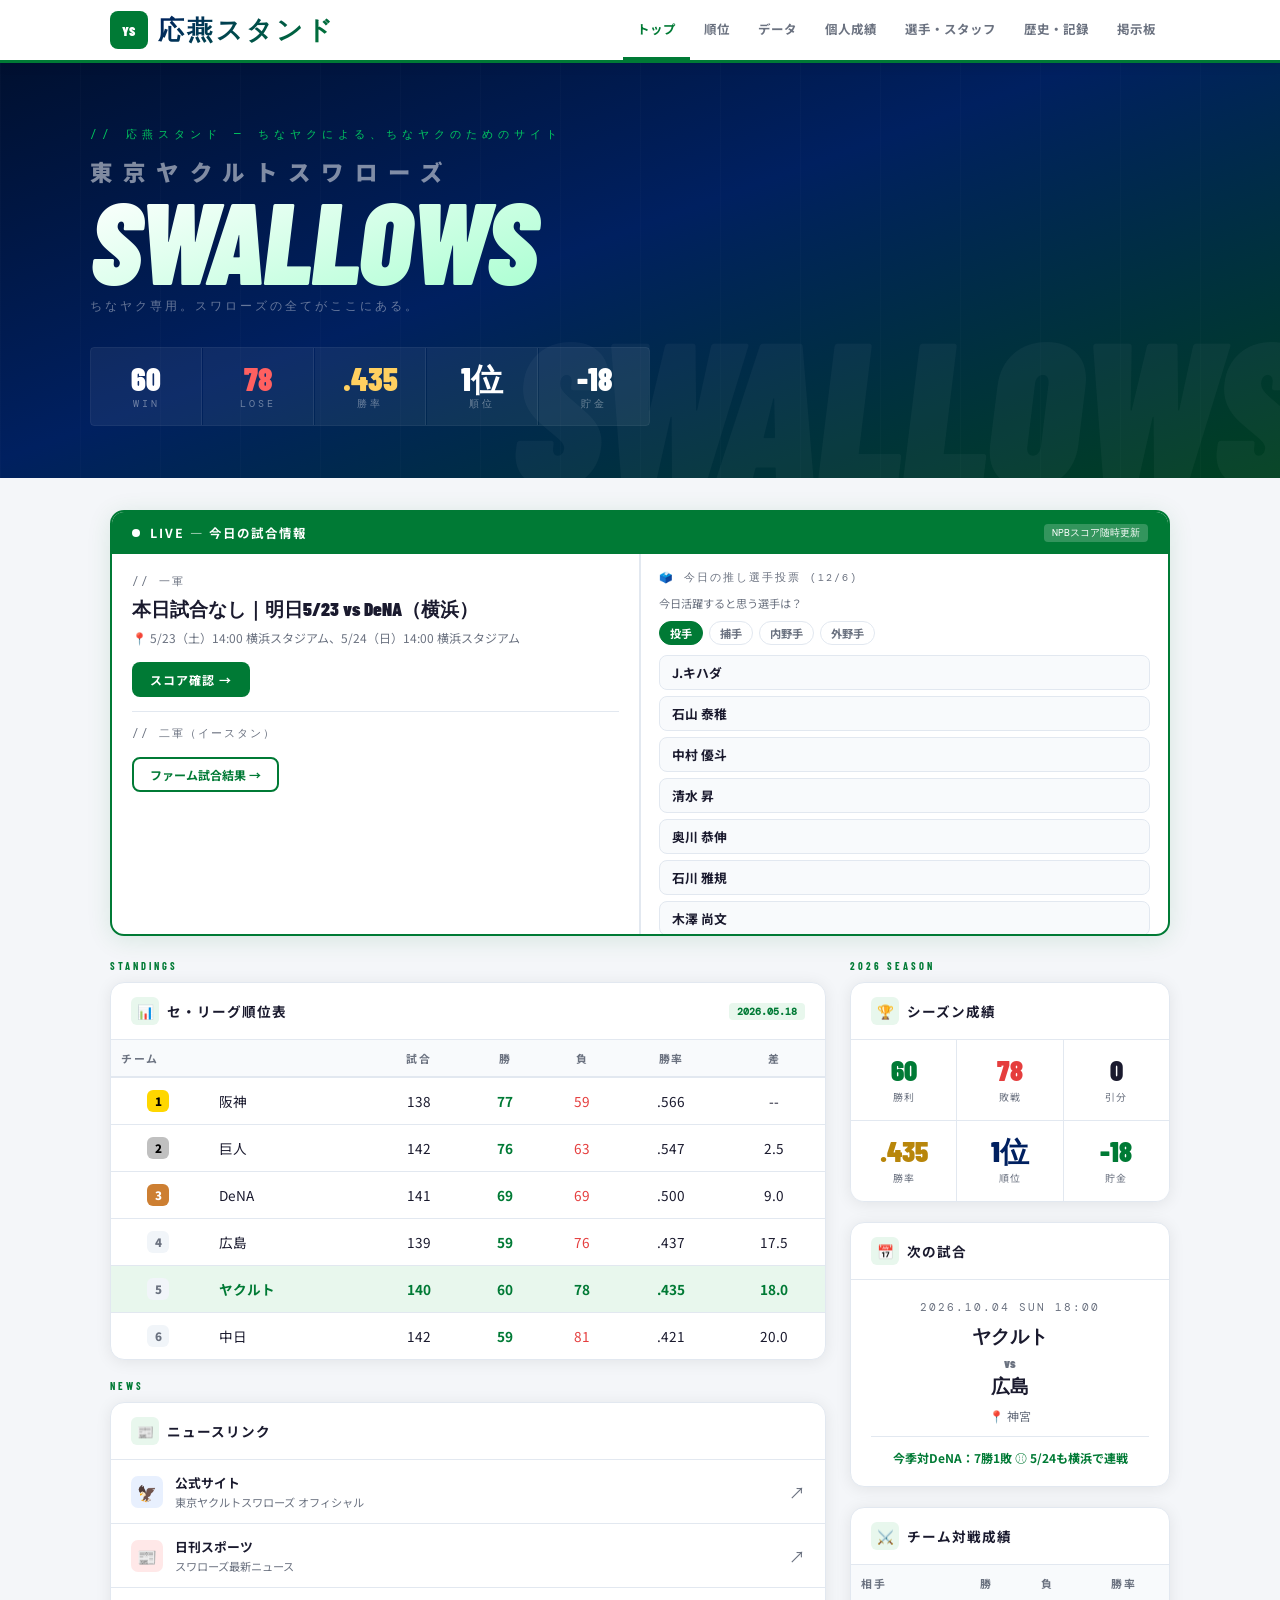
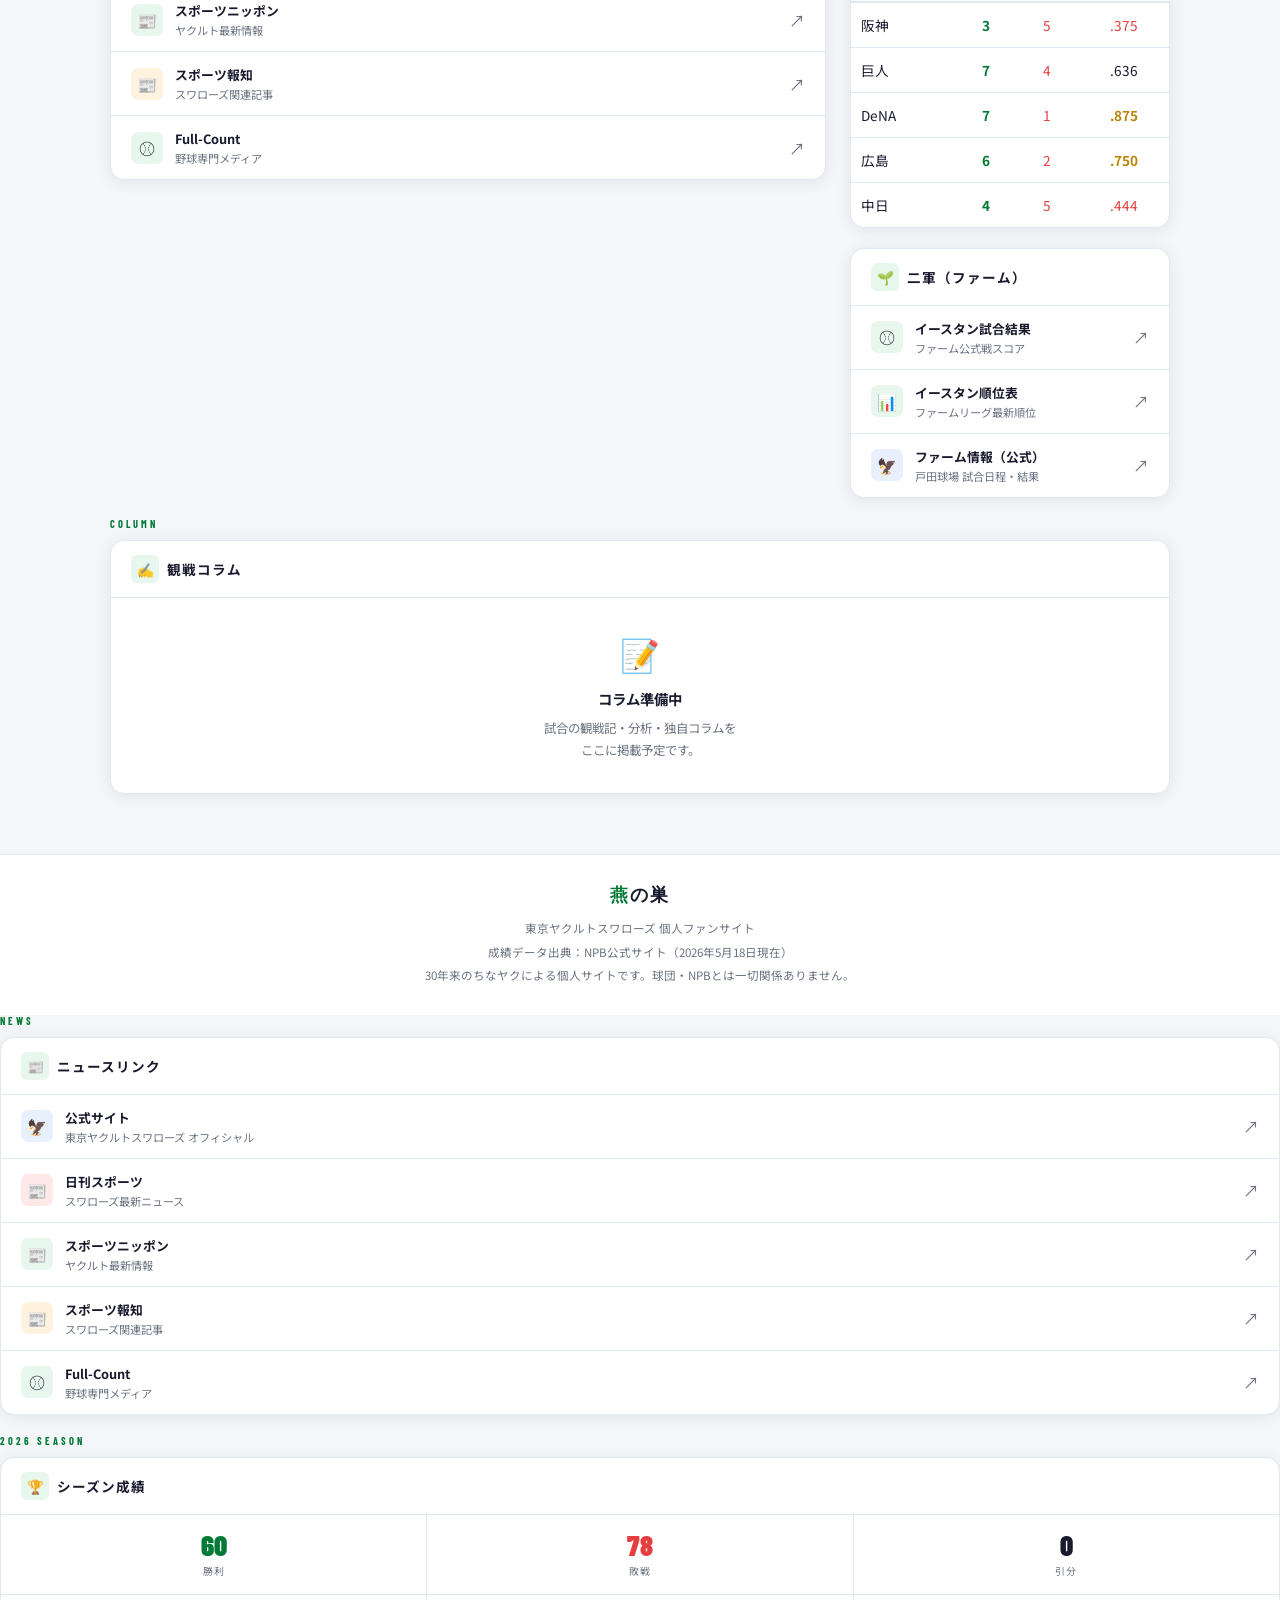
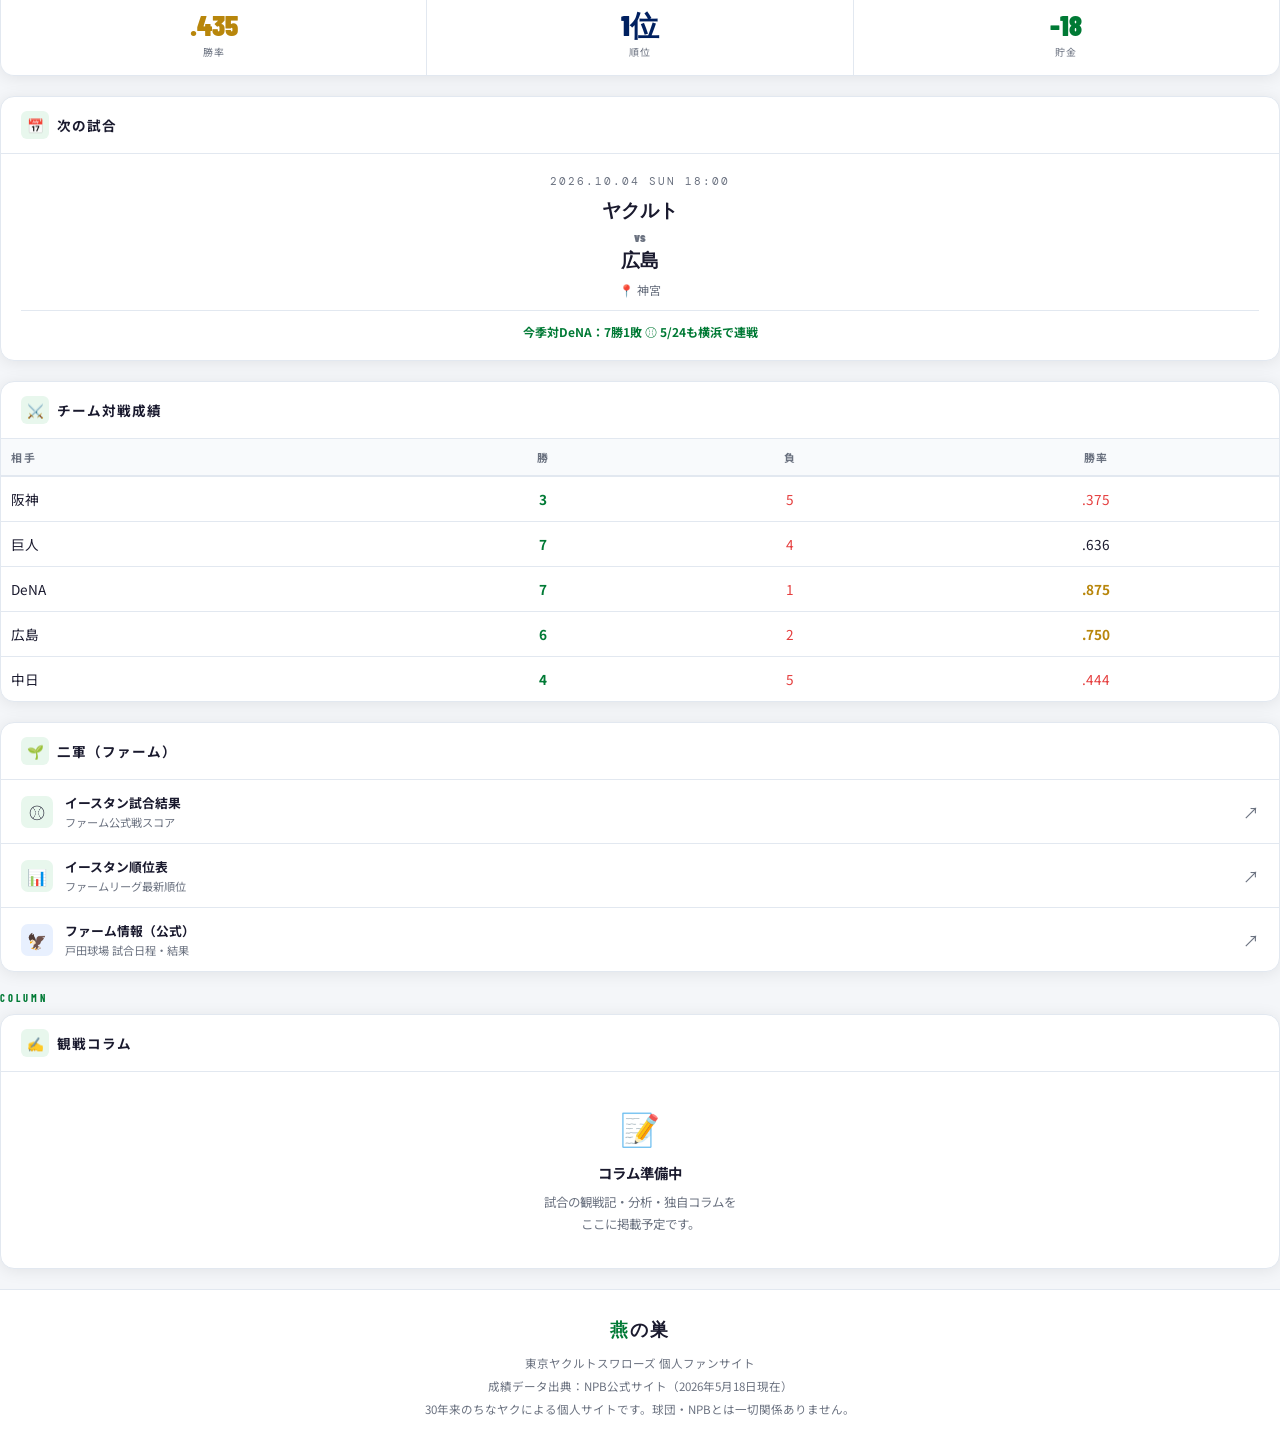
==== index.html @ 27eb7876 "🐦 データ自動更新: 2026/10/04" ====
<!DOCTYPE html>
<html lang="ja">
<head>
<meta charset="UTF-8">
<meta name="viewport" content="width=device-width, initial-scale=1.0">
<title>応燕スタンド — 東京ヤクルトスワローズ</title>
<link href="https://fonts.googleapis.com/css2?family=Barlow+Condensed:ital,wght@0,700;0,900;1,900&family=Noto+Sans+JP:wght@400;700;900&family=DM+Mono&family=Yuji+Syuku&display=swap" rel="stylesheet">
<style>
:root{
  --green:#007a35;
  --green-light:#00a84a;
  --green-pale:#e8f7ed;
  --green-mid:#c2ecd0;
  --navy:#002060;
  --navy-light:#1a3a7a;
  --gold:#b8860b;
  --gold-pale:#fdf6e3;
  --bg:#f4f6f9;
  --white:#ffffff;
  --text:#1a1a2e;
  --muted:#6b7280;
  --border:#e2e8f0;
  --shadow:0 2px 16px rgba(0,0,0,0.08);
  --shadow-lg:0 8px 40px rgba(0,0,0,0.12);
}
*{margin:0;padding:0;box-sizing:border-box;}
html{scroll-behavior:smooth;}
body{background:var(--bg);color:var(--text);font-family:'Noto Sans JP',sans-serif;min-height:100vh;}

/* ===== HEADER ===== */
header{
  background:var(--white);
  border-bottom:3px solid var(--green);
  position:sticky;top:0;z-index:200;
  box-shadow:0 2px 12px rgba(0,0,0,0.08);
}
.header-inner{
  max-width:1100px;margin:0 auto;padding:0 20px;
  display:flex;align-items:center;gap:0;height:60px;
}
.logo{display:flex;align-items:center;gap:10px;text-decoration:none;flex:1;}
.logo-mark{
  width:38px;height:38px;background:var(--green);border-radius:8px;
  display:flex;align-items:center;justify-content:center;
  font-family:'Barlow Condensed',sans-serif;font-size:0.85rem;font-weight:900;
  color:#fff;letter-spacing:1px;flex-shrink:0;
}
.logo-text{
  font-family:'Barlow Condensed',sans-serif;font-weight:900;
  font-size:1.6rem;color:var(--text);letter-spacing:3px;white-space:nowrap;
  background:linear-gradient(135deg, var(--navy) 0%, var(--green) 100%);
  -webkit-background-clip:text;-webkit-text-fill-color:transparent;
  background-clip:text;
}
nav{display:flex;align-items:stretch;}
.nav-btn{
  padding:0 14px;background:none;border:none;
  color:var(--muted);font-family:'Noto Sans JP',sans-serif;
  font-size:0.78rem;font-weight:700;letter-spacing:1px;
  cursor:pointer;border-bottom:3px solid transparent;
  transition:all .2s;white-space:nowrap;height:60px;
}
.nav-btn:hover{color:var(--green);}
.nav-btn.on{color:var(--green);border-bottom-color:var(--green);}

/* ===== TAB ===== */
.tab-panel{display:none;}
.tab-panel.on{display:block;}

/* ===== HERO ===== */
.hero{
  background:linear-gradient(160deg, #001030 0%, #002060 45%, #004020 100%);
  padding:64px 24px 52px;position:relative;overflow:hidden;
}
.hero::before{
  content:'';
  position:absolute;top:0;left:0;right:0;bottom:0;
  background:repeating-linear-gradient(
    90deg,
    rgba(255,255,255,0.015) 0px,
    rgba(255,255,255,0.015) 1px,
    transparent 1px,
    transparent 80px
  );
  pointer-events:none;
}
.hero::after{
  content:'SWALLOWS';
  position:absolute;right:-20px;bottom:-30px;
  font-family:'Barlow Condensed',sans-serif;font-weight:900;font-style:italic;
  font-size:clamp(6rem,16vw,14rem);color:rgba(255,255,255,0.04);
  letter-spacing:-4px;line-height:1;pointer-events:none;
}
.hero-inner{max-width:1100px;margin:0 auto;position:relative;}
.hero-eyebrow{
  font-family:'DM Mono',monospace;font-size:0.68rem;
  color:rgba(0,230,100,0.85);letter-spacing:5px;
  margin-bottom:18px;display:block;
}
.hero h1{
  margin-bottom:6px;line-height:1;
}
.hero h1 .line1{
  display:block;
  font-family:'Noto Sans JP',sans-serif;
  font-weight:900;
  font-size:clamp(0.85rem,2.2vw,1.4rem);
  letter-spacing:0.5em;
  color:rgba(255,255,255,0.5);
  margin-bottom:6px;
}
.hero h1 .line2{
  display:block;
  font-family:'Barlow Condensed',sans-serif;
  font-weight:900;
  font-style:italic;
  font-size:clamp(3.2rem,9vw,7.5rem);
  letter-spacing:-2px;
  line-height:0.9;
  background:linear-gradient(160deg, #ffffff 0%, #a0ffcc 60%, #00e87a 100%);
  -webkit-background-clip:text;
  -webkit-text-fill-color:transparent;
  background-clip:text;
  text-transform:uppercase;
}
.hero h1 .line3{
  display:block;
  font-family:'Barlow Condensed',sans-serif;
  font-weight:900;
  font-style:italic;
  font-size:clamp(1.8rem,5vw,4rem);
  letter-spacing:6px;
  line-height:1.1;
  -webkit-text-stroke:1.5px rgba(255,255,255,0.35);
  -webkit-text-fill-color:transparent;
  color:transparent;
  text-transform:uppercase;
  margin-top:4px;
}
.hero-sub{color:rgba(255,255,255,0.4);font-size:0.75rem;margin-bottom:32px;letter-spacing:3px;font-family:'DM Mono',monospace;}
.hero-kpi{
  display:flex;gap:1px;flex-wrap:wrap;
  border:1px solid rgba(255,255,255,0.1);
  border-radius:4px;overflow:hidden;
  max-width:560px;
}
.kpi-card{
  flex:1;min-width:80px;padding:14px 16px;
  text-align:center;
  background:rgba(255,255,255,0.06);
  border-right:1px solid rgba(255,255,255,0.08);
}
.kpi-card:last-child{border-right:none;}
.kpi-num{
  font-family:'Barlow Condensed',sans-serif;font-weight:900;
  font-size:2rem;color:#fff;line-height:1;display:block;
}
.kpi-num.gold{color:#ffd060;}
.kpi-num.red{color:#ff6060;}
.kpi-label{font-size:0.6rem;color:rgba(255,255,255,0.4);letter-spacing:3px;margin-top:3px;font-family:'DM Mono',monospace;}
.hero-note{font-size:0.7rem;color:rgba(255,255,255,0.4);margin-top:16px;font-family:'DM Mono',monospace;}

/* ===== WRAP & GRID ===== */
.wrap{max-width:1100px;margin:0 auto;padding:32px 20px;}
.grid-2{display:grid;grid-template-columns:1fr 320px;gap:24px;}
@media(max-width:780px){.grid-2{grid-template-columns:1fr;}}

/* ===== SECTION LABEL ===== */
.sec-label{
  font-family:'Barlow Condensed',sans-serif;font-weight:700;
  font-size:0.65rem;letter-spacing:3px;color:var(--green);
  margin-bottom:10px;
}
.sec-heading{
  font-family:'Barlow Condensed',sans-serif;font-weight:900;
  font-size:1.4rem;color:var(--text);margin-bottom:20px;
}

/* ===== CARD ===== */
.card{
  background:var(--white);border-radius:14px;
  box-shadow:var(--shadow);overflow:hidden;margin-bottom:20px;
  border:1px solid var(--border);
}
.card-head{
  padding:14px 20px;display:flex;align-items:center;gap:8px;
  border-bottom:1px solid var(--border);
}
.card-head-icon{
  width:28px;height:28px;border-radius:6px;
  background:var(--green-pale);
  display:flex;align-items:center;justify-content:center;
  font-size:0.85rem;flex-shrink:0;
}
.card-head h2{font-size:0.85rem;font-weight:700;color:var(--text);letter-spacing:1px;}
.card-badge{
  margin-left:auto;background:var(--green-pale);color:var(--green);
  font-size:0.65rem;font-weight:700;padding:2px 8px;border-radius:4px;
  font-family:'DM Mono',monospace;white-space:nowrap;
}

/* ===== TABLE ===== */
.tbl{width:100%;border-collapse:collapse;font-size:0.85rem;}
.tbl th{
  padding:10px 10px;background:#f8fafc;
  font-size:0.68rem;color:var(--muted);letter-spacing:1.5px;
  border-bottom:2px solid var(--border);text-align:center;
  white-space:nowrap;font-weight:700;
}
.tbl th.l{text-align:left;}
.tbl td{
  padding:12px 10px;border-bottom:1px solid var(--border);
  text-align:center;white-space:nowrap;
}
.tbl td.l{text-align:left;}
.tbl tr:last-child td{border-bottom:none;}
.tbl tr.ys{background:var(--green-pale);}
.tbl tr.ys td{color:var(--green);font-weight:700;}
.tbl tr:hover:not(.ys){background:#fafbfc;}
.win{color:var(--green);font-weight:700;}
.lose{color:#e53e3e;}
.hi{color:var(--gold);font-weight:700;}
.rk{
  display:inline-flex;align-items:center;justify-content:center;
  width:22px;height:22px;border-radius:6px;
  font-size:0.72rem;font-weight:900;margin-right:4px;
}
.rk1{background:#ffd700;color:#000;}
.rk2{background:#c0c0c0;color:#000;}
.rk3{background:#cd7f32;color:#fff;}
.rk4,.rk5,.rk6{background:#f1f5f9;color:var(--muted);}

/* ===== LIVE SECTION ===== */
.live-card{
  background:var(--white);border:2px solid var(--green);
  border-radius:14px;overflow:hidden;margin-bottom:24px;
  box-shadow:0 4px 24px rgba(0,122,53,0.12);
}
.live-head{
  background:var(--green);padding:12px 20px;
  display:flex;align-items:center;gap:10px;
}
.live-dot{
  width:8px;height:8px;border-radius:50%;background:#fff;
  animation:blink 1.4s infinite;
}
@keyframes blink{0%,100%{opacity:1;}50%{opacity:.3;}}
.live-label{font-size:0.78rem;font-weight:700;color:#fff;letter-spacing:2px;}
.live-badge{margin-left:auto;background:rgba(255,255,255,0.2);color:#fff;font-size:0.65rem;padding:2px 8px;border-radius:4px;font-family:'DM Mono',monospace;}
.live-body{display:grid;grid-template-columns:1fr 1fr;}
@media(max-width:640px){.live-body{grid-template-columns:1fr;}}

/* ===== MOBILE ===== */
@media(max-width:640px){
  .header-inner{height:auto;flex-direction:column;padding:10px 12px;gap:0;}
  .logo{width:100%;padding:8px 0 6px;}
  nav{width:100%;overflow-x:auto;-webkit-overflow-scrolling:touch;
      display:flex;flex-wrap:nowrap;border-top:1px solid var(--border);}
  .nav-btn{padding:0 10px;font-size:0.72rem;height:40px;white-space:nowrap;flex-shrink:0;}
  .hero{padding:36px 16px 32px;}
  .hero h1{font-size:clamp(2rem,10vw,3.5rem);}
  .hero-kpi{gap:1px;}
  .kpi-card{padding:10px 6px;min-width:55px;}
  .kpi-num{font-size:1.4rem;}
  .kpi-label{font-size:0.5rem;letter-spacing:1px;}
  .wrap{padding:16px 12px;}
  .card-head{padding:12px 14px;}
  .tbl{font-size:0.76rem;}
  .tbl th{padding:8px 5px;font-size:0.6rem;}
  .tbl td{padding:9px 5px;}
  .live-right{border-left:none!important;border-top:1px solid var(--border);}
  .rec-num{font-size:1.4rem;}
  .bbs-form{padding:16px 14px;}
  .post-item{padding:14px;}
  .sec-heading{font-size:1.1rem;}
  .live-match{font-size:1rem;}
  .legends-grid{grid-template-columns:1fr 1fr;}
}
.live-left,.live-right{padding:20px;}
.live-left{border-right:1px solid var(--border);}
.live-sub{font-size:0.68rem;color:var(--muted);letter-spacing:2px;margin-bottom:8px;font-family:'DM Mono',monospace;}
.live-match{font-family:'Barlow Condensed',sans-serif;font-weight:900;font-size:1.2rem;margin-bottom:6px;color:var(--text);}
.live-venue{font-size:0.75rem;color:var(--muted);margin-bottom:16px;}
.btn-green{
  display:inline-block;background:var(--green);color:#fff;
  font-size:0.75rem;font-weight:700;padding:9px 18px;border-radius:8px;
  text-decoration:none;letter-spacing:1px;transition:background .2s;
}
.btn-green:hover{background:var(--green-light);}
.btn-outline{
  display:inline-block;border:2px solid var(--green);color:var(--green);
  font-size:0.75rem;font-weight:700;padding:7px 16px;border-radius:8px;
  text-decoration:none;margin-top:8px;transition:all .2s;
}
.btn-outline:hover{background:var(--green-pale);}

/* ===== RECORD GRID ===== */
.rec-grid{display:grid;grid-template-columns:repeat(3,1fr);gap:1px;background:var(--border);}
.rec-cell{background:var(--white);padding:16px 8px;text-align:center;}
.rec-num{font-family:'Barlow Condensed',sans-serif;font-weight:900;font-size:1.8rem;line-height:1;display:block;}
.rec-num.g{color:var(--green);}
.rec-num.r{color:#e53e3e;}
.rec-num.gold{color:var(--gold);}
.rec-num.b{color:var(--navy);}
.rec-lbl{font-size:0.62rem;color:var(--muted);margin-top:4px;letter-spacing:1px;}

/* ===== NEXT BOX ===== */
.next-box{padding:20px;text-align:center;}
.next-date{font-size:0.7rem;color:var(--muted);letter-spacing:2px;margin-bottom:10px;font-family:'DM Mono',monospace;}
.next-vs{font-family:'Barlow Condensed',sans-serif;font-weight:900;font-size:1.2rem;line-height:1.3;margin-bottom:8px;}
.next-venue{font-size:0.75rem;color:var(--muted);}
.next-rec{font-size:0.75rem;color:var(--green);font-weight:700;margin-top:12px;padding-top:12px;border-top:1px solid var(--border);}

/* ===== LINK ITEM ===== */
.link-item{
  display:flex;align-items:center;gap:12px;padding:13px 20px;
  border-bottom:1px solid var(--border);text-decoration:none;color:var(--text);
  transition:background .15s;
}
.link-item:last-child{border-bottom:none;}
.link-item:hover{background:var(--green-pale);}
.link-ico{width:32px;height:32px;border-radius:7px;display:flex;align-items:center;justify-content:center;font-size:1rem;flex-shrink:0;}
.link-src{font-size:0.8rem;font-weight:700;margin-bottom:2px;}
.link-desc{font-size:0.7rem;color:var(--muted);}
.link-arr{color:var(--muted);margin-left:auto;}

/* ===== TIMELINE ===== */
.timeline{padding:4px 20px;}
.tl-row{display:flex;gap:16px;padding:18px 0;border-bottom:1px solid var(--border);}
.tl-row:last-child{border-bottom:none;}
.tl-year{font-family:'Barlow Condensed',sans-serif;font-weight:900;font-size:1.2rem;color:var(--navy);width:52px;flex-shrink:0;text-align:right;padding-top:2px;}
.tl-line{width:2px;background:var(--green-mid);flex-shrink:0;position:relative;}
.tl-line::before{content:'';position:absolute;top:5px;left:50%;transform:translateX(-50%);width:8px;height:8px;border-radius:50%;background:var(--green);border:2px solid #fff;box-shadow:0 0 0 2px var(--green);}
.tl-content{flex:1;}
.tl-tag{display:inline-block;font-size:0.65rem;font-weight:700;padding:2px 8px;border-radius:4px;margin-bottom:6px;letter-spacing:1px;}
.tl-tag.ch{background:var(--green-pale);color:var(--green);}
.tl-tag.ev{background:#e8f0fe;color:var(--navy);}
.tl-tag.re{background:var(--gold-pale);color:var(--gold);}
.tl-tag.now{background:var(--green);color:#fff;}
.tl-title{font-weight:700;font-size:0.9rem;margin-bottom:4px;color:var(--text);}
.tl-desc{font-size:0.78rem;color:var(--muted);line-height:1.7;}

/* ===== LEGENDS ===== */
.legends-grid{display:grid;grid-template-columns:repeat(auto-fill,minmax(200px,1fr));gap:12px;padding:20px;}
.legend-card{
  background:var(--bg);border:1px solid var(--border);border-radius:10px;
  padding:14px;display:flex;gap:12px;align-items:flex-start;
  transition:all .2s;
}
.legend-card:hover{border-color:var(--green);background:var(--green-pale);transform:translateY(-2px);}
.legend-num{font-family:'Barlow Condensed',sans-serif;font-weight:900;font-size:1.8rem;color:var(--gold);line-height:1;min-width:32px;text-align:center;}
.legend-name{font-weight:700;font-size:0.9rem;margin-bottom:2px;}
.legend-pos{font-size:0.7rem;color:var(--muted);}
.legend-note{font-size:0.7rem;color:var(--green);margin-top:4px;font-weight:700;}

/* ===== BBS ===== */
.bbs-form{background:var(--white);border:1px solid var(--border);border-radius:14px;padding:20px;margin-bottom:20px;box-shadow:var(--shadow);}
.bbs-label{font-size:0.72rem;color:var(--muted);letter-spacing:1px;margin-bottom:6px;display:block;font-weight:700;}
.bbs-input{width:100%;background:#f8fafc;border:1px solid var(--border);border-radius:8px;color:var(--text);padding:10px 14px;font-size:0.86rem;font-family:'Noto Sans JP',sans-serif;outline:none;transition:border-color .2s;margin-bottom:12px;}
.bbs-input:focus{border-color:var(--green);background:#fff;}
textarea.bbs-input{resize:vertical;min-height:80px;}
.bbs-submit{background:var(--green);color:#fff;border:none;border-radius:8px;padding:10px 24px;font-weight:700;font-size:0.86rem;cursor:pointer;font-family:'Noto Sans JP',sans-serif;transition:background .2s;}
.bbs-submit:hover{background:var(--green-light);}
.post-list{display:flex;flex-direction:column;gap:12px;}
.post-item{background:var(--white);border:1px solid var(--border);border-radius:12px;padding:16px;box-shadow:var(--shadow);}
.post-header{display:flex;align-items:center;gap:10px;margin-bottom:10px;}
.post-avatar{width:36px;height:36px;border-radius:8px;display:flex;align-items:center;justify-content:center;font-weight:700;font-size:0.9rem;flex-shrink:0;color:#fff;}
.post-name{font-weight:700;font-size:0.86rem;}
.post-tag{background:var(--green-pale);color:var(--green);font-size:0.65rem;font-weight:700;padding:1px 7px;border-radius:4px;margin-left:6px;}
.post-time{font-family:'DM Mono',monospace;font-size:0.65rem;color:var(--muted);margin-left:auto;}
.post-body{font-size:0.86rem;line-height:1.75;}
.post-like{display:flex;align-items:center;gap:8px;margin-top:10px;padding-top:10px;border-top:1px solid var(--border);}
.like-btn{background:none;border:1px solid var(--border);border-radius:6px;padding:4px 12px;color:var(--muted);font-size:0.72rem;cursor:pointer;font-family:'Noto Sans JP',sans-serif;transition:all .15s;}
.like-btn:hover,.like-btn.liked{border-color:var(--green);color:var(--green);}
.like-count{font-size:0.72rem;color:var(--muted);font-family:'DM Mono',monospace;}

/* ===== FOOTER ===== */
footer{border-top:1px solid var(--border);background:var(--white);padding:28px 20px;text-align:center;margin-top:8px;}
.ft-logo{font-family:'Barlow Condensed',sans-serif;font-weight:900;font-size:1.1rem;letter-spacing:2px;color:var(--text);margin-bottom:10px;}
.ft-logo span{color:var(--green);}
footer p{font-size:0.72rem;color:var(--muted);line-height:2;}
footer a{color:var(--muted);text-decoration:none;}
footer a:hover{color:var(--green);}

/* ===== VOTE ===== */
.vote-btn{
  display:flex;align-items:center;justify-content:space-between;
  background:#f8fafc;border:1px solid var(--border);border-radius:8px;
  padding:10px 14px;cursor:pointer;font-family:'Noto Sans JP',sans-serif;
  font-size:0.85rem;font-weight:700;color:var(--text);
  transition:all .2s;width:100%;text-align:left;
}
.vote-btn:hover{border-color:var(--green);background:var(--green-pale);}
.vote-btn.voted{border-color:var(--green);background:var(--green-pale);color:var(--green);}
.vote-bar-wrap{background:var(--border);border-radius:4px;height:6px;flex:1;margin:0 10px;}
.vote-bar{background:var(--green);border-radius:4px;height:6px;transition:width .5s ease;}
.vote-pct{font-family:'DM Mono',monospace;font-size:0.72rem;color:var(--muted);min-width:30px;text-align:right;}

/* ===== ANIM ===== */
@keyframes fadeUp{from{opacity:0;transform:translateY(12px);}to{opacity:1;transform:translateY(0);}}
.tab-panel.on .card,.tab-panel.on .live-card{animation:fadeUp .35s ease both;}
.tab-panel.on .card:nth-child(2){animation-delay:.07s;}
.tab-panel.on .card:nth-child(3){animation-delay:.14s;}
</style>
</head>
<body>

<header>
  <div class="header-inner">
    <a class="logo" href="#">
      <div class="logo-mark">YS</div>
      <div class="logo-text">応燕スタンド</div>
    </a>
    <nav>
      <button class="nav-btn on" onclick="switchTab('top',this)">トップ</button>
      <button class="nav-btn" onclick="switchTab('standings',this)">順位</button>
      <button class="nav-btn" onclick="switchTab('data',this)">データ</button>
      <button class="nav-btn" onclick="switchTab('players',this)">個人成績</button>
      <button class="nav-btn" onclick="switchTab('roster',this)">選手・スタッフ</button>
      <button class="nav-btn" onclick="switchTab('history',this)">歴史・記録</button>
      <button class="nav-btn" onclick="switchTab('bbs',this)">掲示板</button>
    </nav>
  </div>
</header>

<!-- TOP -->
<div id="tab-top" class="tab-panel on">
  <div class="hero">
    <div class="hero-inner">
      <span class="hero-eyebrow">// 応燕スタンド — ちなヤクによる、ちなヤクのためのサイト</span>
      <h1>
        <span class="line1">東京ヤクルトスワローズ</span>
        <span class="line2">SWALLOWS</span>
        
      </h1>
      <p class="hero-sub">ちなヤク専用。スワローズの全てがここにある。</p>
      <div class="hero-kpi">
        <div class="kpi-card"><span class="kpi-num">60</span><div class="kpi-label">WIN</div></div>
        <div class="kpi-card"><span class="kpi-num red">78</span><div class="kpi-label">LOSE</div></div>
        <div class="kpi-card"><span class="kpi-num gold">.435</span><div class="kpi-label">勝率</div></div>
        <div class="kpi-card"><span class="kpi-num">1位</span><div class="kpi-label">順位</div></div>
        <div class="kpi-card"><span class="kpi-num">-18</span>
        <div class="kpi-label">貯金</div></div>
      </div>

    </div>
  </div>

  <div class="wrap">
    <div class="live-card">
      <div class="live-head">
        <div class="live-dot"></div>
        <span class="live-label">LIVE — 今日の試合情報</span>
        <span class="live-badge">NPBスコア随時更新</span>
      </div>
      <div class="live-body" style="grid-template-columns:1fr 1fr;">
        <div class="live-left">
          <div class="live-sub">// 一軍</div>
          <div class="live-match">本日試合なし｜明日5/23 vs DeNA（横浜）</div>
          <div class="live-venue">📍 5/23（土）14:00 横浜スタジアム、5/24（日）14:00 横浜スタジアム</div>
          <a href="https://npb.jp/scores/" target="_blank" class="btn-green">スコア確認 →</a>
          <div style="margin-top:14px;padding-top:14px;border-top:1px solid var(--border);">
            <div class="live-sub">// 二軍（イースタン）</div>
            <a href="https://npb.jp/farm/" target="_blank" class="btn-outline">ファーム試合結果 →</a>
          </div>
        </div>
        <div class="live-right" style="border-left:1px solid var(--border);padding:16px 18px;overflow-y:auto;max-height:380px;">
          <div class="live-sub" style="margin-bottom:10px;">🗳️ 今日の推し選手投票 <span id="vote-date" style="color:var(--muted);font-size:0.65rem;"></span></div>
          <div style="font-size:0.7rem;color:var(--muted);margin-bottom:10px;">今日活躍すると思う選手は？</div>
          <div id="vote-tabs" style="display:flex;gap:6px;margin-bottom:10px;flex-wrap:wrap;"></div>
          <div id="vote-list" style="display:flex;flex-direction:column;gap:6px;"></div>
          <div id="vote-result" style="display:none;margin-top:10px;font-size:0.7rem;color:var(--muted);"></div>
        </div>
      </div>
    </div>

    <div class="grid-2">
      <div>
        <div class="sec-label">STANDINGS</div>
        <div class="card">
          <div class="card-head"><div class="card-head-icon">📊</div><h2>セ・リーグ順位表</h2><span class="card-badge">2026.05.18</span></div>
          <div style="overflow-x:auto;">
            <table class="tbl" style="min-width:360px;">
              <thead><tr><th class="l" colspan="2">チーム</th><th>試合</th><th>勝</th><th>負</th><th>勝率</th><th>差</th></tr></thead>
              <tbody><tr><td><span class="rk rk1">1</span></td><td class="l">阪神</td><td>138</td><td class="win">77</td><td class="lose">59</td><td>.566</td><td>--</td></tr><tr><td><span class="rk rk2">2</span></td><td class="l">巨人</td><td>142</td><td class="win">76</td><td class="lose">63</td><td>.547</td><td>2.5</td></tr><tr><td><span class="rk rk3">3</span></td><td class="l">DeNA</td><td>141</td><td class="win">69</td><td class="lose">69</td><td>.500</td><td>9.0</td></tr><tr><td><span class="rk rk4">4</span></td><td class="l">広島</td><td>139</td><td class="win">59</td><td class="lose">76</td><td>.437</td><td>17.5</td></tr><tr class="ys"><td><span class="rk rk5">5</span></td><td class="l">ヤクルト</td><td>140</td><td class="win">60</td><td class="lose">78</td><td>.435</td><td>18.0</td></tr><tr><td><span class="rk rk6">6</span></td><td class="l">中日</td><td>142</td><td class="win">59</td><td class="lose">81</td><td>.421</td><td>20.0</td></tr></tbody>
            </table>
          </div>
        </div>

        <div class="sec-label">NEWS</div>
        <div class="card">
          <div class="card-head"><div class="card-head-icon">📰</div><h2>ニュースリンク</h2></div>
          <a class="link-item" href="https://www.yakult-swallows.co.jp/" target="_blank"><div class="link-ico" style="background:#e8f0fe;">🦅</div><div><div class="link-src">公式サイト</div><div class="link-desc">東京ヤクルトスワローズ オフィシャル</div></div><div class="link-arr">↗</div></a>
          <a class="link-item" href="https://www.nikkansports.com/baseball/professional/yakult/" target="_blank"><div class="link-ico" style="background:#ffe8e8;">📰</div><div><div class="link-src">日刊スポーツ</div><div class="link-desc">スワローズ最新ニュース</div></div><div class="link-arr">↗</div></a>
          <a class="link-item" href="https://www.sponichi.co.jp/baseball/npb/yakult/" target="_blank"><div class="link-ico" style="background:#e8f7ed;">📰</div><div><div class="link-src">スポーツニッポン</div><div class="link-desc">ヤクルト最新情報</div></div><div class="link-arr">↗</div></a>
          <a class="link-item" href="https://hochi.news/baseball/yakult/" target="_blank"><div class="link-ico" style="background:#fff3e0;">📰</div><div><div class="link-src">スポーツ報知</div><div class="link-desc">スワローズ関連記事</div></div><div class="link-arr">↗</div></a>
          <a class="link-item" href="https://full-count.jp/category/npb/swallows/" target="_blank"><div class="link-ico" style="background:#e8f7ed;">⚾</div><div><div class="link-src">Full-Count</div><div class="link-desc">野球専門メディア</div></div><div class="link-arr">↗</div></a>
        </div>
      </div>

      <div>
        <div class="sec-label">2026 SEASON</div>
        <div class="card">
          <div class="card-head"><div class="card-head-icon">🏆</div><h2>シーズン成績</h2></div>
          <div class="rec-grid">
            <div class="rec-cell"><span class="rec-num g">60</span><div class="rec-lbl">勝利</div></div>
            <div class="rec-cell"><span class="rec-num r">78</span><div class="rec-lbl">敗戦</div></div>
            <div class="rec-cell"><span class="rec-num">0</span><div class="rec-lbl">引分</div></div>
            <div class="rec-cell"><span class="rec-num gold">.435</span><div class="rec-lbl">勝率</div></div>
            <div class="rec-cell"><span class="rec-num b">1位</span><div class="rec-lbl">順位</div></div>
            <div class="rec-cell"><span class="rec-num g">-18</span><div class="rec-lbl">貯金</div></div>
          </div>
        </div>

        <div class="card">
          <div class="card-head"><div class="card-head-icon">📅</div><h2>次の試合</h2></div>
          <div class="next-box">
            <div class="next-date">2026.10.04 SUN 18:00</div>
            <div class="next-vs">ヤクルト<br><span style="font-size:0.8rem;color:var(--muted);">vs</span><br>広島</div>
            <div class="next-venue">📍 神宮</div>
            <div class="next-rec">今季対DeNA：7勝1敗 ⚾ 5/24も横浜で連戦</div>
          </div>
        </div>

        <div class="card">
          <div class="card-head"><div class="card-head-icon">⚔️</div><h2>チーム対戦成績</h2></div>
          <div style="overflow-x:auto;">
            <table class="tbl">
              <thead><tr><th class="l">相手</th><th>勝</th><th>負</th><th>勝率</th></tr></thead>
              <tbody>
                <tr><td class="l">阪神</td><td class="win">3</td><td class="lose">5</td><td class="lose">.375</td></tr>
                <tr><td class="l">巨人</td><td class="win">7</td><td class="lose">4</td><td>.636</td></tr>
                <tr><td class="l">DeNA</td><td class="win">7</td><td class="lose">1</td><td class="hi">.875</td></tr>
                <tr><td class="l">広島</td><td class="win">6</td><td class="lose">2</td><td class="hi">.750</td></tr>
                <tr><td class="l">中日</td><td class="win">4</td><td class="lose">5</td><td class="lose">.444</td></tr>
              </tbody>
            </table>
          </div>
        </div>

        <div class="card">
          <div class="card-head"><div class="card-head-icon">🌱</div><h2>二軍（ファーム）</h2></div>
          <a class="link-item" href="https://npb.jp/farm/" target="_blank"><div class="link-ico" style="background:#e8f7ed;">⚾</div><div><div class="link-src">イースタン試合結果</div><div class="link-desc">ファーム公式戦スコア</div></div><div class="link-arr">↗</div></a>
          <a class="link-item" href="https://npb.jp/bis/2026/leagues/index_el.html" target="_blank"><div class="link-ico" style="background:#e8f7ed;">📊</div><div><div class="link-src">イースタン順位表</div><div class="link-desc">ファームリーグ最新順位</div></div><div class="link-arr">↗</div></a>
          <a class="link-item" href="https://www.yakult-swallows.co.jp/farm/game" target="_blank"><div class="link-ico" style="background:#e8f0fe;">🦅</div><div><div class="link-src">ファーム情報（公式）</div><div class="link-desc">戸田球場 試合日程・結果</div></div><div class="link-arr">↗</div></a>
        </div>
      </div>
    </div>

    <!-- コラム -->
    <div style="margin-top:0;">
      <div class="sec-label">COLUMN</div>
      <div class="card">
        <div class="card-head"><div class="card-head-icon">✍️</div><h2>観戦コラム</h2></div>
        <div style="padding:32px 20px;text-align:center;color:var(--muted);">
          <div style="font-size:2rem;margin-bottom:12px;">📝</div>
          <div style="font-size:0.9rem;font-weight:700;color:var(--text);margin-bottom:8px;">コラム準備中</div>
          <div style="font-size:0.78rem;line-height:1.8;">試合の観戦記・分析・独自コラムを<br>ここに掲載予定です。</div>
        </div>
      </div>
    </div>
  </div>
</div>

<!-- DATA -->
<div id="tab-data" class="tab-panel">
  <div class="wrap">
    <div class="sec-label">2026 SWALLOWS DATA</div>
    <div class="sec-heading">独自データ分析</div>

    <!-- 月別成績 -->
    <div class="card">
      <div class="card-head"><div class="card-head-icon">📅</div><h2>月別成績</h2><span class="card-badge">NPB公式 5/22現在</span></div>
      <div style="padding:20px;">
        <table class="tbl">
          <thead><tr><th class="l">月</th><th>試合</th><th>勝</th><th>負</th><th>分</th><th>勝率</th><th>得点</th><th>失点</th></tr></thead>
          <tbody>
            <tr><td class="l">3・4月</td><td>28</td><td class="win">17</td><td class="lose">11</td><td>0</td><td>.607</td><td>93</td><td>76</td></tr>
            <tr><td class="l">5月（〜21日）</td><td>16</td><td class="win">10</td><td class="lose">6</td><td>0</td><td class="hi">.625</td><td>64</td><td>60</td></tr>
            <tr class="ys"><td class="l">合計</td><td>44</td><td class="win">27</td><td class="lose">17</td><td>0</td><td>.614</td><td>157</td><td>149</td></tr>
          </tbody>
        </table>
        <!-- 月別勝率バーグラフ -->
        <div style="margin-top:20px;">
          <div style="font-size:0.75rem;color:var(--muted);margin-bottom:12px;font-weight:700;">月別勝率グラフ</div>
          <div style="display:flex;flex-direction:column;gap:10px;">
            <div style="display:flex;align-items:center;gap:12px;">
              <span style="font-size:0.78rem;width:80px;flex-shrink:0;">3・4月</span>
              <div style="flex:1;background:var(--border);border-radius:4px;height:24px;position:relative;">
                <div style="width:60.7%;background:var(--green);border-radius:4px;height:100%;display:flex;align-items:center;padding-left:8px;">
                  <span style="font-size:0.72rem;font-weight:700;color:#fff;">.607</span>
                </div>
              </div>
            </div>
            <div style="display:flex;align-items:center;gap:12px;">
              <span style="font-size:0.78rem;width:80px;flex-shrink:0;">5月</span>
              <div style="flex:1;background:var(--border);border-radius:4px;height:24px;position:relative;">
                <div style="width:60%;background:var(--green-light);border-radius:4px;height:100%;display:flex;align-items:center;padding-left:8px;">
                  <span style="font-size:0.72rem;font-weight:700;color:#fff;">.600</span>
                </div>
              </div>
            </div>
            <div style="display:flex;align-items:center;gap:12px;">
              <span style="font-size:0.78rem;width:80px;flex-shrink:0;">シーズン</span>
              <div style="flex:1;background:var(--border);border-radius:4px;height:24px;position:relative;">
                <div style="width:61.9%;background:var(--navy);border-radius:4px;height:100%;display:flex;align-items:center;padding-left:8px;">
                  <span style="font-size:0.72rem;font-weight:700;color:#fff;">.619</span>
                </div>
              </div>
            </div>
          </div>
        </div>
      </div>
    </div>

    <div class="grid-2">
      <div>
        <!-- ホーム/ロード -->
        <div class="card">
          <div class="card-head"><div class="card-head-icon">🏟️</div><h2>ホーム / ロード成績</h2></div>
          <div style="padding:20px;">
            <div style="display:flex;gap:16px;margin-bottom:20px;">
              <div style="flex:1;background:var(--green-pale);border:1px solid var(--green-mid);border-radius:10px;padding:16px;text-align:center;">
                <div style="font-size:0.7rem;color:var(--green);font-weight:700;letter-spacing:1px;margin-bottom:8px;">🏠 ホーム（神宮）</div>
                <div style="font-family:'Barlow Condensed',sans-serif;font-weight:900;font-size:2rem;color:var(--green);">12-6</div>
                <div style="font-size:0.8rem;color:var(--muted);margin-top:4px;">勝率 .667</div>
              </div>
              <div style="flex:1;background:#f0f4ff;border:1px solid #c7d7ff;border-radius:10px;padding:16px;text-align:center;">
                <div style="font-size:0.7rem;color:var(--navy);font-weight:700;letter-spacing:1px;margin-bottom:8px;">✈️ ビジター</div>
                <div style="font-family:'Barlow Condensed',sans-serif;font-weight:900;font-size:2rem;color:var(--navy);">14-10</div>
                <div style="font-size:0.8rem;color:var(--muted);margin-top:4px;">勝率 .583</div>
              </div>
            </div>
            <div style="font-size:0.75rem;color:var(--muted);line-height:1.8;">
              ビジターでも勝率.583と高水準。ロードに強いのが今季の特徴。
            </div>
          </div>
        </div>

        <!-- チーム打撃 -->
        <div class="card">
          <div class="card-head"><div class="card-head-icon">🏏</div><h2>チーム打撃成績</h2><span class="card-badge">5/22現在</span></div>
          <div style="overflow-x:auto;padding:4px;">
            <table class="tbl" style="min-width:360px;">
              <tbody>
                <tr><td class="l" style="color:var(--muted);font-size:0.75rem;">チーム打率</td><td class="hi">0.236</td><td class="l" style="color:var(--muted);font-size:0.75rem;">得点</td><td class="win">154</td></tr>
                <tr><td class="l" style="color:var(--muted);font-size:0.75rem;">本塁打</td><td><strong>30</strong></td><td class="l" style="color:var(--muted);font-size:0.75rem;">盗塁</td><td><strong>33</strong></td></tr>
                <tr><td class="l" style="color:var(--muted);font-size:0.75rem;">出塁率</td><td>0.297</td><td class="l" style="color:var(--muted);font-size:0.75rem;">長打率</td><td>0.334</td></tr>
                <tr><td class="l" style="color:var(--muted);font-size:0.75rem;">OPS</td><td class="hi">0.631</td><td class="l" style="color:var(--muted);font-size:0.75rem;">安打</td><td>341</td></tr>
                <tr><td class="l" style="color:var(--muted);font-size:0.75rem;">打点</td><td>143</td><td class="l" style="color:var(--muted);font-size:0.75rem;">失策</td><td class="lose">19</td></tr>
              </tbody>
            </table>
          </div>
        </div>

        <!-- チーム投手 -->
        <div class="card">
          <div class="card-head"><div class="card-head-icon">⚾</div><h2>チーム投手成績</h2><span class="card-badge">5/22現在</span></div>
          <div style="overflow-x:auto;padding:4px;">
            <table class="tbl" style="min-width:360px;">
              <tbody>
                <tr><td class="l" style="color:var(--muted);font-size:0.75rem;">チーム防御率</td><td class="hi">3.73</td><td class="l" style="color:var(--muted);font-size:0.75rem;">WHIP</td><td>—</td></tr>
                <tr><td class="l" style="color:var(--muted);font-size:0.75rem;">奪三振</td><td><strong>—</strong></td><td class="l" style="color:var(--muted);font-size:0.75rem;">与四球</td><td>115</td></tr>
                <tr><td class="l" style="color:var(--muted);font-size:0.75rem;">K/BB</td><td>2.83</td><td class="l" style="color:var(--muted);font-size:0.75rem;">被本塁打</td><td class="lose">35</td></tr>
                <tr><td class="l" style="color:var(--muted);font-size:0.75rem;">セーブ</td><td>14</td><td class="l" style="color:var(--muted);font-size:0.75rem;">ホールド</td><td>30</td></tr>
              </tbody>
            </table>
          </div>
        </div>
      </div>

      <div>
        <!-- サヨナラゲーム -->
        <div class="card">
          <div class="card-head"><div class="card-head-icon">🎉</div><h2>今季サヨナラゲーム</h2></div>
          <div style="padding:16px 20px;">
            <div style="display:flex;flex-direction:column;gap:10px;">
              <div style="background:var(--green-pale);border:1px solid var(--green-mid);border-radius:8px;padding:12px;">
                <div style="font-size:0.7rem;color:var(--green);font-weight:700;margin-bottom:4px;">2026年4月2日 vs 広島（神宮）</div>
                <div style="font-size:0.88rem;font-weight:700;">ヤクルト 2-1 広島</div>
                <div style="font-size:0.78rem;color:var(--muted);margin-top:4px;">9回2死 伊藤琉偉の三塁内野安打で2者生還。<br>開幕5連勝達成・池山監督新人監督球団初快挙</div>
              </div>
              <div style="background:#f8fafc;border:1px solid var(--border);border-radius:8px;padding:12px;text-align:center;">
                <div style="font-size:0.78rem;color:var(--muted);">他のサヨナラゲームは随時追加予定</div>
              </div>
            </div>
          </div>
        </div>

        <!-- 連勝・連敗記録 -->
        <div class="card">
          <div class="card-head"><div class="card-head-icon">🔥</div><h2>連勝・連敗記録</h2></div>
          <div style="padding:16px 20px;display:flex;flex-direction:column;gap:10px;">
            <div style="background:var(--green-pale);border:1px solid var(--green-mid);border-radius:8px;padding:12px;">
              <div style="font-size:0.7rem;color:var(--green);font-weight:700;margin-bottom:4px;">🔥 最長連勝（今季）</div>
              <div style="font-family:'Barlow Condensed',sans-serif;font-weight:900;font-size:1.6rem;color:var(--green);">7連勝</div>
              <div style="font-size:0.75rem;color:var(--muted);">vs DeNA 7連勝（球団タイ記録）</div>
            </div>
            <div style="background:var(--green-pale);border:1px solid var(--green-mid);border-radius:8px;padding:12px;">
              <div style="font-size:0.7rem;color:var(--green);font-weight:700;margin-bottom:4px;">🚀 開幕連勝</div>
              <div style="font-family:'Barlow Condensed',sans-serif;font-weight:900;font-size:1.6rem;color:var(--green);">5連勝</div>
              <div style="font-size:0.75rem;color:var(--muted);">3/27〜4/2 球団タイ記録・新人監督球団初</div>
            </div>
            <div style="background:#fff5f5;border:1px solid #fecaca;border-radius:8px;padding:12px;">
              <div style="font-size:0.7rem;color:#e53e3e;font-weight:700;margin-bottom:4px;">最長連敗（今季）</div>
              <div style="font-family:'Barlow Condensed',sans-serif;font-weight:900;font-size:1.6rem;color:#e53e3e;">3連敗</div>
              <div style="font-size:0.75rem;color:var(--muted);">vs 阪神 3連敗</div>
            </div>
          </div>
        </div>

        <!-- 対チーム別詳細 -->
        <div class="card">
          <div class="card-head"><div class="card-head-icon">⚔️</div><h2>対チーム別詳細成績</h2></div>
          <div style="overflow-x:auto;padding:4px;">
            <table class="tbl" style="min-width:320px;">
              <thead><tr><th class="l">相手</th><th>試合</th><th>勝率</th><th>得点</th><th>失点</th></tr></thead>
              <tbody>
                <tr><td class="l">阪神</td><td>8</td><td class="lose">.375</td><td>22</td><td class="lose">42</td></tr>
                <tr><td class="l">巨人</td><td>11</td><td>.636</td><td>—</td><td>—</td></tr>
                <tr><td class="l">DeNA</td><td>8</td><td class="hi">.875</td><td>44</td><td>32</td></tr>
                <tr><td class="l">広島</td><td>8</td><td class="win">.750</td><td>—</td><td>—</td></tr>
                <tr><td class="l">中日</td><td>9</td><td class="lose">.444</td><td>—</td><td>—</td></tr>
              </tbody>
            </table>
          </div>
          <div style="padding:8px 16px 12px;font-size:0.7rem;color:var(--muted);">※一部データは集計中</div>
        </div>
      </div>
    </div>
  </div>
</div>

<!-- STANDINGS -->
<div id="tab-standings" class="tab-panel">
  <div class="wrap">
    <div class="sec-label">2026 CENTRAL LEAGUE</div>
    <div class="sec-heading">順位表</div>
    <div class="card">
      <div class="card-head"><div class="card-head-icon">📊</div><h2>セ・リーグ詳細順位表</h2><span class="card-badge">NPB 2026.05.21</span></div>
      <div style="overflow-x:auto;padding:4px;">
        <table class="tbl" style="min-width:580px;">
          <thead><tr><th class="l" colspan="2">チーム</th><th>試合</th><th>勝</th><th>負</th><th>分</th><th>勝率</th><th>ゲーム差</th><th>ホーム</th><th>ロード</th></tr></thead>
          <tbody><tr class="ys"><td><span class="rk rk1">1</span></td><td class="l">ヤクルト</td><td>44</td><td class="win">27</td><td class="lose">17</td><td>0</td><td>.614</td><td>—</td><td>13-7</td><td>14-10</td></tr>
            <tr><td><span class="rk rk2">2</span></td><td class="l">阪神タイガース</td><td>43</td><td class="win">25</td><td class="lose">17</td><td>1</td><td>.595</td><td>1.0</td><td>14-9(1)</td><td>11-8</td></tr>
            <tr><td><span class="rk rk3">3</span></td><td class="l">巨人ジャイアンツ</td><td>43</td><td class="win">24</td><td class="lose">19</td><td>0</td><td>.558</td><td>2.5</td><td>13-9</td><td>11-10</td></tr>
            <tr><td><span class="rk rk4">4</span></td><td class="l">横浜DeNAベイスターズ</td><td>44</td><td class="win">20</td><td class="lose">22</td><td>2</td><td>.476</td><td>6.0</td><td>9-7(2)</td><td>11-15</td></tr>
            <tr><td><span class="rk rk5">5</span></td><td class="l">広島東洋カープ</td><td>41</td><td class="win">16</td><td class="lose">23</td><td>2</td><td>.410</td><td>8.5</td><td>10-12</td><td>6-11(2)</td></tr>
            <tr><td><span class="rk rk6">6</span></td><td class="l">中日ドラゴンズ</td><td>43</td><td class="win">14</td><td class="lose">28</td><td>1</td><td>.333</td><td>12.0</td><td>11-12</td><td>3-16(1)</td></tr></tbody>
        </table>
      </div>
    </div>
    <div class="card">
      <div class="card-head"><div class="card-head-icon">⚔️</div><h2>対戦成績（ヤクルト視点）</h2></div>
      <div style="overflow-x:auto;padding:4px;">
        <table class="tbl" style="min-width:420px;">
          <thead><tr><th class="l">相手チーム</th><th>勝</th><th>負</th><th>分</th><th>勝率</th><th>評価</th></tr></thead>
          <tbody><tr><td class="l">阪神タイガース</td><td class="win">3</td><td class="lose">5</td><td>0</td><td class="lose">.375</td><td>⚠ 要注意</td></tr>
            <tr><td class="l">巨人ジャイアンツ</td><td class="win">7</td><td class="lose">4</td><td>0</td><td>.636</td><td>✓ 優勢</td></tr>
            <tr><td class="l">横浜DeNAベイスターズ</td><td class="win">7</td><td class="lose">1</td><td>0</td><td class="hi">.875</td><td>⭐ 得意</td></tr>
            <tr><td class="l">広島東洋カープ</td><td class="win">6</td><td class="lose">2</td><td>0</td><td class="hi">.750</td><td>⭐ 得意</td></tr>
            <tr><td class="l">中日ドラゴンズ</td><td class="win">4</td><td class="lose">5</td><td>0</td><td class="lose">.444</td><td>⚠ 要注意</td></tr></tbody>
        </table>
      </div>
    </div>
  </div>
</div>

<!-- PLAYERS -->
<div id="tab-players" class="tab-panel">
  <div class="wrap">
    <div class="sec-label">2026 STATS</div>
    <div class="sec-heading">個人成績</div>
    <div class="card">
      <div class="card-head"><div class="card-head-icon">📈</div><h2>NPB公式 個人成績リンク</h2></div>
      <a class="link-item" href="https://npb.jp/bis/2026/stats/bat_c.html" target="_blank"><div class="link-ico" style="background:#e8f0fe;">🏏</div><div><div class="link-src">打撃成績（規定打席以上）</div><div class="link-desc">打率・本塁打・打点など</div></div><div class="link-arr">↗</div></a>
      <a class="link-item" href="https://npb.jp/bis/2026/stats/pit_c.html" target="_blank"><div class="link-ico" style="background:#e8f0fe;">⚾</div><div><div class="link-src">投手成績（規定投球回以上）</div><div class="link-desc">防御率・勝利・奪三振など</div></div><div class="link-arr">↗</div></a>
      <a class="link-item" href="https://npb.jp/bis/2026/stats/fld_c.html" target="_blank"><div class="link-ico" style="background:#e8f0fe;">🧤</div><div><div class="link-src">守備成績</div><div class="link-desc">守備率・刺殺・補殺など</div></div><div class="link-arr">↗</div></a>
      <a class="link-item" href="https://npb.jp/bis/players/active/rst_s.html" target="_blank"><div class="link-ico" style="background:#e8f7ed;">🦅</div><div><div class="link-src">ヤクルト選手一覧（NPB公式）</div><div class="link-desc">全選手の個人年度別成績</div></div><div class="link-arr">↗</div></a>
      <a class="link-item" href="https://www.yakult-swallows.co.jp/players/stats_pitcher" target="_blank"><div class="link-ico" style="background:#e8f7ed;">📊</div><div><div class="link-src">1軍成績（公式）</div><div class="link-desc">スワローズ公式の成績一覧</div></div><div class="link-arr">↗</div></a>
    </div>
  </div>
</div>

<!-- ROSTER -->
<div id="tab-roster" class="tab-panel">
  <div class="wrap">
    <div class="sec-label">2026 STAFF & ROSTER</div>
    <div class="sec-heading">選手・スタッフ</div>
    <div class="card">
      <div class="card-head"><div class="card-head-icon">👔</div><h2>2026年 監督</h2></div>
      <div style="padding:20px 20px;display:flex;align-items:center;gap:16px;">
        <div style="width:60px;height:60px;background:var(--green-pale);border:2px solid var(--green);border-radius:12px;display:flex;align-items:center;justify-content:center;font-family:'Barlow Condensed',sans-serif;font-weight:900;font-size:0.75rem;color:var(--green);flex-shrink:0;text-align:center;line-height:1.3;">23rd<br>MGR</div>
        <div>
          <div style="font-family:'Barlow Condensed',sans-serif;font-weight:900;font-size:1.4rem;">池山 隆寛</div>
          <div style="font-size:0.75rem;color:var(--muted);margin-top:4px;">第23代監督 / 1965年12月17日生 / 兵庫県出身</div>
          <div style="font-size:0.78rem;color:var(--green);font-weight:700;margin-top:4px;">元二軍監督（6年）→ 2026年より一軍監督就任</div>
        </div>
      </div>
    </div>
    <div class="card">
      <div class="card-head"><div class="card-head-icon">🔗</div><h2>選手・スタッフ 公式リンク</h2></div>
      <a class="link-item" href="https://www.yakult-swallows.co.jp/players/list" target="_blank"><div class="link-ico" style="background:#e8f7ed;">👥</div><div><div class="link-src">全選手一覧（公式）</div><div class="link-desc">2026年在籍全選手プロフィール</div></div><div class="link-arr">↗</div></a>
      <a class="link-item" href="https://www.yakult-swallows.co.jp/players/roster" target="_blank"><div class="link-ico" style="background:#e8f7ed;">📋</div><div><div class="link-src">1軍登録選手一覧（公式）</div><div class="link-desc">現在の出場登録選手</div></div><div class="link-arr">↗</div></a>
      <a class="link-item" href="https://npb.jp/bis/players/active/rst_s.html" target="_blank"><div class="link-ico" style="background:#e8f0fe;">📋</div><div><div class="link-src">選手一覧（NPB公式）</div><div class="link-desc">背番号・ポジション別</div></div><div class="link-arr">↗</div></a>
      <a class="link-item" href="https://www.yakult-swallows.co.jp/players/category/pitcher" target="_blank"><div class="link-ico" style="background:#e8f0fe;">⚾</div><div><div class="link-src">投手一覧（公式）</div></div><div class="link-arr">↗</div></a>
      <a class="link-item" href="https://www.yakult-swallows.co.jp/players/category/catcher" target="_blank"><div class="link-ico" style="background:#e8f0fe;">🧤</div><div><div class="link-src">捕手一覧（公式）</div></div><div class="link-arr">↗</div></a>
      <a class="link-item" href="https://www.yakult-swallows.co.jp/players/category/infielder" target="_blank"><div class="link-ico" style="background:#e8f0fe;">🏟️</div><div><div class="link-src">内野手一覧（公式）</div></div><div class="link-arr">↗</div></a>
      <a class="link-item" href="https://www.yakult-swallows.co.jp/players/category/outfielder" target="_blank"><div class="link-ico" style="background:#e8f0fe;">🏃</div><div><div class="link-src">外野手一覧（公式）</div></div><div class="link-arr">↗</div></a>
      <a class="link-item" href="https://www.yakult-swallows.co.jp/players/category/manager" target="_blank"><div class="link-ico" style="background:#e8f7ed;">👔</div><div><div class="link-src">監督・コーチ一覧（公式）</div></div><div class="link-arr">↗</div></a>
      <a class="link-item" href="https://npb.jp/announcement/2026/managers_s.html" target="_blank"><div class="link-ico" style="background:#e8f0fe;">📋</div><div><div class="link-src">NPB公式 監督・コーチ一覧</div></div><div class="link-arr">↗</div></a>
    </div>
  </div>
</div>

<!-- HISTORY -->
<div id="tab-history" class="tab-panel">
  <div class="wrap">
    <div class="sec-label">CLUB HISTORY & RECORDS</div>
    <div class="sec-heading">球団の歴史・記録</div>
    <div class="card">
      <div class="card-head"><div class="card-head-icon">🏆</div><h2>タイトル獲得歴</h2></div>
      <div style="overflow-x:auto;padding:4px;">
        <table class="tbl" style="min-width:400px;">
          <thead><tr><th class="l">タイトル</th><th>回数</th><th class="l">年度</th></tr></thead>
          <tbody>
            <tr class="ys"><td class="l">🥇 日本シリーズ優勝</td><td class="hi">6回</td><td class="l" style="font-size:0.78rem;">1978・1993・1995・1997・2001・2021</td></tr>
            <tr><td class="l">🏅 セ・リーグ優勝</td><td class="hi">8回</td><td class="l" style="font-size:0.78rem;">1978・1992・1993・1995・1997・2001・2015・2021</td></tr>
          </tbody>
        </table>
      </div>
    </div>
    <div class="card">
      <div class="card-head"><div class="card-head-icon">📈</div><h2>個人主要記録</h2><span class="card-badge">♦NPB ☆セ記録</span></div>
      <div style="overflow-x:auto;padding:4px;">
        <table class="tbl" style="min-width:500px;">
          <thead><tr><th class="l">記録</th><th class="l">選手</th><th>数値</th><th>年度</th><th class="l">備考</th></tr></thead>
          <tbody>
            <tr><td class="l">シーズン本塁打</td><td class="l">バレンティン</td><td class="hi">60本</td><td>2013</td><td class="l">♦ NPB記録</td></tr>
            <tr><td class="l">シーズン打率</td><td class="l">青木 宣親</td><td class="hi">.358</td><td>2006</td><td class="l">☆ セ・リーグ記録</td></tr>
            <tr><td class="l">トリプルスリー</td><td class="l">山田 哲人</td><td class="hi">3回</td><td>2015・16・18</td><td class="l">♦ 史上初3回達成</td></tr>
            <tr><td class="l">球団通算最多安打</td><td class="l">若松 勉</td><td class="hi">2173本</td><td>—</td><td class="l">球団歴代1位</td></tr>
            <tr><td class="l">シーズン防御率（新人）</td><td class="l">伊藤 智仁</td><td class="hi">0.91</td><td>1993</td><td class="l">☆ セ記録（新人）</td></tr>
            <tr><td class="l">球団通算最多勝</td><td class="l">松岡 弘</td><td class="hi">219勝</td><td>—</td><td class="l">球団歴代1位</td></tr>
          </tbody>
        </table>
      </div>
    </div>
    <div class="card">
      <div class="card-head"><div class="card-head-icon">🔗</div><h2>公式記録リンク</h2></div>
      <a class="link-item" href="https://www.yakult-swallows.co.jp/players/stats_batter" target="_blank"><div class="link-ico" style="background:#e8f0fe;">🏏</div><div><div class="link-src">個人打撃成績（公式）</div><div class="link-desc">2026年1軍打撃成績一覧</div></div><div class="link-arr">↗</div></a>
      <a class="link-item" href="https://www.yakult-swallows.co.jp/players/stats_pitcher" target="_blank"><div class="link-ico" style="background:#e8f0fe;">⚾</div><div><div class="link-src">個人投手成績（公式）</div><div class="link-desc">2026年1軍投手成績一覧</div></div><div class="link-arr">↗</div></a>
      <a class="link-item" href="https://npb.jp/bis/teams/index_s.html" target="_blank"><div class="link-ico" style="background:#e8f7ed;">📊</div><div><div class="link-src">チーム記録（NPB公式）</div><div class="link-desc">東京ヤクルトスワローズ球団ページ</div></div><div class="link-arr">↗</div></a>
      <a class="link-item" href="https://npb.jp/bis/teams/yearly_s.html" target="_blank"><div class="link-ico" style="background:#e8f0fe;">📋</div><div><div class="link-src">年度別成績 1950〜2026（NPB）</div><div class="link-desc">全年度の勝敗・順位・監督一覧</div></div><div class="link-arr">↗</div></a>
    </div>
    <div class="sec-label">TIMELINE</div>
    <div class="card">
      <div class="card-head"><div class="card-head-icon">📖</div><h2>球団史年表</h2></div>
      <div class="timeline">
        <div class="tl-row"><div class="tl-year">1950</div><div class="tl-line"></div><div class="tl-content"><span class="tl-tag ev">創設</span><div class="tl-title">国鉄スワローズとしてプロ野球参入</div><div class="tl-desc">セントラル・リーグ創設メンバーとして参加。</div></div></div>
        <div class="tl-row"><div class="tl-year">1978</div><div class="tl-line"></div><div class="tl-content"><span class="tl-tag ch">初優勝</span><div class="tl-title">球団史上初のリーグ優勝・日本一</div><div class="tl-desc">大杉勝男・若松勉らの活躍で悲願の初優勝。広岡達朗監督のもと阪急ブレーブスを破り日本一に輝く。</div></div></div>
        <div class="tl-row"><div class="tl-year">1990</div><div class="tl-line"></div><div class="tl-content"><span class="tl-tag ev">就任</span><div class="tl-title">野村克也監督就任・ID野球の時代</div><div class="tl-desc">データを重視した「ID野球」を導入し黄金時代の礎を築く。</div></div></div>
        <div class="tl-row"><div class="tl-year">1992</div><div class="tl-line"></div><div class="tl-content"><span class="tl-tag ch">優勝</span><div class="tl-title">14年ぶりセ・リーグ優勝</div><div class="tl-desc">1978年以来14年ぶりのリーグ優勝。ハウエルが本塁打王・首位打者の二冠。日本シリーズは西武ライオンズに3勝4敗で惜敗。</div></div></div>
        <div class="tl-row"><div class="tl-year">1993</div><div class="tl-line"></div><div class="tl-content"><span class="tl-tag ch">日本一</span><div class="tl-title">日本シリーズ制覇 / 伊藤智仁が防御率0.91（セ記録）</div><div class="tl-desc">池山隆寛・古田敦也・広澤克己らが活躍。西武ライオンズを破り日本一。</div></div></div>
        <div class="tl-row"><div class="tl-year">1995</div><div class="tl-line"></div><div class="tl-content"><span class="tl-tag ch">日本一</span><div class="tl-title">2年ぶり日本一</div><div class="tl-desc">オリックスとの日本シリーズを制覇。野村ID野球の集大成。</div></div></div>
        <div class="tl-row"><div class="tl-year">1997</div><div class="tl-line"></div><div class="tl-content"><span class="tl-tag ch">日本一</span><div class="tl-title">野村監督時代3度目の日本一</div><div class="tl-desc">4度のリーグ優勝・3度の日本一という黄金時代を築く。</div></div></div>
        <div class="tl-row"><div class="tl-year">2001</div><div class="tl-line"></div><div class="tl-content"><span class="tl-tag ch">日本一</span><div class="tl-title">若松勉監督で日本一 / 古田敦也MVP</div><div class="tl-desc">近鉄バファローズとの日本シリーズを制覇。</div></div></div>
        <div class="tl-row"><div class="tl-year">2011</div><div class="tl-line"></div><div class="tl-content"><span class="tl-tag ev">惜敗</span><div class="tl-title">小川淳司監督で首位快走も惜しくも2位</div><div class="tl-desc">東日本大震災の年、4月から首位を走り続けたが10月に中日に逆転されリーグ2位。日本シリーズ進出ならず。</div></div></div>
        <div class="tl-row"><div class="tl-year">2013</div><div class="tl-line"></div><div class="tl-content"><span class="tl-tag re">NPB記録</span><div class="tl-title">バレンティン、60本塁打の日本記録樹立</div><div class="tl-desc">NPB歴代最多の60本塁打を達成。今もNPB記録として残る。</div></div></div>
        <div class="tl-row"><div class="tl-year">2015</div><div class="tl-line"></div><div class="tl-content"><span class="tl-tag re">記録</span><div class="tl-title">山田哲人トリプルスリー達成・リーグ優勝</div><div class="tl-desc">打率.329・38本塁打・34盗塁のトリプルスリーを達成しリーグ優勝。</div></div></div>
        <div class="tl-row"><div class="tl-year">2021</div><div class="tl-line"></div><div class="tl-content"><span class="tl-tag ch">日本一</span><div class="tl-title">高津臣吾監督で20年ぶり日本一</div><div class="tl-desc">村上宗隆・山田哲人・塩見泰隆らが活躍。オリックスとの死闘を制して感動の日本一。</div></div></div>
        <div class="tl-row"><div class="tl-year">2026</div><div class="tl-line"></div><div class="tl-content"><span class="tl-tag now">現在</span><div class="tl-title">池山隆寛監督でセ・リーグ首位快走中</div><div class="tl-desc">26勝17敗・勝率.605で首位。連覇・日本一奪還を目指す。</div></div></div>
      </div>
    </div>

    <div class="sec-label">DRAFT HISTORY</div>

    <!-- 近年ドラフト詳細 -->
    <div class="card">
      <div class="card-head"><div class="card-head-icon">📋</div><h2>2025年ドラフト指名一覧</h2><span class="card-badge">2025.10.23</span></div>
      <div style="overflow-x:auto;padding:4px;">
        <table class="tbl" style="min-width:440px;">
          <thead><tr><th>順位</th><th class="l">選手名</th><th>ポジション</th><th class="l">所属</th></tr></thead>
          <tbody>
            <tr class="ys"><td>1位</td><td class="l">松下 歩叶</td><td>内野手</td><td class="l">法政大</td></tr>
            <tr><td>2位</td><td class="l">松川 玲央</td><td>内野手</td><td class="l">城西大</td></tr>
            <tr><td>3位</td><td class="l">山崎 太陽</td><td>投手</td><td class="l">創価大</td></tr>
            <tr><td>4位</td><td class="l">増居 翔太</td><td>投手</td><td class="l">トヨタ自動車</td></tr>
            <tr><td>5位</td><td class="l">鈴木 蓮吾</td><td>投手</td><td class="l">東海大甲府高</td></tr>
            <tr><td>6位</td><td class="l">石井 巧</td><td>内野手</td><td class="l">NTT東日本</td></tr>
            <tr><td>7位</td><td class="l">飯田 琉斗</td><td>投手</td><td class="l">ENEOS</td></tr>
            <tr><td>育成1位</td><td class="l">小宮 悠瞳</td><td>投手</td><td class="l">川崎総合科学高</td></tr>
          </tbody>
        </table>
      </div>
    </div>

    <div class="card">
      <div class="card-head"><div class="card-head-icon">📋</div><h2>2024年ドラフト指名一覧</h2><span class="card-badge">2024.10</span></div>
      <div style="overflow-x:auto;padding:4px;">
        <table class="tbl" style="min-width:440px;">
          <thead><tr><th>順位</th><th class="l">選手名</th><th>ポジション</th><th class="l">所属</th></tr></thead>
          <tbody>
            <tr class="ys"><td>1位</td><td class="l">中村 優斗</td><td>投手（右）</td><td class="l">愛知工業大</td></tr>
            <tr><td>2位</td><td class="l">モイセエフ ニキータ</td><td>外野手（左）</td><td class="l">豊川高</td></tr>
            <tr><td>3位</td><td class="l">荘司 宏太</td><td>投手（左）</td><td class="l">セガサミー</td></tr>
            <tr><td>4位</td><td class="l">田中 陽翔</td><td>内野手</td><td class="l">健大高崎高</td></tr>
            <tr><td>5位</td><td class="l">矢野 泰二郎</td><td>捕手（右）</td><td class="l">四国IL愛媛</td></tr>
            <tr><td>育成</td><td class="l">根岸辰昇 / 廣澤優 / 下川隼佑 / 松本龍之介</td><td>—</td><td class="l">各所属</td></tr>
          </tbody>
        </table>
      </div>
    </div>

    <div class="card">
      <div class="card-head"><div class="card-head-icon">📋</div><h2>2022・2023年ドラフト指名一覧</h2></div>
      <div style="display:grid;grid-template-columns:1fr 1fr;gap:0;">
        <div style="overflow-x:auto;padding:4px;border-right:1px solid var(--border);">
          <div style="font-size:0.72rem;font-weight:700;color:var(--green);padding:10px 10px 6px;letter-spacing:1px;">2023年</div>
          <table class="tbl" style="min-width:200px;">
            <thead><tr><th>順位</th><th class="l">選手名</th><th>ポジション</th></tr></thead>
            <tbody>
              <tr class="ys"><td>1位</td><td class="l">西舘 昂汰</td><td>投手（右）</td></tr>
              <tr><td>2位</td><td class="l">松本 健吾</td><td>投手（右）</td></tr>
              <tr><td>3位</td><td class="l">石原 勇輝</td><td>投手（左）</td></tr>
              <tr><td>4位</td><td class="l">鈴木 叶</td><td>捕手（右）</td></tr>
              <tr><td>5位</td><td class="l">伊藤 琉偉</td><td>内野手（右）</td></tr>
            </tbody>
          </table>
        </div>
        <div style="overflow-x:auto;padding:4px;">
          <div style="font-size:0.72rem;font-weight:700;color:var(--green);padding:10px 10px 6px;letter-spacing:1px;">2022年</div>
          <table class="tbl" style="min-width:200px;">
            <thead><tr><th>順位</th><th class="l">選手名</th><th>ポジション</th></tr></thead>
            <tbody>
              <tr class="ys"><td>1位</td><td class="l">吉村 貢司郎</td><td>投手（右）</td></tr>
              <tr><td>2位</td><td class="l">西村 瑠伊斗</td><td>外野手（左）</td></tr>
              <tr><td>3位</td><td class="l">澤井 廉</td><td>外野手（左）</td></tr>
              <tr><td>4位</td><td class="l">坂本 拓己</td><td>投手（左）</td></tr>
              <tr><td>5位</td><td class="l">北村 恵吾</td><td>内野手（右）</td></tr>
            </tbody>
          </table>
        </div>
      </div>
    </div>

    <div class="card">
      <div class="card-head"><div class="card-head-icon">🔗</div><h2>歴代ドラフト全記録</h2></div>
      <a class="link-item" href="https://www.draft-kaigi.jp/npb-draft/swallows/draftshimei/" target="_blank">
        <div class="link-ico" style="background:#e8f0fe;">📋</div>
        <div><div class="link-src">ドラフト会議HP — 全年度指名一覧</div><div class="link-desc">1965年〜現在の全指名選手</div></div>
        <div class="link-arr">↗</div>
      </a>
      <a class="link-item" href="https://www.yakult-swallows.co.jp/pages/company/archive/rookie" target="_blank">
        <div class="link-ico" style="background:#e8f7ed;">🦅</div>
        <div><div class="link-src">公式 新人選手一覧</div><div class="link-desc">スワローズ公式の新人選手アーカイブ</div></div>
        <div class="link-arr">↗</div>
      </a>
    </div>
  </div>
</div>

<!-- BBS -->
<div id="tab-bbs" class="tab-panel">
  <div class="wrap">
    <div class="sec-label">FAN COMMUNITY</div>
    <div class="sec-heading">ファン掲示板</div>
    <div class="bbs-form">
      <div style="margin-bottom:14px;"><label class="bbs-label">ニックネーム</label><input id="bbs-name" class="bbs-input" type="text" placeholder="燕ファン"></div>
      <div><label class="bbs-label">投稿内容</label><textarea id="bbs-body" class="bbs-input" placeholder="試合の感想、選手への応援、何でもどうぞ！"></textarea></div>
      <button class="bbs-submit" onclick="submitPost()">投稿する ⚾</button>
    </div>
    <div id="post-list" class="post-list"></div>
  </div>
</div>

<footer>
  <div class="ft-logo"><span>燕</span>の巣</div>
  <p>東京ヤクルトスワローズ 個人ファンサイト<br>
  成績データ出典：<a href="https://npb.jp" target="_blank">NPB公式サイト</a>（2026年5月18日現在）<br>
  30年来のちなヤクによる個人サイトです。球団・NPBとは一切関係ありません。</p>
</footer>

<script>
function switchTab(id,btn){
  document.querySelectorAll('.tab-panel').forEach(p=>p.classList.remove('on'));
  document.querySelectorAll('.nav-btn').forEach(b=>b.classList.remove('on'));
  document.getElementById('tab-'+id).classList.add('on');
  btn.classList.add('on');
  window.scrollTo({top:0,behavior:'smooth'});
}
const INIT=[
  {name:'神宮の住人',body:'今シーズンのスワローズは本当に強い！貯金10で首位って最高すぎる🐦',time:'2026/05/18 21:30',likes:24,liked:false},
  {name:'ちなヤク歴30年',body:'1993年から応援してきたけど今年は特別な予感がする。連覇目指してくれ！',time:'2026/05/18 19:45',likes:18,liked:false},
  {name:'燕party',body:'DeNA戦の7勝1敗がえぐすぎる笑。阪神・中日をどう攻略するかが後半戦の鍵かな。',time:'2026/05/17 23:10',likes:11,liked:false},
  {name:'神宮の傘',body:'今年も神宮の雰囲気最高だよ。来週みんな行こう！',time:'2026/05/17 18:00',likes:9,liked:false}
];
let posts=JSON.parse(localStorage.getItem('swallows_bbs')||'null')||[...INIT];
function esc(s){return s.replace(/&/g,'&amp;').replace(/</g,'&lt;').replace(/>/g,'&gt;').replace(/\n/g,'<br>');}
function renderPosts(){
  const list=document.getElementById('post-list');list.innerHTML='';
  const colors=['#007a35','#002060','#5b21b6','#b91c1c','#0369a1'];
  posts.forEach((p,i)=>{
    const d=document.createElement('div');d.className='post-item';
    d.innerHTML=`<div class="post-header"><div class="post-avatar" style="background:${colors[i%colors.length]}">${esc(p.name.charAt(0))}</div><div class="post-name">${esc(p.name)}<span class="post-tag">ちなヤク</span></div><div class="post-time">${p.time}</div></div><div class="post-body">${esc(p.body)}</div><div class="post-like"><button class="like-btn${p.liked?' liked':''}" onclick="toggleLike(${i})">${p.liked?'❤️':'🤍'} いいね</button><span class="like-count">${p.likes}</span></div>`;
    list.appendChild(d);
  });
}
function toggleLike(i){posts[i].liked?posts[i].likes--:posts[i].likes++;posts[i].liked=!posts[i].liked;save();renderPosts();}
function submitPost(){
  const name=document.getElementById('bbs-name').value.trim()||'名無しの燕ファン';
  const body=document.getElementById('bbs-body').value.trim();
  if(!body){alert('内容を入力してください');return;}
  const n=new Date();
  const t=`${n.getFullYear()}/${String(n.getMonth()+1).padStart(2,'0')}/${String(n.getDate()).padStart(2,'0')} ${String(n.getHours()).padStart(2,'0')}:${String(n.getMinutes()).padStart(2,'0')}`;
  posts.unshift({name,body,time:t,likes:0,liked:false});
  save();renderPosts();
  document.getElementById('bbs-name').value='';document.getElementById('bbs-body').value='';
}
// ===== VOTE =====
const ROSTER = {
  '投手': ['J.キハダ','石山 泰稚','中村 優斗','清水 昇','奥川 恭伸','石川 雅規','木澤 尚文','吉村 貢司郎','星 知弥','山野 太一','松本 健吾','小川 泰弘','荘司 宏太','山崎 太陽','田口 麗斗','石原 勇輝','高梨 裕稔','拓也','増居 翔太','大西 広樹','小澤 怜史','大道 温貴','高橋 奎二','鈴木 蓮吾','長谷川 宙輝','坂本 拓己','N.ウォルターズ','飯田 琉斗','J.リランソ','阪口 皓亮','丸山 翔大','下川 隼佑','廣澤 優','沼田 翔平','青柳 晃洋'],
  '捕手': ['古賀 優大','中村 悠平','松本 直樹','柿沼 友哉','橋本 星哉','矢野 泰二郎','鈴木 叶'],
  '内野手': ['赤羽 由紘','山田 哲人','内山 壮真','松下 歩叶','長岡 秀樹','茂木 栄五郎','宮本 丈','J.オスナ','山野辺 翔','石井 巧','松川 玲央','北村 恵吾','田中 陽翔','武岡 龍世','伊藤 琉偉'],
  '外野手': ['並木 秀尊','丸山 和郁','塩見 泰隆','D.サンタナ','モイセエフ ニキータ','西村 瑠伊斗','澤井 廉','増田 珠','岩田 幸宏']
};
const CATS = Object.keys(ROSTER);
let currentCat = '投手';

const today = new Date().toDateString();
document.getElementById('vote-date').textContent = '(' + new Date().toLocaleDateString('ja-JP',{month:'numeric',day:'numeric'}) + ')';

let votes = JSON.parse(localStorage.getItem('swallows_votes') || '{}');
let votedDate = localStorage.getItem('swallows_voted_date') || '';
let votedPlayer = localStorage.getItem('swallows_voted_player') || '';
let hasVoted = votedDate === today;

if (!votes[today]) {
  votes[today] = {};
  CATS.forEach(cat => {
    ROSTER[cat].forEach(p => { votes[today][p] = 0; });
  });
}

function totalVotes() {
  return Object.values(votes[today]).reduce((s, v) => s + v, 0);
}

function renderTabs() {
  const tabs = document.getElementById('vote-tabs');
  tabs.innerHTML = '';
  CATS.forEach(cat => {
    const btn = document.createElement('button');
    btn.textContent = cat;
    btn.style.cssText = `padding:3px 10px;border-radius:20px;font-size:0.7rem;font-weight:700;cursor:pointer;border:1px solid;font-family:'Noto Sans JP',sans-serif;transition:all .15s;`;
    if (cat === currentCat) {
      btn.style.background = 'var(--green)';
      btn.style.color = '#fff';
      btn.style.borderColor = 'var(--green)';
    } else {
      btn.style.background = 'none';
      btn.style.color = 'var(--muted)';
      btn.style.borderColor = 'var(--border)';
    }
    btn.onclick = () => { currentCat = cat; renderTabs(); renderVoteList(); };
    tabs.appendChild(btn);
  });
}

function renderVoteList() {
  const list = document.getElementById('vote-list');
  const total = totalVotes();
  list.innerHTML = '';
  ROSTER[currentCat].forEach(p => {
    const v = votes[today][p] || 0;
    const pct = total > 0 ? Math.round(v / total * 100) : 0;
    if (hasVoted) {
      const isVoted = p === votedPlayer;
      const div = document.createElement('div');
      div.style.cssText = 'display:flex;align-items:center;gap:8px;padding:4px 0;';
      div.innerHTML = `
        <span style="font-size:0.78rem;font-weight:${isVoted?'700':'400'};min-width:100px;color:${isVoted?'var(--green)':'inherit'}">${p}${isVoted?' ✓':''}</span>
        <div class="vote-bar-wrap"><div class="vote-bar" style="width:${pct}%"></div></div>
        <span class="vote-pct">${pct}%</span>`;
      list.appendChild(div);
    } else {
      const btn = document.createElement('button');
      btn.className = 'vote-btn';
      btn.style.cssText = 'padding:7px 12px;font-size:0.8rem;';
      btn.textContent = p;
      btn.onclick = () => doVote(p);
      list.appendChild(btn);
    }
  });
  const result = document.getElementById('vote-result');
  if (hasVoted) {
    result.style.display = 'block';
    result.innerHTML = `総投票数：${total}票`;
  }
}

function doVote(player) {
  if (hasVoted) return;
  votes[today][player] = (votes[today][player] || 0) + 1;
  hasVoted = true;
  votedDate = today;
  votedPlayer = player;
  localStorage.setItem('swallows_votes', JSON.stringify(votes));
  localStorage.setItem('swallows_voted_date', today);
  localStorage.setItem('swallows_voted_player', player);
  renderVoteList();
}

renderTabs();
renderVoteList();


</script>
<script data-goatcounter="https://oenstand.goatcounter.com/count" async src="//gc.zgo.at/count.js"></script>
</body>
</html>
</tbody>
            </table>
          </div>
        </div>

        <div class="sec-label">NEWS</div>
        <div class="card">
          <div class="card-head"><div class="card-head-icon">📰</div><h2>ニュースリンク</h2></div>
          <a class="link-item" href="https://www.yakult-swallows.co.jp/" target="_blank"><div class="link-ico" style="background:#e8f0fe;">🦅</div><div><div class="link-src">公式サイト</div><div class="link-desc">東京ヤクルトスワローズ オフィシャル</div></div><div class="link-arr">↗</div></a>
          <a class="link-item" href="https://www.nikkansports.com/baseball/professional/yakult/" target="_blank"><div class="link-ico" style="background:#ffe8e8;">📰</div><div><div class="link-src">日刊スポーツ</div><div class="link-desc">スワローズ最新ニュース</div></div><div class="link-arr">↗</div></a>
          <a class="link-item" href="https://www.sponichi.co.jp/baseball/npb/yakult/" target="_blank"><div class="link-ico" style="background:#e8f7ed;">📰</div><div><div class="link-src">スポーツニッポン</div><div class="link-desc">ヤクルト最新情報</div></div><div class="link-arr">↗</div></a>
          <a class="link-item" href="https://hochi.news/baseball/yakult/" target="_blank"><div class="link-ico" style="background:#fff3e0;">📰</div><div><div class="link-src">スポーツ報知</div><div class="link-desc">スワローズ関連記事</div></div><div class="link-arr">↗</div></a>
          <a class="link-item" href="https://full-count.jp/category/npb/swallows/" target="_blank"><div class="link-ico" style="background:#e8f7ed;">⚾</div><div><div class="link-src">Full-Count</div><div class="link-desc">野球専門メディア</div></div><div class="link-arr">↗</div></a>
        </div>
      </div>

      <div>
        <div class="sec-label">2026 SEASON</div>
        <div class="card">
          <div class="card-head"><div class="card-head-icon">🏆</div><h2>シーズン成績</h2></div>
          <div class="rec-grid">
            <div class="rec-cell"><span class="rec-num g">60</span><div class="rec-lbl">勝利</div></div>
            <div class="rec-cell"><span class="rec-num r">78</span><div class="rec-lbl">敗戦</div></div>
            <div class="rec-cell"><span class="rec-num">0</span><div class="rec-lbl">引分</div></div>
            <div class="rec-cell"><span class="rec-num gold">.435</span><div class="rec-lbl">勝率</div></div>
            <div class="rec-cell"><span class="rec-num b">1位</span><div class="rec-lbl">順位</div></div>
            <div class="rec-cell"><span class="rec-num g">-18</span><div class="rec-lbl">貯金</div></div>
          </div>
        </div>

        <div class="card">
          <div class="card-head"><div class="card-head-icon">📅</div><h2>次の試合</h2></div>
          <div class="next-box">
            <div class="next-date">2026.10.04 SUN 18:00</div>
            <div class="next-vs">ヤクルト<br><span style="font-size:0.8rem;color:var(--muted);">vs</span><br>広島</div>
            <div class="next-venue">📍 神宮</div>
            <div class="next-rec">今季対DeNA：7勝1敗 ⚾ 5/24も横浜で連戦</div>
          </div>
        </div>

        <div class="card">
          <div class="card-head"><div class="card-head-icon">⚔️</div><h2>チーム対戦成績</h2></div>
          <div style="overflow-x:auto;">
            <table class="tbl">
              <thead><tr><th class="l">相手</th><th>勝</th><th>負</th><th>勝率</th></tr></thead>
              <tbody>
                <tr><td class="l">阪神</td><td class="win">3</td><td class="lose">5</td><td class="lose">.375</td></tr>
                <tr><td class="l">巨人</td><td class="win">7</td><td class="lose">4</td><td>.636</td></tr>
                <tr><td class="l">DeNA</td><td class="win">7</td><td class="lose">1</td><td class="hi">.875</td></tr>
                <tr><td class="l">広島</td><td class="win">6</td><td class="lose">2</td><td class="hi">.750</td></tr>
                <tr><td class="l">中日</td><td class="win">4</td><td class="lose">5</td><td class="lose">.444</td></tr>
              </tbody>
            </table>
          </div>
        </div>

        <div class="card">
          <div class="card-head"><div class="card-head-icon">🌱</div><h2>二軍（ファーム）</h2></div>
          <a class="link-item" href="https://npb.jp/farm/" target="_blank"><div class="link-ico" style="background:#e8f7ed;">⚾</div><div><div class="link-src">イースタン試合結果</div><div class="link-desc">ファーム公式戦スコア</div></div><div class="link-arr">↗</div></a>
          <a class="link-item" href="https://npb.jp/bis/2026/leagues/index_el.html" target="_blank"><div class="link-ico" style="background:#e8f7ed;">📊</div><div><div class="link-src">イースタン順位表</div><div class="link-desc">ファームリーグ最新順位</div></div><div class="link-arr">↗</div></a>
          <a class="link-item" href="https://www.yakult-swallows.co.jp/farm/game" target="_blank"><div class="link-ico" style="background:#e8f0fe;">🦅</div><div><div class="link-src">ファーム情報（公式）</div><div class="link-desc">戸田球場 試合日程・結果</div></div><div class="link-arr">↗</div></a>
        </div>
      </div>
    </div>

    <!-- コラム -->
    <div style="margin-top:0;">
      <div class="sec-label">COLUMN</div>
      <div class="card">
        <div class="card-head"><div class="card-head-icon">✍️</div><h2>観戦コラム</h2></div>
        <div style="padding:32px 20px;text-align:center;color:var(--muted);">
          <div style="font-size:2rem;margin-bottom:12px;">📝</div>
          <div style="font-size:0.9rem;font-weight:700;color:var(--text);margin-bottom:8px;">コラム準備中</div>
          <div style="font-size:0.78rem;line-height:1.8;">試合の観戦記・分析・独自コラムを<br>ここに掲載予定です。</div>
        </div>
      </div>
    </div>
  </div>
</div>

<!-- DATA -->
<div id="tab-data" class="tab-panel">
  <div class="wrap">
    <div class="sec-label">2026 SWALLOWS DATA</div>
    <div class="sec-heading">独自データ分析</div>

    <!-- 月別成績 -->
    <div class="card">
      <div class="card-head"><div class="card-head-icon">📅</div><h2>月別成績</h2><span class="card-badge">NPB公式 5/22現在</span></div>
      <div style="padding:20px;">
        <table class="tbl">
          <thead><tr><th class="l">月</th><th>試合</th><th>勝</th><th>負</th><th>分</th><th>勝率</th><th>得点</th><th>失点</th></tr></thead>
          <tbody>
            <tr><td class="l">3・4月</td><td>28</td><td class="win">17</td><td class="lose">11</td><td>0</td><td>.607</td><td>93</td><td>76</td></tr>
            <tr><td class="l">5月（〜21日）</td><td>16</td><td class="win">10</td><td class="lose">6</td><td>0</td><td class="hi">.625</td><td>64</td><td>60</td></tr>
            <tr class="ys"><td class="l">合計</td><td>44</td><td class="win">27</td><td class="lose">17</td><td>0</td><td>.614</td><td>157</td><td>149</td></tr>
          </tbody>
        </table>
        <!-- 月別勝率バーグラフ -->
        <div style="margin-top:20px;">
          <div style="font-size:0.75rem;color:var(--muted);margin-bottom:12px;font-weight:700;">月別勝率グラフ</div>
          <div style="display:flex;flex-direction:column;gap:10px;">
            <div style="display:flex;align-items:center;gap:12px;">
              <span style="font-size:0.78rem;width:80px;flex-shrink:0;">3・4月</span>
              <div style="flex:1;background:var(--border);border-radius:4px;height:24px;position:relative;">
                <div style="width:60.7%;background:var(--green);border-radius:4px;height:100%;display:flex;align-items:center;padding-left:8px;">
                  <span style="font-size:0.72rem;font-weight:700;color:#fff;">.607</span>
                </div>
              </div>
            </div>
            <div style="display:flex;align-items:center;gap:12px;">
              <span style="font-size:0.78rem;width:80px;flex-shrink:0;">5月</span>
              <div style="flex:1;background:var(--border);border-radius:4px;height:24px;position:relative;">
                <div style="width:60%;background:var(--green-light);border-radius:4px;height:100%;display:flex;align-items:center;padding-left:8px;">
                  <span style="font-size:0.72rem;font-weight:700;color:#fff;">.600</span>
                </div>
              </div>
            </div>
            <div style="display:flex;align-items:center;gap:12px;">
              <span style="font-size:0.78rem;width:80px;flex-shrink:0;">シーズン</span>
              <div style="flex:1;background:var(--border);border-radius:4px;height:24px;position:relative;">
                <div style="width:61.9%;background:var(--navy);border-radius:4px;height:100%;display:flex;align-items:center;padding-left:8px;">
                  <span style="font-size:0.72rem;font-weight:700;color:#fff;">.619</span>
                </div>
              </div>
            </div>
          </div>
        </div>
      </div>
    </div>

    <div class="grid-2">
      <div>
        <!-- ホーム/ロード -->
        <div class="card">
          <div class="card-head"><div class="card-head-icon">🏟️</div><h2>ホーム / ロード成績</h2></div>
          <div style="padding:20px;">
            <div style="display:flex;gap:16px;margin-bottom:20px;">
              <div style="flex:1;background:var(--green-pale);border:1px solid var(--green-mid);border-radius:10px;padding:16px;text-align:center;">
                <div style="font-size:0.7rem;color:var(--green);font-weight:700;letter-spacing:1px;margin-bottom:8px;">🏠 ホーム（神宮）</div>
                <div style="font-family:'Barlow Condensed',sans-serif;font-weight:900;font-size:2rem;color:var(--green);">12-6</div>
                <div style="font-size:0.8rem;color:var(--muted);margin-top:4px;">勝率 .667</div>
              </div>
              <div style="flex:1;background:#f0f4ff;border:1px solid #c7d7ff;border-radius:10px;padding:16px;text-align:center;">
                <div style="font-size:0.7rem;color:var(--navy);font-weight:700;letter-spacing:1px;margin-bottom:8px;">✈️ ビジター</div>
                <div style="font-family:'Barlow Condensed',sans-serif;font-weight:900;font-size:2rem;color:var(--navy);">14-10</div>
                <div style="font-size:0.8rem;color:var(--muted);margin-top:4px;">勝率 .583</div>
              </div>
            </div>
            <div style="font-size:0.75rem;color:var(--muted);line-height:1.8;">
              ビジターでも勝率.583と高水準。ロードに強いのが今季の特徴。
            </div>
          </div>
        </div>

        <!-- チーム打撃 -->
        <div class="card">
          <div class="card-head"><div class="card-head-icon">🏏</div><h2>チーム打撃成績</h2><span class="card-badge">5/22現在</span></div>
          <div style="overflow-x:auto;padding:4px;">
            <table class="tbl" style="min-width:360px;">
              <tbody>
                <tr><td class="l" style="color:var(--muted);font-size:0.75rem;">チーム打率</td><td class="hi">0.236</td><td class="l" style="color:var(--muted);font-size:0.75rem;">得点</td><td class="win">154</td></tr>
                <tr><td class="l" style="color:var(--muted);font-size:0.75rem;">本塁打</td><td><strong>30</strong></td><td class="l" style="color:var(--muted);font-size:0.75rem;">盗塁</td><td><strong>33</strong></td></tr>
                <tr><td class="l" style="color:var(--muted);font-size:0.75rem;">出塁率</td><td>0.297</td><td class="l" style="color:var(--muted);font-size:0.75rem;">長打率</td><td>0.334</td></tr>
                <tr><td class="l" style="color:var(--muted);font-size:0.75rem;">OPS</td><td class="hi">0.631</td><td class="l" style="color:var(--muted);font-size:0.75rem;">安打</td><td>341</td></tr>
                <tr><td class="l" style="color:var(--muted);font-size:0.75rem;">打点</td><td>143</td><td class="l" style="color:var(--muted);font-size:0.75rem;">失策</td><td class="lose">19</td></tr>
              </tbody>
            </table>
          </div>
        </div>

        <!-- チーム投手 -->
        <div class="card">
          <div class="card-head"><div class="card-head-icon">⚾</div><h2>チーム投手成績</h2><span class="card-badge">5/22現在</span></div>
          <div style="overflow-x:auto;padding:4px;">
            <table class="tbl" style="min-width:360px;">
              <tbody>
                <tr><td class="l" style="color:var(--muted);font-size:0.75rem;">チーム防御率</td><td class="hi">3.73</td><td class="l" style="color:var(--muted);font-size:0.75rem;">WHIP</td><td>—</td></tr>
                <tr><td class="l" style="color:var(--muted);font-size:0.75rem;">奪三振</td><td><strong>—</strong></td><td class="l" style="color:var(--muted);font-size:0.75rem;">与四球</td><td>115</td></tr>
                <tr><td class="l" style="color:var(--muted);font-size:0.75rem;">K/BB</td><td>2.83</td><td class="l" style="color:var(--muted);font-size:0.75rem;">被本塁打</td><td class="lose">35</td></tr>
                <tr><td class="l" style="color:var(--muted);font-size:0.75rem;">セーブ</td><td>14</td><td class="l" style="color:var(--muted);font-size:0.75rem;">ホールド</td><td>30</td></tr>
              </tbody>
            </table>
          </div>
        </div>
      </div>

      <div>
        <!-- サヨナラゲーム -->
        <div class="card">
          <div class="card-head"><div class="card-head-icon">🎉</div><h2>今季サヨナラゲーム</h2></div>
          <div style="padding:16px 20px;">
            <div style="display:flex;flex-direction:column;gap:10px;">
              <div style="background:var(--green-pale);border:1px solid var(--green-mid);border-radius:8px;padding:12px;">
                <div style="font-size:0.7rem;color:var(--green);font-weight:700;margin-bottom:4px;">2026年4月2日 vs 広島（神宮）</div>
                <div style="font-size:0.88rem;font-weight:700;">ヤクルト 2-1 広島</div>
                <div style="font-size:0.78rem;color:var(--muted);margin-top:4px;">9回2死 伊藤琉偉の三塁内野安打で2者生還。<br>開幕5連勝達成・池山監督新人監督球団初快挙</div>
              </div>
              <div style="background:#f8fafc;border:1px solid var(--border);border-radius:8px;padding:12px;text-align:center;">
                <div style="font-size:0.78rem;color:var(--muted);">他のサヨナラゲームは随時追加予定</div>
              </div>
            </div>
          </div>
        </div>

        <!-- 連勝・連敗記録 -->
        <div class="card">
          <div class="card-head"><div class="card-head-icon">🔥</div><h2>連勝・連敗記録</h2></div>
          <div style="padding:16px 20px;display:flex;flex-direction:column;gap:10px;">
            <div style="background:var(--green-pale);border:1px solid var(--green-mid);border-radius:8px;padding:12px;">
              <div style="font-size:0.7rem;color:var(--green);font-weight:700;margin-bottom:4px;">🔥 最長連勝（今季）</div>
              <div style="font-family:'Barlow Condensed',sans-serif;font-weight:900;font-size:1.6rem;color:var(--green);">7連勝</div>
              <div style="font-size:0.75rem;color:var(--muted);">vs DeNA 7連勝（球団タイ記録）</div>
            </div>
            <div style="background:var(--green-pale);border:1px solid var(--green-mid);border-radius:8px;padding:12px;">
              <div style="font-size:0.7rem;color:var(--green);font-weight:700;margin-bottom:4px;">🚀 開幕連勝</div>
              <div style="font-family:'Barlow Condensed',sans-serif;font-weight:900;font-size:1.6rem;color:var(--green);">5連勝</div>
              <div style="font-size:0.75rem;color:var(--muted);">3/27〜4/2 球団タイ記録・新人監督球団初</div>
            </div>
            <div style="background:#fff5f5;border:1px solid #fecaca;border-radius:8px;padding:12px;">
              <div style="font-size:0.7rem;color:#e53e3e;font-weight:700;margin-bottom:4px;">最長連敗（今季）</div>
              <div style="font-family:'Barlow Condensed',sans-serif;font-weight:900;font-size:1.6rem;color:#e53e3e;">3連敗</div>
              <div style="font-size:0.75rem;color:var(--muted);">vs 阪神 3連敗</div>
            </div>
          </div>
        </div>

        <!-- 対チーム別詳細 -->
        <div class="card">
          <div class="card-head"><div class="card-head-icon">⚔️</div><h2>対チーム別詳細成績</h2></div>
          <div style="overflow-x:auto;padding:4px;">
            <table class="tbl" style="min-width:320px;">
              <thead><tr><th class="l">相手</th><th>試合</th><th>勝率</th><th>得点</th><th>失点</th></tr></thead>
              <tbody>
                <tr><td class="l">阪神</td><td>8</td><td class="lose">.375</td><td>22</td><td class="lose">42</td></tr>
                <tr><td class="l">巨人</td><td>11</td><td>.636</td><td>—</td><td>—</td></tr>
                <tr><td class="l">DeNA</td><td>8</td><td class="hi">.875</td><td>44</td><td>32</td></tr>
                <tr><td class="l">広島</td><td>8</td><td class="win">.750</td><td>—</td><td>—</td></tr>
                <tr><td class="l">中日</td><td>9</td><td class="lose">.444</td><td>—</td><td>—</td></tr>
              </tbody>
            </table>
          </div>
          <div style="padding:8px 16px 12px;font-size:0.7rem;color:var(--muted);">※一部データは集計中</div>
        </div>
      </div>
    </div>
  </div>
</div>

<!-- STANDINGS -->
<div id="tab-standings" class="tab-panel">
  <div class="wrap">
    <div class="sec-label">2026 CENTRAL LEAGUE</div>
    <div class="sec-heading">順位表</div>
    <div class="card">
      <div class="card-head"><div class="card-head-icon">📊</div><h2>セ・リーグ詳細順位表</h2><span class="card-badge">NPB 2026.05.21</span></div>
      <div style="overflow-x:auto;padding:4px;">
        <table class="tbl" style="min-width:580px;">
          <thead><tr><th class="l" colspan="2">チーム</th><th>試合</th><th>勝</th><th>負</th><th>分</th><th>勝率</th><th>ゲーム差</th><th>ホーム</th><th>ロード</th></tr></thead>
          <tbody><tr class="ys"><td><span class="rk rk1">1</span></td><td class="l">ヤクルト</td><td>44</td><td class="win">27</td><td class="lose">17</td><td>0</td><td>.614</td><td>—</td><td>13-7</td><td>14-10</td></tr>
            <tr><td><span class="rk rk2">2</span></td><td class="l">阪神タイガース</td><td>43</td><td class="win">25</td><td class="lose">17</td><td>1</td><td>.595</td><td>1.0</td><td>14-9(1)</td><td>11-8</td></tr>
            <tr><td><span class="rk rk3">3</span></td><td class="l">巨人ジャイアンツ</td><td>43</td><td class="win">24</td><td class="lose">19</td><td>0</td><td>.558</td><td>2.5</td><td>13-9</td><td>11-10</td></tr>
            <tr><td><span class="rk rk4">4</span></td><td class="l">横浜DeNAベイスターズ</td><td>44</td><td class="win">20</td><td class="lose">22</td><td>2</td><td>.476</td><td>6.0</td><td>9-7(2)</td><td>11-15</td></tr>
            <tr><td><span class="rk rk5">5</span></td><td class="l">広島東洋カープ</td><td>41</td><td class="win">16</td><td class="lose">23</td><td>2</td><td>.410</td><td>8.5</td><td>10-12</td><td>6-11(2)</td></tr>
            <tr><td><span class="rk rk6">6</span></td><td class="l">中日ドラゴンズ</td><td>43</td><td class="win">14</td><td class="lose">28</td><td>1</td><td>.333</td><td>12.0</td><td>11-12</td><td>3-16(1)</td></tr></tbody>
        </table>
      </div>
    </div>
    <div class="card">
      <div class="card-head"><div class="card-head-icon">⚔️</div><h2>対戦成績（ヤクルト視点）</h2></div>
      <div style="overflow-x:auto;padding:4px;">
        <table class="tbl" style="min-width:420px;">
          <thead><tr><th class="l">相手チーム</th><th>勝</th><th>負</th><th>分</th><th>勝率</th><th>評価</th></tr></thead>
          <tbody><tr><td class="l">阪神タイガース</td><td class="win">3</td><td class="lose">5</td><td>0</td><td class="lose">.375</td><td>⚠ 要注意</td></tr>
            <tr><td class="l">巨人ジャイアンツ</td><td class="win">7</td><td class="lose">4</td><td>0</td><td>.636</td><td>✓ 優勢</td></tr>
            <tr><td class="l">横浜DeNAベイスターズ</td><td class="win">7</td><td class="lose">1</td><td>0</td><td class="hi">.875</td><td>⭐ 得意</td></tr>
            <tr><td class="l">広島東洋カープ</td><td class="win">6</td><td class="lose">2</td><td>0</td><td class="hi">.750</td><td>⭐ 得意</td></tr>
            <tr><td class="l">中日ドラゴンズ</td><td class="win">4</td><td class="lose">5</td><td>0</td><td class="lose">.444</td><td>⚠ 要注意</td></tr></tbody>
        </table>
      </div>
    </div>
  </div>
</div>

<!-- PLAYERS -->
<div id="tab-players" class="tab-panel">
  <div class="wrap">
    <div class="sec-label">2026 STATS</div>
    <div class="sec-heading">個人成績</div>
    <div class="card">
      <div class="card-head"><div class="card-head-icon">📈</div><h2>NPB公式 個人成績リンク</h2></div>
      <a class="link-item" href="https://npb.jp/bis/2026/stats/bat_c.html" target="_blank"><div class="link-ico" style="background:#e8f0fe;">🏏</div><div><div class="link-src">打撃成績（規定打席以上）</div><div class="link-desc">打率・本塁打・打点など</div></div><div class="link-arr">↗</div></a>
      <a class="link-item" href="https://npb.jp/bis/2026/stats/pit_c.html" target="_blank"><div class="link-ico" style="background:#e8f0fe;">⚾</div><div><div class="link-src">投手成績（規定投球回以上）</div><div class="link-desc">防御率・勝利・奪三振など</div></div><div class="link-arr">↗</div></a>
      <a class="link-item" href="https://npb.jp/bis/2026/stats/fld_c.html" target="_blank"><div class="link-ico" style="background:#e8f0fe;">🧤</div><div><div class="link-src">守備成績</div><div class="link-desc">守備率・刺殺・補殺など</div></div><div class="link-arr">↗</div></a>
      <a class="link-item" href="https://npb.jp/bis/players/active/rst_s.html" target="_blank"><div class="link-ico" style="background:#e8f7ed;">🦅</div><div><div class="link-src">ヤクルト選手一覧（NPB公式）</div><div class="link-desc">全選手の個人年度別成績</div></div><div class="link-arr">↗</div></a>
      <a class="link-item" href="https://www.yakult-swallows.co.jp/players/stats_pitcher" target="_blank"><div class="link-ico" style="background:#e8f7ed;">📊</div><div><div class="link-src">1軍成績（公式）</div><div class="link-desc">スワローズ公式の成績一覧</div></div><div class="link-arr">↗</div></a>
    </div>
  </div>
</div>

<!-- ROSTER -->
<div id="tab-roster" class="tab-panel">
  <div class="wrap">
    <div class="sec-label">2026 STAFF & ROSTER</div>
    <div class="sec-heading">選手・スタッフ</div>
    <div class="card">
      <div class="card-head"><div class="card-head-icon">👔</div><h2>2026年 監督</h2></div>
      <div style="padding:20px 20px;display:flex;align-items:center;gap:16px;">
        <div style="width:60px;height:60px;background:var(--green-pale);border:2px solid var(--green);border-radius:12px;display:flex;align-items:center;justify-content:center;font-family:'Barlow Condensed',sans-serif;font-weight:900;font-size:0.75rem;color:var(--green);flex-shrink:0;text-align:center;line-height:1.3;">23rd<br>MGR</div>
        <div>
          <div style="font-family:'Barlow Condensed',sans-serif;font-weight:900;font-size:1.4rem;">池山 隆寛</div>
          <div style="font-size:0.75rem;color:var(--muted);margin-top:4px;">第23代監督 / 1965年12月17日生 / 兵庫県出身</div>
          <div style="font-size:0.78rem;color:var(--green);font-weight:700;margin-top:4px;">元二軍監督（6年）→ 2026年より一軍監督就任</div>
        </div>
      </div>
    </div>
    <div class="card">
      <div class="card-head"><div class="card-head-icon">🔗</div><h2>選手・スタッフ 公式リンク</h2></div>
      <a class="link-item" href="https://www.yakult-swallows.co.jp/players/list" target="_blank"><div class="link-ico" style="background:#e8f7ed;">👥</div><div><div class="link-src">全選手一覧（公式）</div><div class="link-desc">2026年在籍全選手プロフィール</div></div><div class="link-arr">↗</div></a>
      <a class="link-item" href="https://www.yakult-swallows.co.jp/players/roster" target="_blank"><div class="link-ico" style="background:#e8f7ed;">📋</div><div><div class="link-src">1軍登録選手一覧（公式）</div><div class="link-desc">現在の出場登録選手</div></div><div class="link-arr">↗</div></a>
      <a class="link-item" href="https://npb.jp/bis/players/active/rst_s.html" target="_blank"><div class="link-ico" style="background:#e8f0fe;">📋</div><div><div class="link-src">選手一覧（NPB公式）</div><div class="link-desc">背番号・ポジション別</div></div><div class="link-arr">↗</div></a>
      <a class="link-item" href="https://www.yakult-swallows.co.jp/players/category/pitcher" target="_blank"><div class="link-ico" style="background:#e8f0fe;">⚾</div><div><div class="link-src">投手一覧（公式）</div></div><div class="link-arr">↗</div></a>
      <a class="link-item" href="https://www.yakult-swallows.co.jp/players/category/catcher" target="_blank"><div class="link-ico" style="background:#e8f0fe;">🧤</div><div><div class="link-src">捕手一覧（公式）</div></div><div class="link-arr">↗</div></a>
      <a class="link-item" href="https://www.yakult-swallows.co.jp/players/category/infielder" target="_blank"><div class="link-ico" style="background:#e8f0fe;">🏟️</div><div><div class="link-src">内野手一覧（公式）</div></div><div class="link-arr">↗</div></a>
      <a class="link-item" href="https://www.yakult-swallows.co.jp/players/category/outfielder" target="_blank"><div class="link-ico" style="background:#e8f0fe;">🏃</div><div><div class="link-src">外野手一覧（公式）</div></div><div class="link-arr">↗</div></a>
      <a class="link-item" href="https://www.yakult-swallows.co.jp/players/category/manager" target="_blank"><div class="link-ico" style="background:#e8f7ed;">👔</div><div><div class="link-src">監督・コーチ一覧（公式）</div></div><div class="link-arr">↗</div></a>
      <a class="link-item" href="https://npb.jp/announcement/2026/managers_s.html" target="_blank"><div class="link-ico" style="background:#e8f0fe;">📋</div><div><div class="link-src">NPB公式 監督・コーチ一覧</div></div><div class="link-arr">↗</div></a>
    </div>
  </div>
</div>

<!-- HISTORY -->
<div id="tab-history" class="tab-panel">
  <div class="wrap">
    <div class="sec-label">CLUB HISTORY & RECORDS</div>
    <div class="sec-heading">球団の歴史・記録</div>
    <div class="card">
      <div class="card-head"><div class="card-head-icon">🏆</div><h2>タイトル獲得歴</h2></div>
      <div style="overflow-x:auto;padding:4px;">
        <table class="tbl" style="min-width:400px;">
          <thead><tr><th class="l">タイトル</th><th>回数</th><th class="l">年度</th></tr></thead>
          <tbody>
            <tr class="ys"><td class="l">🥇 日本シリーズ優勝</td><td class="hi">6回</td><td class="l" style="font-size:0.78rem;">1978・1993・1995・1997・2001・2021</td></tr>
            <tr><td class="l">🏅 セ・リーグ優勝</td><td class="hi">8回</td><td class="l" style="font-size:0.78rem;">1978・1992・1993・1995・1997・2001・2015・2021</td></tr>
          </tbody>
        </table>
      </div>
    </div>
    <div class="card">
      <div class="card-head"><div class="card-head-icon">📈</div><h2>個人主要記録</h2><span class="card-badge">♦NPB ☆セ記録</span></div>
      <div style="overflow-x:auto;padding:4px;">
        <table class="tbl" style="min-width:500px;">
          <thead><tr><th class="l">記録</th><th class="l">選手</th><th>数値</th><th>年度</th><th class="l">備考</th></tr></thead>
          <tbody>
            <tr><td class="l">シーズン本塁打</td><td class="l">バレンティン</td><td class="hi">60本</td><td>2013</td><td class="l">♦ NPB記録</td></tr>
            <tr><td class="l">シーズン打率</td><td class="l">青木 宣親</td><td class="hi">.358</td><td>2006</td><td class="l">☆ セ・リーグ記録</td></tr>
            <tr><td class="l">トリプルスリー</td><td class="l">山田 哲人</td><td class="hi">3回</td><td>2015・16・18</td><td class="l">♦ 史上初3回達成</td></tr>
            <tr><td class="l">球団通算最多安打</td><td class="l">若松 勉</td><td class="hi">2173本</td><td>—</td><td class="l">球団歴代1位</td></tr>
            <tr><td class="l">シーズン防御率（新人）</td><td class="l">伊藤 智仁</td><td class="hi">0.91</td><td>1993</td><td class="l">☆ セ記録（新人）</td></tr>
            <tr><td class="l">球団通算最多勝</td><td class="l">松岡 弘</td><td class="hi">219勝</td><td>—</td><td class="l">球団歴代1位</td></tr>
          </tbody>
        </table>
      </div>
    </div>
    <div class="card">
      <div class="card-head"><div class="card-head-icon">🔗</div><h2>公式記録リンク</h2></div>
      <a class="link-item" href="https://www.yakult-swallows.co.jp/players/stats_batter" target="_blank"><div class="link-ico" style="background:#e8f0fe;">🏏</div><div><div class="link-src">個人打撃成績（公式）</div><div class="link-desc">2026年1軍打撃成績一覧</div></div><div class="link-arr">↗</div></a>
      <a class="link-item" href="https://www.yakult-swallows.co.jp/players/stats_pitcher" target="_blank"><div class="link-ico" style="background:#e8f0fe;">⚾</div><div><div class="link-src">個人投手成績（公式）</div><div class="link-desc">2026年1軍投手成績一覧</div></div><div class="link-arr">↗</div></a>
      <a class="link-item" href="https://npb.jp/bis/teams/index_s.html" target="_blank"><div class="link-ico" style="background:#e8f7ed;">📊</div><div><div class="link-src">チーム記録（NPB公式）</div><div class="link-desc">東京ヤクルトスワローズ球団ページ</div></div><div class="link-arr">↗</div></a>
      <a class="link-item" href="https://npb.jp/bis/teams/yearly_s.html" target="_blank"><div class="link-ico" style="background:#e8f0fe;">📋</div><div><div class="link-src">年度別成績 1950〜2026（NPB）</div><div class="link-desc">全年度の勝敗・順位・監督一覧</div></div><div class="link-arr">↗</div></a>
    </div>
    <div class="sec-label">TIMELINE</div>
    <div class="card">
      <div class="card-head"><div class="card-head-icon">📖</div><h2>球団史年表</h2></div>
      <div class="timeline">
        <div class="tl-row"><div class="tl-year">1950</div><div class="tl-line"></div><div class="tl-content"><span class="tl-tag ev">創設</span><div class="tl-title">国鉄スワローズとしてプロ野球参入</div><div class="tl-desc">セントラル・リーグ創設メンバーとして参加。</div></div></div>
        <div class="tl-row"><div class="tl-year">1978</div><div class="tl-line"></div><div class="tl-content"><span class="tl-tag ch">初優勝</span><div class="tl-title">球団史上初のリーグ優勝・日本一</div><div class="tl-desc">大杉勝男・若松勉らの活躍で悲願の初優勝。広岡達朗監督のもと阪急ブレーブスを破り日本一に輝く。</div></div></div>
        <div class="tl-row"><div class="tl-year">1990</div><div class="tl-line"></div><div class="tl-content"><span class="tl-tag ev">就任</span><div class="tl-title">野村克也監督就任・ID野球の時代</div><div class="tl-desc">データを重視した「ID野球」を導入し黄金時代の礎を築く。</div></div></div>
        <div class="tl-row"><div class="tl-year">1992</div><div class="tl-line"></div><div class="tl-content"><span class="tl-tag ch">優勝</span><div class="tl-title">14年ぶりセ・リーグ優勝</div><div class="tl-desc">1978年以来14年ぶりのリーグ優勝。ハウエルが本塁打王・首位打者の二冠。日本シリーズは西武ライオンズに3勝4敗で惜敗。</div></div></div>
        <div class="tl-row"><div class="tl-year">1993</div><div class="tl-line"></div><div class="tl-content"><span class="tl-tag ch">日本一</span><div class="tl-title">日本シリーズ制覇 / 伊藤智仁が防御率0.91（セ記録）</div><div class="tl-desc">池山隆寛・古田敦也・広澤克己らが活躍。西武ライオンズを破り日本一。</div></div></div>
        <div class="tl-row"><div class="tl-year">1995</div><div class="tl-line"></div><div class="tl-content"><span class="tl-tag ch">日本一</span><div class="tl-title">2年ぶり日本一</div><div class="tl-desc">オリックスとの日本シリーズを制覇。野村ID野球の集大成。</div></div></div>
        <div class="tl-row"><div class="tl-year">1997</div><div class="tl-line"></div><div class="tl-content"><span class="tl-tag ch">日本一</span><div class="tl-title">野村監督時代3度目の日本一</div><div class="tl-desc">4度のリーグ優勝・3度の日本一という黄金時代を築く。</div></div></div>
        <div class="tl-row"><div class="tl-year">2001</div><div class="tl-line"></div><div class="tl-content"><span class="tl-tag ch">日本一</span><div class="tl-title">若松勉監督で日本一 / 古田敦也MVP</div><div class="tl-desc">近鉄バファローズとの日本シリーズを制覇。</div></div></div>
        <div class="tl-row"><div class="tl-year">2011</div><div class="tl-line"></div><div class="tl-content"><span class="tl-tag ev">惜敗</span><div class="tl-title">小川淳司監督で首位快走も惜しくも2位</div><div class="tl-desc">東日本大震災の年、4月から首位を走り続けたが10月に中日に逆転されリーグ2位。日本シリーズ進出ならず。</div></div></div>
        <div class="tl-row"><div class="tl-year">2013</div><div class="tl-line"></div><div class="tl-content"><span class="tl-tag re">NPB記録</span><div class="tl-title">バレンティン、60本塁打の日本記録樹立</div><div class="tl-desc">NPB歴代最多の60本塁打を達成。今もNPB記録として残る。</div></div></div>
        <div class="tl-row"><div class="tl-year">2015</div><div class="tl-line"></div><div class="tl-content"><span class="tl-tag re">記録</span><div class="tl-title">山田哲人トリプルスリー達成・リーグ優勝</div><div class="tl-desc">打率.329・38本塁打・34盗塁のトリプルスリーを達成しリーグ優勝。</div></div></div>
        <div class="tl-row"><div class="tl-year">2021</div><div class="tl-line"></div><div class="tl-content"><span class="tl-tag ch">日本一</span><div class="tl-title">高津臣吾監督で20年ぶり日本一</div><div class="tl-desc">村上宗隆・山田哲人・塩見泰隆らが活躍。オリックスとの死闘を制して感動の日本一。</div></div></div>
        <div class="tl-row"><div class="tl-year">2026</div><div class="tl-line"></div><div class="tl-content"><span class="tl-tag now">現在</span><div class="tl-title">池山隆寛監督でセ・リーグ首位快走中</div><div class="tl-desc">26勝17敗・勝率.605で首位。連覇・日本一奪還を目指す。</div></div></div>
      </div>
    </div>

    <div class="sec-label">DRAFT HISTORY</div>

    <!-- 近年ドラフト詳細 -->
    <div class="card">
      <div class="card-head"><div class="card-head-icon">📋</div><h2>2025年ドラフト指名一覧</h2><span class="card-badge">2025.10.23</span></div>
      <div style="overflow-x:auto;padding:4px;">
        <table class="tbl" style="min-width:440px;">
          <thead><tr><th>順位</th><th class="l">選手名</th><th>ポジション</th><th class="l">所属</th></tr></thead>
          <tbody>
            <tr class="ys"><td>1位</td><td class="l">松下 歩叶</td><td>内野手</td><td class="l">法政大</td></tr>
            <tr><td>2位</td><td class="l">松川 玲央</td><td>内野手</td><td class="l">城西大</td></tr>
            <tr><td>3位</td><td class="l">山崎 太陽</td><td>投手</td><td class="l">創価大</td></tr>
            <tr><td>4位</td><td class="l">増居 翔太</td><td>投手</td><td class="l">トヨタ自動車</td></tr>
            <tr><td>5位</td><td class="l">鈴木 蓮吾</td><td>投手</td><td class="l">東海大甲府高</td></tr>
            <tr><td>6位</td><td class="l">石井 巧</td><td>内野手</td><td class="l">NTT東日本</td></tr>
            <tr><td>7位</td><td class="l">飯田 琉斗</td><td>投手</td><td class="l">ENEOS</td></tr>
            <tr><td>育成1位</td><td class="l">小宮 悠瞳</td><td>投手</td><td class="l">川崎総合科学高</td></tr>
          </tbody>
        </table>
      </div>
    </div>

    <div class="card">
      <div class="card-head"><div class="card-head-icon">📋</div><h2>2024年ドラフト指名一覧</h2><span class="card-badge">2024.10</span></div>
      <div style="overflow-x:auto;padding:4px;">
        <table class="tbl" style="min-width:440px;">
          <thead><tr><th>順位</th><th class="l">選手名</th><th>ポジション</th><th class="l">所属</th></tr></thead>
          <tbody>
            <tr class="ys"><td>1位</td><td class="l">中村 優斗</td><td>投手（右）</td><td class="l">愛知工業大</td></tr>
            <tr><td>2位</td><td class="l">モイセエフ ニキータ</td><td>外野手（左）</td><td class="l">豊川高</td></tr>
            <tr><td>3位</td><td class="l">荘司 宏太</td><td>投手（左）</td><td class="l">セガサミー</td></tr>
            <tr><td>4位</td><td class="l">田中 陽翔</td><td>内野手</td><td class="l">健大高崎高</td></tr>
            <tr><td>5位</td><td class="l">矢野 泰二郎</td><td>捕手（右）</td><td class="l">四国IL愛媛</td></tr>
            <tr><td>育成</td><td class="l">根岸辰昇 / 廣澤優 / 下川隼佑 / 松本龍之介</td><td>—</td><td class="l">各所属</td></tr>
          </tbody>
        </table>
      </div>
    </div>

    <div class="card">
      <div class="card-head"><div class="card-head-icon">📋</div><h2>2022・2023年ドラフト指名一覧</h2></div>
      <div style="display:grid;grid-template-columns:1fr 1fr;gap:0;">
        <div style="overflow-x:auto;padding:4px;border-right:1px solid var(--border);">
          <div style="font-size:0.72rem;font-weight:700;color:var(--green);padding:10px 10px 6px;letter-spacing:1px;">2023年</div>
          <table class="tbl" style="min-width:200px;">
            <thead><tr><th>順位</th><th class="l">選手名</th><th>ポジション</th></tr></thead>
            <tbody>
              <tr class="ys"><td>1位</td><td class="l">西舘 昂汰</td><td>投手（右）</td></tr>
              <tr><td>2位</td><td class="l">松本 健吾</td><td>投手（右）</td></tr>
              <tr><td>3位</td><td class="l">石原 勇輝</td><td>投手（左）</td></tr>
              <tr><td>4位</td><td class="l">鈴木 叶</td><td>捕手（右）</td></tr>
              <tr><td>5位</td><td class="l">伊藤 琉偉</td><td>内野手（右）</td></tr>
            </tbody>
          </table>
        </div>
        <div style="overflow-x:auto;padding:4px;">
          <div style="font-size:0.72rem;font-weight:700;color:var(--green);padding:10px 10px 6px;letter-spacing:1px;">2022年</div>
          <table class="tbl" style="min-width:200px;">
            <thead><tr><th>順位</th><th class="l">選手名</th><th>ポジション</th></tr></thead>
            <tbody>
              <tr class="ys"><td>1位</td><td class="l">吉村 貢司郎</td><td>投手（右）</td></tr>
              <tr><td>2位</td><td class="l">西村 瑠伊斗</td><td>外野手（左）</td></tr>
              <tr><td>3位</td><td class="l">澤井 廉</td><td>外野手（左）</td></tr>
              <tr><td>4位</td><td class="l">坂本 拓己</td><td>投手（左）</td></tr>
              <tr><td>5位</td><td class="l">北村 恵吾</td><td>内野手（右）</td></tr>
            </tbody>
          </table>
        </div>
      </div>
    </div>

    <div class="card">
      <div class="card-head"><div class="card-head-icon">🔗</div><h2>歴代ドラフト全記録</h2></div>
      <a class="link-item" href="https://www.draft-kaigi.jp/npb-draft/swallows/draftshimei/" target="_blank">
        <div class="link-ico" style="background:#e8f0fe;">📋</div>
        <div><div class="link-src">ドラフト会議HP — 全年度指名一覧</div><div class="link-desc">1965年〜現在の全指名選手</div></div>
        <div class="link-arr">↗</div>
      </a>
      <a class="link-item" href="https://www.yakult-swallows.co.jp/pages/company/archive/rookie" target="_blank">
        <div class="link-ico" style="background:#e8f7ed;">🦅</div>
        <div><div class="link-src">公式 新人選手一覧</div><div class="link-desc">スワローズ公式の新人選手アーカイブ</div></div>
        <div class="link-arr">↗</div>
      </a>
    </div>
  </div>
</div>

<!-- BBS -->
<div id="tab-bbs" class="tab-panel">
  <div class="wrap">
    <div class="sec-label">FAN COMMUNITY</div>
    <div class="sec-heading">ファン掲示板</div>
    <div class="bbs-form">
      <div style="margin-bottom:14px;"><label class="bbs-label">ニックネーム</label><input id="bbs-name" class="bbs-input" type="text" placeholder="燕ファン"></div>
      <div><label class="bbs-label">投稿内容</label><textarea id="bbs-body" class="bbs-input" placeholder="試合の感想、選手への応援、何でもどうぞ！"></textarea></div>
      <button class="bbs-submit" onclick="submitPost()">投稿する ⚾</button>
    </div>
    <div id="post-list" class="post-list"></div>
  </div>
</div>

<footer>
  <div class="ft-logo"><span>燕</span>の巣</div>
  <p>東京ヤクルトスワローズ 個人ファンサイト<br>
  成績データ出典：<a href="https://npb.jp" target="_blank">NPB公式サイト</a>（2026年5月18日現在）<br>
  30年来のちなヤクによる個人サイトです。球団・NPBとは一切関係ありません。</p>
</footer>

<script>
function switchTab(id,btn){
  document.querySelectorAll('.tab-panel').forEach(p=>p.classList.remove('on'));
  document.querySelectorAll('.nav-btn').forEach(b=>b.classList.remove('on'));
  document.getElementById('tab-'+id).classList.add('on');
  btn.classList.add('on');
  window.scrollTo({top:0,behavior:'smooth'});
}
const INIT=[
  {name:'神宮の住人',body:'今シーズンのスワローズは本当に強い！貯金10で首位って最高すぎる🐦',time:'2026/05/18 21:30',likes:24,liked:false},
  {name:'ちなヤク歴30年',body:'1993年から応援してきたけど今年は特別な予感がする。連覇目指してくれ！',time:'2026/05/18 19:45',likes:18,liked:false},
  {name:'燕party',body:'DeNA戦の7勝1敗がえぐすぎる笑。阪神・中日をどう攻略するかが後半戦の鍵かな。',time:'2026/05/17 23:10',likes:11,liked:false},
  {name:'神宮の傘',body:'今年も神宮の雰囲気最高だよ。来週みんな行こう！',time:'2026/05/17 18:00',likes:9,liked:false}
];
let posts=JSON.parse(localStorage.getItem('swallows_bbs')||'null')||[...INIT];
function esc(s){return s.replace(/&/g,'&amp;').replace(/</g,'&lt;').replace(/>/g,'&gt;').replace(/\n/g,'<br>');}
function renderPosts(){
  const list=document.getElementById('post-list');list.innerHTML='';
  const colors=['#007a35','#002060','#5b21b6','#b91c1c','#0369a1'];
  posts.forEach((p,i)=>{
    const d=document.createElement('div');d.className='post-item';
    d.innerHTML=`<div class="post-header"><div class="post-avatar" style="background:${colors[i%colors.length]}">${esc(p.name.charAt(0))}</div><div class="post-name">${esc(p.name)}<span class="post-tag">ちなヤク</span></div><div class="post-time">${p.time}</div></div><div class="post-body">${esc(p.body)}</div><div class="post-like"><button class="like-btn${p.liked?' liked':''}" onclick="toggleLike(${i})">${p.liked?'❤️':'🤍'} いいね</button><span class="like-count">${p.likes}</span></div>`;
    list.appendChild(d);
  });
}
function toggleLike(i){posts[i].liked?posts[i].likes--:posts[i].likes++;posts[i].liked=!posts[i].liked;save();renderPosts();}
function submitPost(){
  const name=document.getElementById('bbs-name').value.trim()||'名無しの燕ファン';
  const body=document.getElementById('bbs-body').value.trim();
  if(!body){alert('内容を入力してください');return;}
  const n=new Date();
  const t=`${n.getFullYear()}/${String(n.getMonth()+1).padStart(2,'0')}/${String(n.getDate()).padStart(2,'0')} ${String(n.getHours()).padStart(2,'0')}:${String(n.getMinutes()).padStart(2,'0')}`;
  posts.unshift({name,body,time:t,likes:0,liked:false});
  save();renderPosts();
  document.getElementById('bbs-name').value='';document.getElementById('bbs-body').value='';
}
// ===== VOTE =====
const ROSTER = {
  '投手': ['J.キハダ','石山 泰稚','中村 優斗','清水 昇','奥川 恭伸','石川 雅規','木澤 尚文','吉村 貢司郎','星 知弥','山野 太一','松本 健吾','小川 泰弘','荘司 宏太','山崎 太陽','田口 麗斗','石原 勇輝','高梨 裕稔','拓也','増居 翔太','大西 広樹','小澤 怜史','大道 温貴','高橋 奎二','鈴木 蓮吾','長谷川 宙輝','坂本 拓己','N.ウォルターズ','飯田 琉斗','J.リランソ','阪口 皓亮','丸山 翔大','下川 隼佑','廣澤 優','沼田 翔平','青柳 晃洋'],
  '捕手': ['古賀 優大','中村 悠平','松本 直樹','柿沼 友哉','橋本 星哉','矢野 泰二郎','鈴木 叶'],
  '内野手': ['赤羽 由紘','山田 哲人','内山 壮真','松下 歩叶','長岡 秀樹','茂木 栄五郎','宮本 丈','J.オスナ','山野辺 翔','石井 巧','松川 玲央','北村 恵吾','田中 陽翔','武岡 龍世','伊藤 琉偉'],
  '外野手': ['並木 秀尊','丸山 和郁','塩見 泰隆','D.サンタナ','モイセエフ ニキータ','西村 瑠伊斗','澤井 廉','増田 珠','岩田 幸宏']
};
const CATS = Object.keys(ROSTER);
let currentCat = '投手';

const today = new Date().toDateString();
document.getElementById('vote-date').textContent = '(' + new Date().toLocaleDateString('ja-JP',{month:'numeric',day:'numeric'}) + ')';

let votes = JSON.parse(localStorage.getItem('swallows_votes') || '{}');
let votedDate = localStorage.getItem('swallows_voted_date') || '';
let votedPlayer = localStorage.getItem('swallows_voted_player') || '';
let hasVoted = votedDate === today;

if (!votes[today]) {
  votes[today] = {};
  CATS.forEach(cat => {
    ROSTER[cat].forEach(p => { votes[today][p] = 0; });
  });
}

function totalVotes() {
  return Object.values(votes[today]).reduce((s, v) => s + v, 0);
}

function renderTabs() {
  const tabs = document.getElementById('vote-tabs');
  tabs.innerHTML = '';
  CATS.forEach(cat => {
    const btn = document.createElement('button');
    btn.textContent = cat;
    btn.style.cssText = `padding:3px 10px;border-radius:20px;font-size:0.7rem;font-weight:700;cursor:pointer;border:1px solid;font-family:'Noto Sans JP',sans-serif;transition:all .15s;`;
    if (cat === currentCat) {
      btn.style.background = 'var(--green)';
      btn.style.color = '#fff';
      btn.style.borderColor = 'var(--green)';
    } else {
      btn.style.background = 'none';
      btn.style.color = 'var(--muted)';
      btn.style.borderColor = 'var(--border)';
    }
    btn.onclick = () => { currentCat = cat; renderTabs(); renderVoteList(); };
    tabs.appendChild(btn);
  });
}

function renderVoteList() {
  const list = document.getElementById('vote-list');
  const total = totalVotes();
  list.innerHTML = '';
  ROSTER[currentCat].forEach(p => {
    const v = votes[today][p] || 0;
    const pct = total > 0 ? Math.round(v / total * 100) : 0;
    if (hasVoted) {
      const isVoted = p === votedPlayer;
      const div = document.createElement('div');
      div.style.cssText = 'display:flex;align-items:center;gap:8px;padding:4px 0;';
      div.innerHTML = `
        <span style="font-size:0.78rem;font-weight:${isVoted?'700':'400'};min-width:100px;color:${isVoted?'var(--green)':'inherit'}">${p}${isVoted?' ✓':''}</span>
        <div class="vote-bar-wrap"><div class="vote-bar" style="width:${pct}%"></div></div>
        <span class="vote-pct">${pct}%</span>`;
      list.appendChild(div);
    } else {
      const btn = document.createElement('button');
      btn.className = 'vote-btn';
      btn.style.cssText = 'padding:7px 12px;font-size:0.8rem;';
      btn.textContent = p;
      btn.onclick = () => doVote(p);
      list.appendChild(btn);
    }
  });
  const result = document.getElementById('vote-result');
  if (hasVoted) {
    result.style.display = 'block';
    result.innerHTML = `総投票数：${total}票`;
  }
}

function doVote(player) {
  if (hasVoted) return;
  votes[today][player] = (votes[today][player] || 0) + 1;
  hasVoted = true;
  votedDate = today;
  votedPlayer = player;
  localStorage.setItem('swallows_votes', JSON.stringify(votes));
  localStorage.setItem('swallows_voted_date', today);
  localStorage.setItem('swallows_voted_player', player);
  renderVoteList();
}

renderTabs();
renderVoteList();


</script>
<script data-goatcounter="https://oenstand.goatcounter.com/count" async src="//gc.zgo.at/count.js"></script>
</body>
</html>
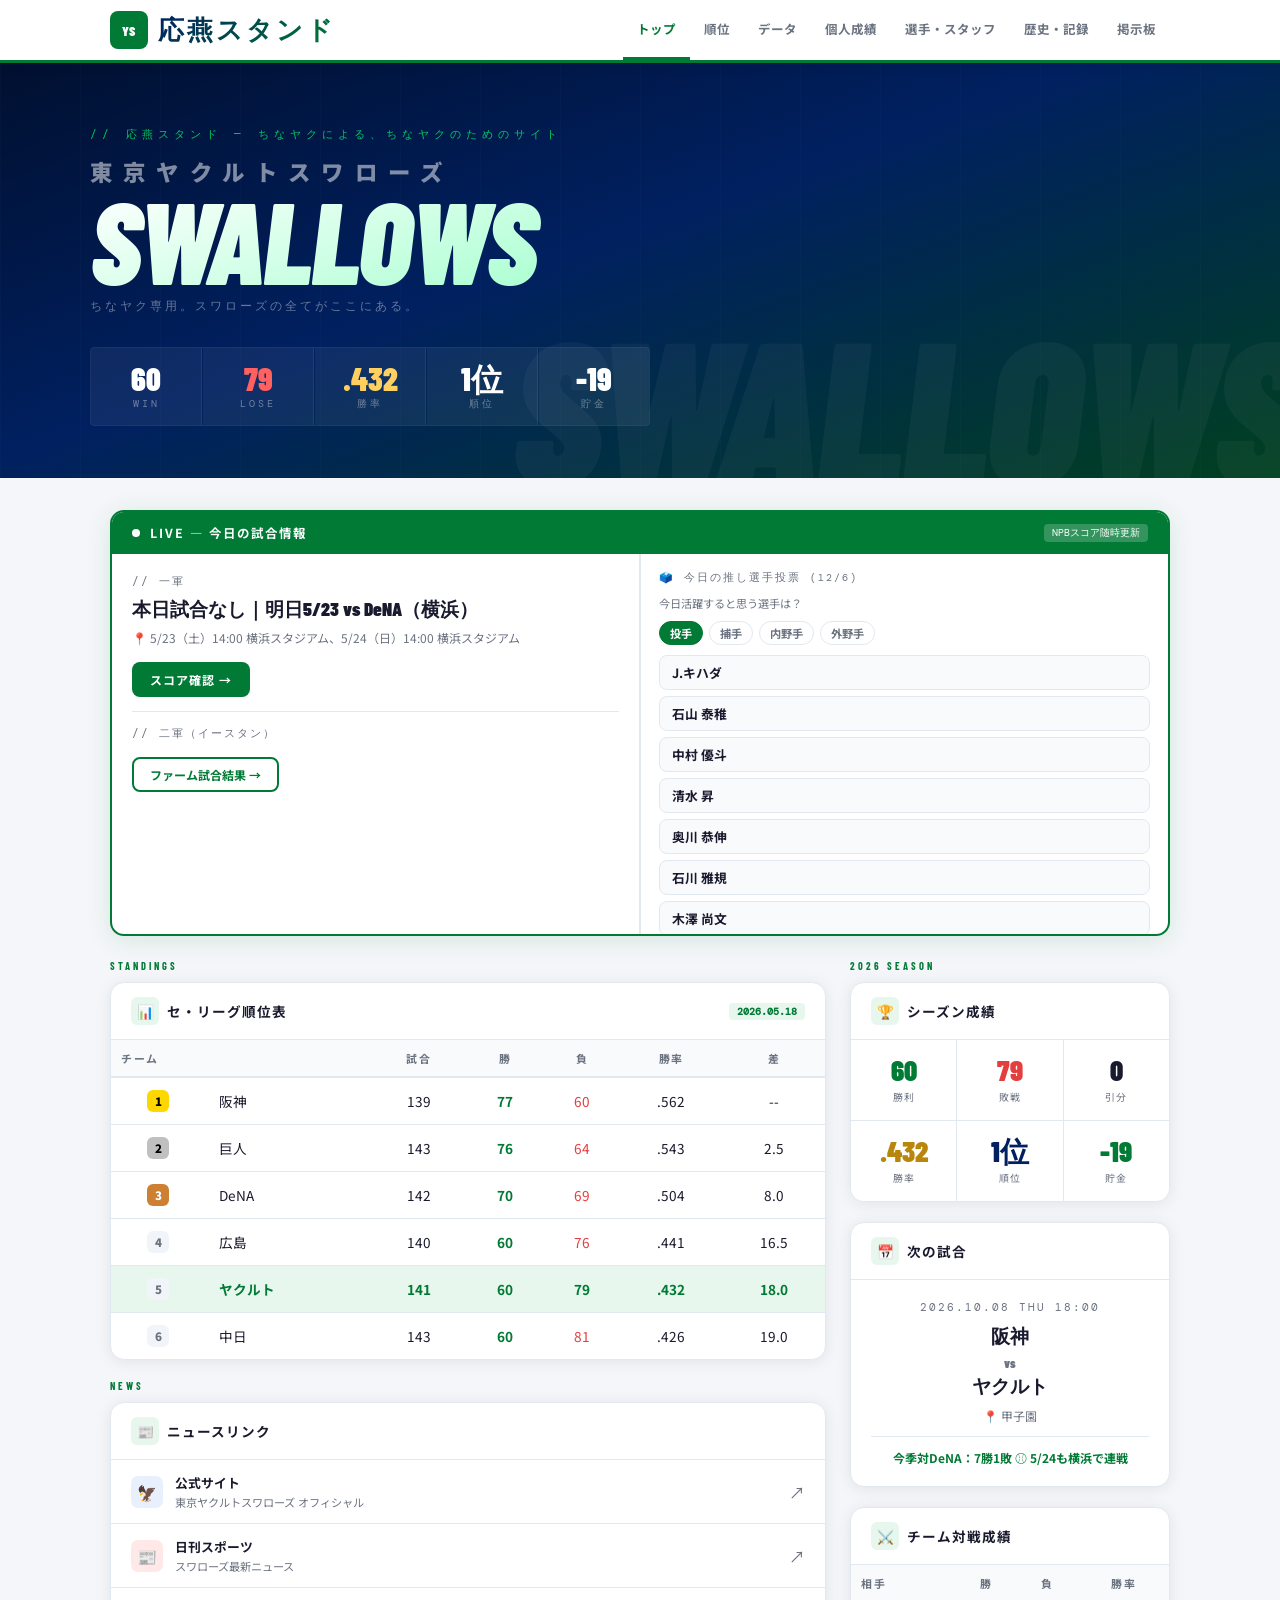
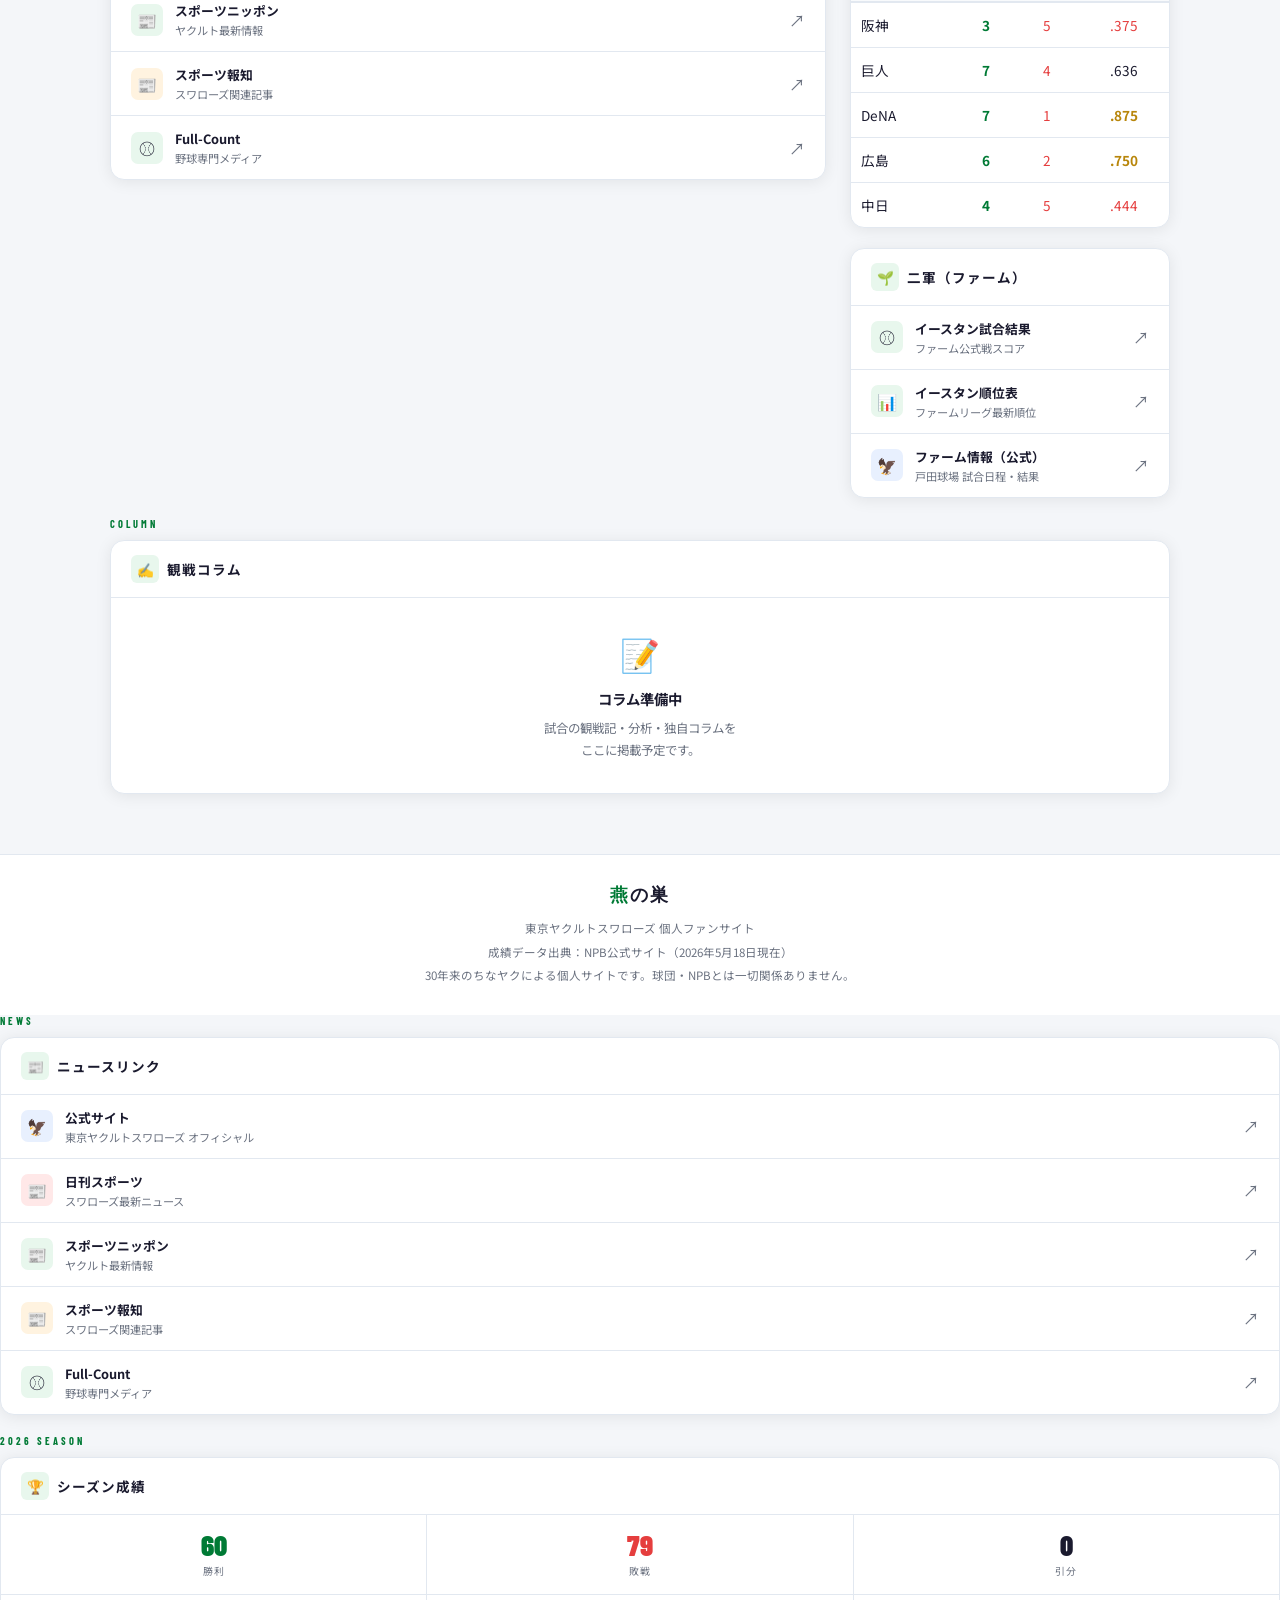
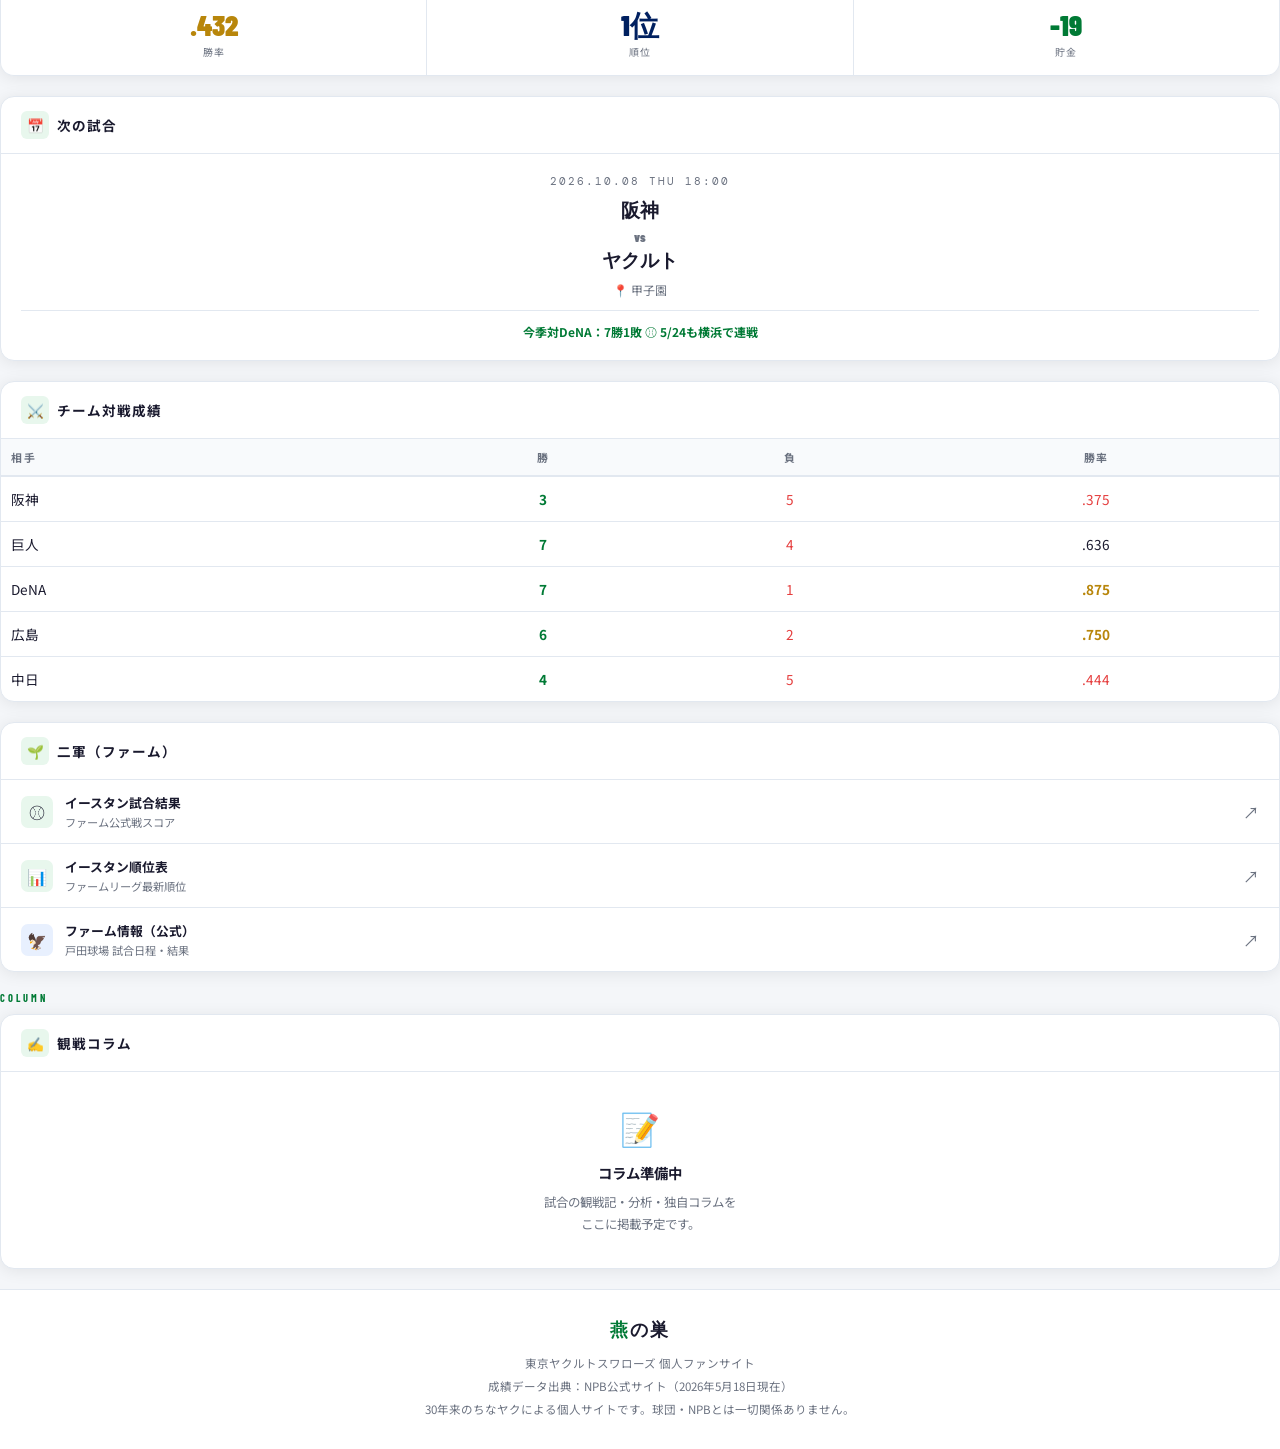
==== commit f8dfb8e5: "🐦 データ自動更新: 2026/10/05" ====
--- a/index.html
+++ b/index.html
@@ -436,10 +436,10 @@
       <p class="hero-sub">ちなヤク専用。スワローズの全てがここにある。</p>
       <div class="hero-kpi">
         <div class="kpi-card"><span class="kpi-num">60</span><div class="kpi-label">WIN</div></div>
-        <div class="kpi-card"><span class="kpi-num red">78</span><div class="kpi-label">LOSE</div></div>
-        <div class="kpi-card"><span class="kpi-num gold">.435</span><div class="kpi-label">勝率</div></div>
+        <div class="kpi-card"><span class="kpi-num red">79</span><div class="kpi-label">LOSE</div></div>
+        <div class="kpi-card"><span class="kpi-num gold">.432</span><div class="kpi-label">勝率</div></div>
         <div class="kpi-card"><span class="kpi-num">1位</span><div class="kpi-label">順位</div></div>
-        <div class="kpi-card"><span class="kpi-num">-18</span>
+        <div class="kpi-card"><span class="kpi-num">-19</span>
         <div class="kpi-label">貯金</div></div>
       </div>
 
@@ -482,7 +482,7 @@
           <div style="overflow-x:auto;">
             <table class="tbl" style="min-width:360px;">
               <thead><tr><th class="l" colspan="2">チーム</th><th>試合</th><th>勝</th><th>負</th><th>勝率</th><th>差</th></tr></thead>
-              <tbody><tr><td><span class="rk rk1">1</span></td><td class="l">阪神</td><td>138</td><td class="win">77</td><td class="lose">59</td><td>.566</td><td>--</td></tr><tr><td><span class="rk rk2">2</span></td><td class="l">巨人</td><td>142</td><td class="win">76</td><td class="lose">63</td><td>.547</td><td>2.5</td></tr><tr><td><span class="rk rk3">3</span></td><td class="l">DeNA</td><td>141</td><td class="win">69</td><td class="lose">69</td><td>.500</td><td>9.0</td></tr><tr><td><span class="rk rk4">4</span></td><td class="l">広島</td><td>139</td><td class="win">59</td><td class="lose">76</td><td>.437</td><td>17.5</td></tr><tr class="ys"><td><span class="rk rk5">5</span></td><td class="l">ヤクルト</td><td>140</td><td class="win">60</td><td class="lose">78</td><td>.435</td><td>18.0</td></tr><tr><td><span class="rk rk6">6</span></td><td class="l">中日</td><td>142</td><td class="win">59</td><td class="lose">81</td><td>.421</td><td>20.0</td></tr></tbody>
+              <tbody><tr><td><span class="rk rk1">1</span></td><td class="l">阪神</td><td>139</td><td class="win">77</td><td class="lose">60</td><td>.562</td><td>--</td></tr><tr><td><span class="rk rk2">2</span></td><td class="l">巨人</td><td>143</td><td class="win">76</td><td class="lose">64</td><td>.543</td><td>2.5</td></tr><tr><td><span class="rk rk3">3</span></td><td class="l">DeNA</td><td>142</td><td class="win">70</td><td class="lose">69</td><td>.504</td><td>8.0</td></tr><tr><td><span class="rk rk4">4</span></td><td class="l">広島</td><td>140</td><td class="win">60</td><td class="lose">76</td><td>.441</td><td>16.5</td></tr><tr class="ys"><td><span class="rk rk5">5</span></td><td class="l">ヤクルト</td><td>141</td><td class="win">60</td><td class="lose">79</td><td>.432</td><td>18.0</td></tr><tr><td><span class="rk rk6">6</span></td><td class="l">中日</td><td>143</td><td class="win">60</td><td class="lose">81</td><td>.426</td><td>19.0</td></tr></tbody>
             </table>
           </div>
         </div>
@@ -504,20 +504,20 @@
           <div class="card-head"><div class="card-head-icon">🏆</div><h2>シーズン成績</h2></div>
           <div class="rec-grid">
             <div class="rec-cell"><span class="rec-num g">60</span><div class="rec-lbl">勝利</div></div>
-            <div class="rec-cell"><span class="rec-num r">78</span><div class="rec-lbl">敗戦</div></div>
+            <div class="rec-cell"><span class="rec-num r">79</span><div class="rec-lbl">敗戦</div></div>
             <div class="rec-cell"><span class="rec-num">0</span><div class="rec-lbl">引分</div></div>
-            <div class="rec-cell"><span class="rec-num gold">.435</span><div class="rec-lbl">勝率</div></div>
+            <div class="rec-cell"><span class="rec-num gold">.432</span><div class="rec-lbl">勝率</div></div>
             <div class="rec-cell"><span class="rec-num b">1位</span><div class="rec-lbl">順位</div></div>
-            <div class="rec-cell"><span class="rec-num g">-18</span><div class="rec-lbl">貯金</div></div>
+            <div class="rec-cell"><span class="rec-num g">-19</span><div class="rec-lbl">貯金</div></div>
           </div>
         </div>
 
         <div class="card">
           <div class="card-head"><div class="card-head-icon">📅</div><h2>次の試合</h2></div>
           <div class="next-box">
-            <div class="next-date">2026.10.04 SUN 18:00</div>
-            <div class="next-vs">ヤクルト<br><span style="font-size:0.8rem;color:var(--muted);">vs</span><br>広島</div>
-            <div class="next-venue">📍 神宮</div>
+            <div class="next-date">2026.10.08 THU 18:00</div>
+            <div class="next-vs">阪神<br><span style="font-size:0.8rem;color:var(--muted);">vs</span><br>ヤクルト</div>
+            <div class="next-venue">📍 甲子園</div>
             <div class="next-rec">今季対DeNA：7勝1敗 ⚾ 5/24も横浜で連戦</div>
           </div>
         </div>
@@ -643,10 +643,10 @@
           <div style="overflow-x:auto;padding:4px;">
             <table class="tbl" style="min-width:360px;">
               <tbody>
-                <tr><td class="l" style="color:var(--muted);font-size:0.75rem;">チーム打率</td><td class="hi">0.236</td><td class="l" style="color:var(--muted);font-size:0.75rem;">得点</td><td class="win">154</td></tr>
+                <tr><td class="l" style="color:var(--muted);font-size:0.75rem;">チーム打率</td><td class="hi">0.237</td><td class="l" style="color:var(--muted);font-size:0.75rem;">得点</td><td class="win">154</td></tr>
                 <tr><td class="l" style="color:var(--muted);font-size:0.75rem;">本塁打</td><td><strong>30</strong></td><td class="l" style="color:var(--muted);font-size:0.75rem;">盗塁</td><td><strong>33</strong></td></tr>
                 <tr><td class="l" style="color:var(--muted);font-size:0.75rem;">出塁率</td><td>0.297</td><td class="l" style="color:var(--muted);font-size:0.75rem;">長打率</td><td>0.334</td></tr>
-                <tr><td class="l" style="color:var(--muted);font-size:0.75rem;">OPS</td><td class="hi">0.631</td><td class="l" style="color:var(--muted);font-size:0.75rem;">安打</td><td>341</td></tr>
+                <tr><td class="l" style="color:var(--muted);font-size:0.75rem;">OPS</td><td class="hi">0.632</td><td class="l" style="color:var(--muted);font-size:0.75rem;">安打</td><td>341</td></tr>
                 <tr><td class="l" style="color:var(--muted);font-size:0.75rem;">打点</td><td>143</td><td class="l" style="color:var(--muted);font-size:0.75rem;">失策</td><td class="lose">19</td></tr>
               </tbody>
             </table>
@@ -659,7 +659,7 @@
           <div style="overflow-x:auto;padding:4px;">
             <table class="tbl" style="min-width:360px;">
               <tbody>
-                <tr><td class="l" style="color:var(--muted);font-size:0.75rem;">チーム防御率</td><td class="hi">3.73</td><td class="l" style="color:var(--muted);font-size:0.75rem;">WHIP</td><td>—</td></tr>
+                <tr><td class="l" style="color:var(--muted);font-size:0.75rem;">チーム防御率</td><td class="hi">3.69</td><td class="l" style="color:var(--muted);font-size:0.75rem;">WHIP</td><td>—</td></tr>
                 <tr><td class="l" style="color:var(--muted);font-size:0.75rem;">奪三振</td><td><strong>—</strong></td><td class="l" style="color:var(--muted);font-size:0.75rem;">与四球</td><td>115</td></tr>
                 <tr><td class="l" style="color:var(--muted);font-size:0.75rem;">K/BB</td><td>2.83</td><td class="l" style="color:var(--muted);font-size:0.75rem;">被本塁打</td><td class="lose">35</td></tr>
                 <tr><td class="l" style="color:var(--muted);font-size:0.75rem;">セーブ</td><td>14</td><td class="l" style="color:var(--muted);font-size:0.75rem;">ホールド</td><td>30</td></tr>
@@ -1141,20 +1141,20 @@
           <div class="card-head"><div class="card-head-icon">🏆</div><h2>シーズン成績</h2></div>
           <div class="rec-grid">
             <div class="rec-cell"><span class="rec-num g">60</span><div class="rec-lbl">勝利</div></div>
-            <div class="rec-cell"><span class="rec-num r">78</span><div class="rec-lbl">敗戦</div></div>
+            <div class="rec-cell"><span class="rec-num r">79</span><div class="rec-lbl">敗戦</div></div>
             <div class="rec-cell"><span class="rec-num">0</span><div class="rec-lbl">引分</div></div>
-            <div class="rec-cell"><span class="rec-num gold">.435</span><div class="rec-lbl">勝率</div></div>
+            <div class="rec-cell"><span class="rec-num gold">.432</span><div class="rec-lbl">勝率</div></div>
             <div class="rec-cell"><span class="rec-num b">1位</span><div class="rec-lbl">順位</div></div>
-            <div class="rec-cell"><span class="rec-num g">-18</span><div class="rec-lbl">貯金</div></div>
+            <div class="rec-cell"><span class="rec-num g">-19</span><div class="rec-lbl">貯金</div></div>
           </div>
         </div>
 
         <div class="card">
           <div class="card-head"><div class="card-head-icon">📅</div><h2>次の試合</h2></div>
           <div class="next-box">
-            <div class="next-date">2026.10.04 SUN 18:00</div>
-            <div class="next-vs">ヤクルト<br><span style="font-size:0.8rem;color:var(--muted);">vs</span><br>広島</div>
-            <div class="next-venue">📍 神宮</div>
+            <div class="next-date">2026.10.08 THU 18:00</div>
+            <div class="next-vs">阪神<br><span style="font-size:0.8rem;color:var(--muted);">vs</span><br>ヤクルト</div>
+            <div class="next-venue">📍 甲子園</div>
             <div class="next-rec">今季対DeNA：7勝1敗 ⚾ 5/24も横浜で連戦</div>
           </div>
         </div>
@@ -1280,10 +1280,10 @@
           <div style="overflow-x:auto;padding:4px;">
             <table class="tbl" style="min-width:360px;">
               <tbody>
-                <tr><td class="l" style="color:var(--muted);font-size:0.75rem;">チーム打率</td><td class="hi">0.236</td><td class="l" style="color:var(--muted);font-size:0.75rem;">得点</td><td class="win">154</td></tr>
+                <tr><td class="l" style="color:var(--muted);font-size:0.75rem;">チーム打率</td><td class="hi">0.237</td><td class="l" style="color:var(--muted);font-size:0.75rem;">得点</td><td class="win">154</td></tr>
                 <tr><td class="l" style="color:var(--muted);font-size:0.75rem;">本塁打</td><td><strong>30</strong></td><td class="l" style="color:var(--muted);font-size:0.75rem;">盗塁</td><td><strong>33</strong></td></tr>
                 <tr><td class="l" style="color:var(--muted);font-size:0.75rem;">出塁率</td><td>0.297</td><td class="l" style="color:var(--muted);font-size:0.75rem;">長打率</td><td>0.334</td></tr>
-                <tr><td class="l" style="color:var(--muted);font-size:0.75rem;">OPS</td><td class="hi">0.631</td><td class="l" style="color:var(--muted);font-size:0.75rem;">安打</td><td>341</td></tr>
+                <tr><td class="l" style="color:var(--muted);font-size:0.75rem;">OPS</td><td class="hi">0.632</td><td class="l" style="color:var(--muted);font-size:0.75rem;">安打</td><td>341</td></tr>
                 <tr><td class="l" style="color:var(--muted);font-size:0.75rem;">打点</td><td>143</td><td class="l" style="color:var(--muted);font-size:0.75rem;">失策</td><td class="lose">19</td></tr>
               </tbody>
             </table>
@@ -1296,7 +1296,7 @@
           <div style="overflow-x:auto;padding:4px;">
             <table class="tbl" style="min-width:360px;">
               <tbody>
-                <tr><td class="l" style="color:var(--muted);font-size:0.75rem;">チーム防御率</td><td class="hi">3.73</td><td class="l" style="color:var(--muted);font-size:0.75rem;">WHIP</td><td>—</td></tr>
+                <tr><td class="l" style="color:var(--muted);font-size:0.75rem;">チーム防御率</td><td class="hi">3.69</td><td class="l" style="color:var(--muted);font-size:0.75rem;">WHIP</td><td>—</td></tr>
                 <tr><td class="l" style="color:var(--muted);font-size:0.75rem;">奪三振</td><td><strong>—</strong></td><td class="l" style="color:var(--muted);font-size:0.75rem;">与四球</td><td>115</td></tr>
                 <tr><td class="l" style="color:var(--muted);font-size:0.75rem;">K/BB</td><td>2.83</td><td class="l" style="color:var(--muted);font-size:0.75rem;">被本塁打</td><td class="lose">35</td></tr>
                 <tr><td class="l" style="color:var(--muted);font-size:0.75rem;">セーブ</td><td>14</td><td class="l" style="color:var(--muted);font-size:0.75rem;">ホールド</td><td>30</td></tr>
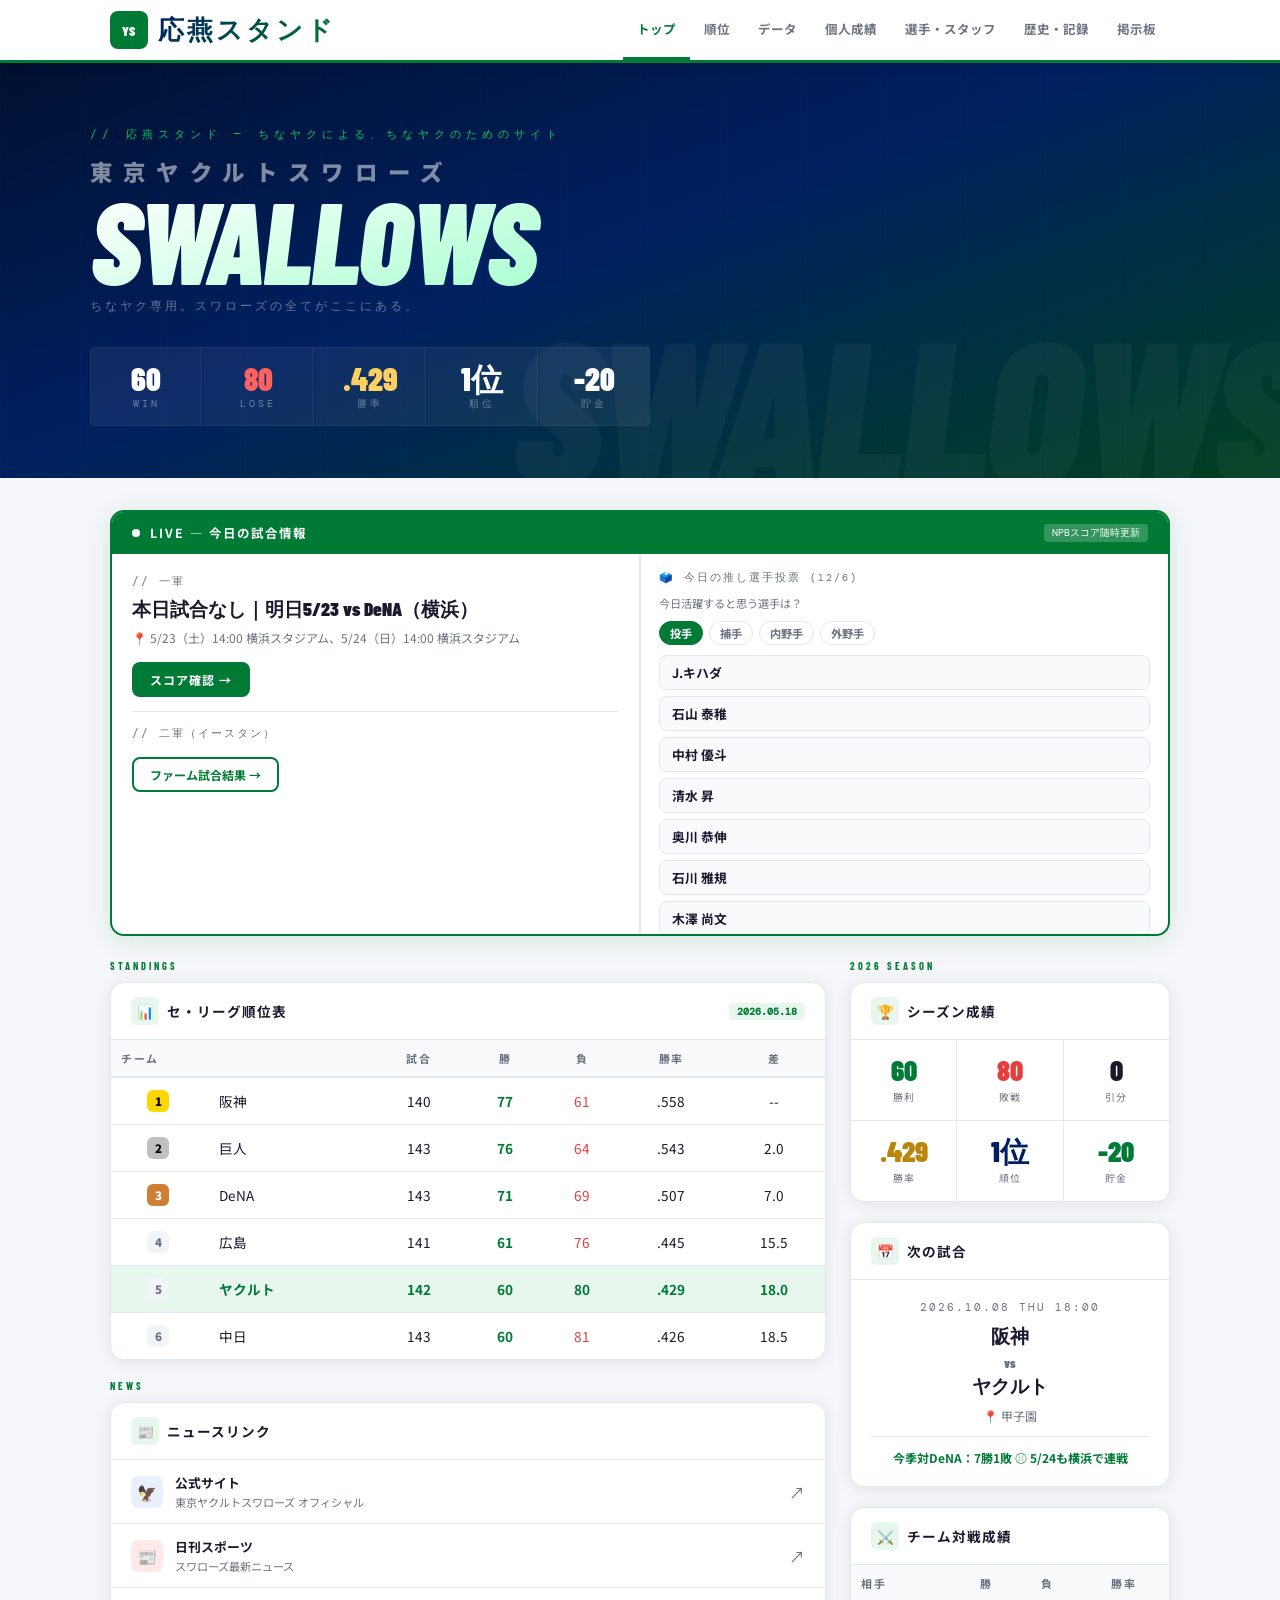
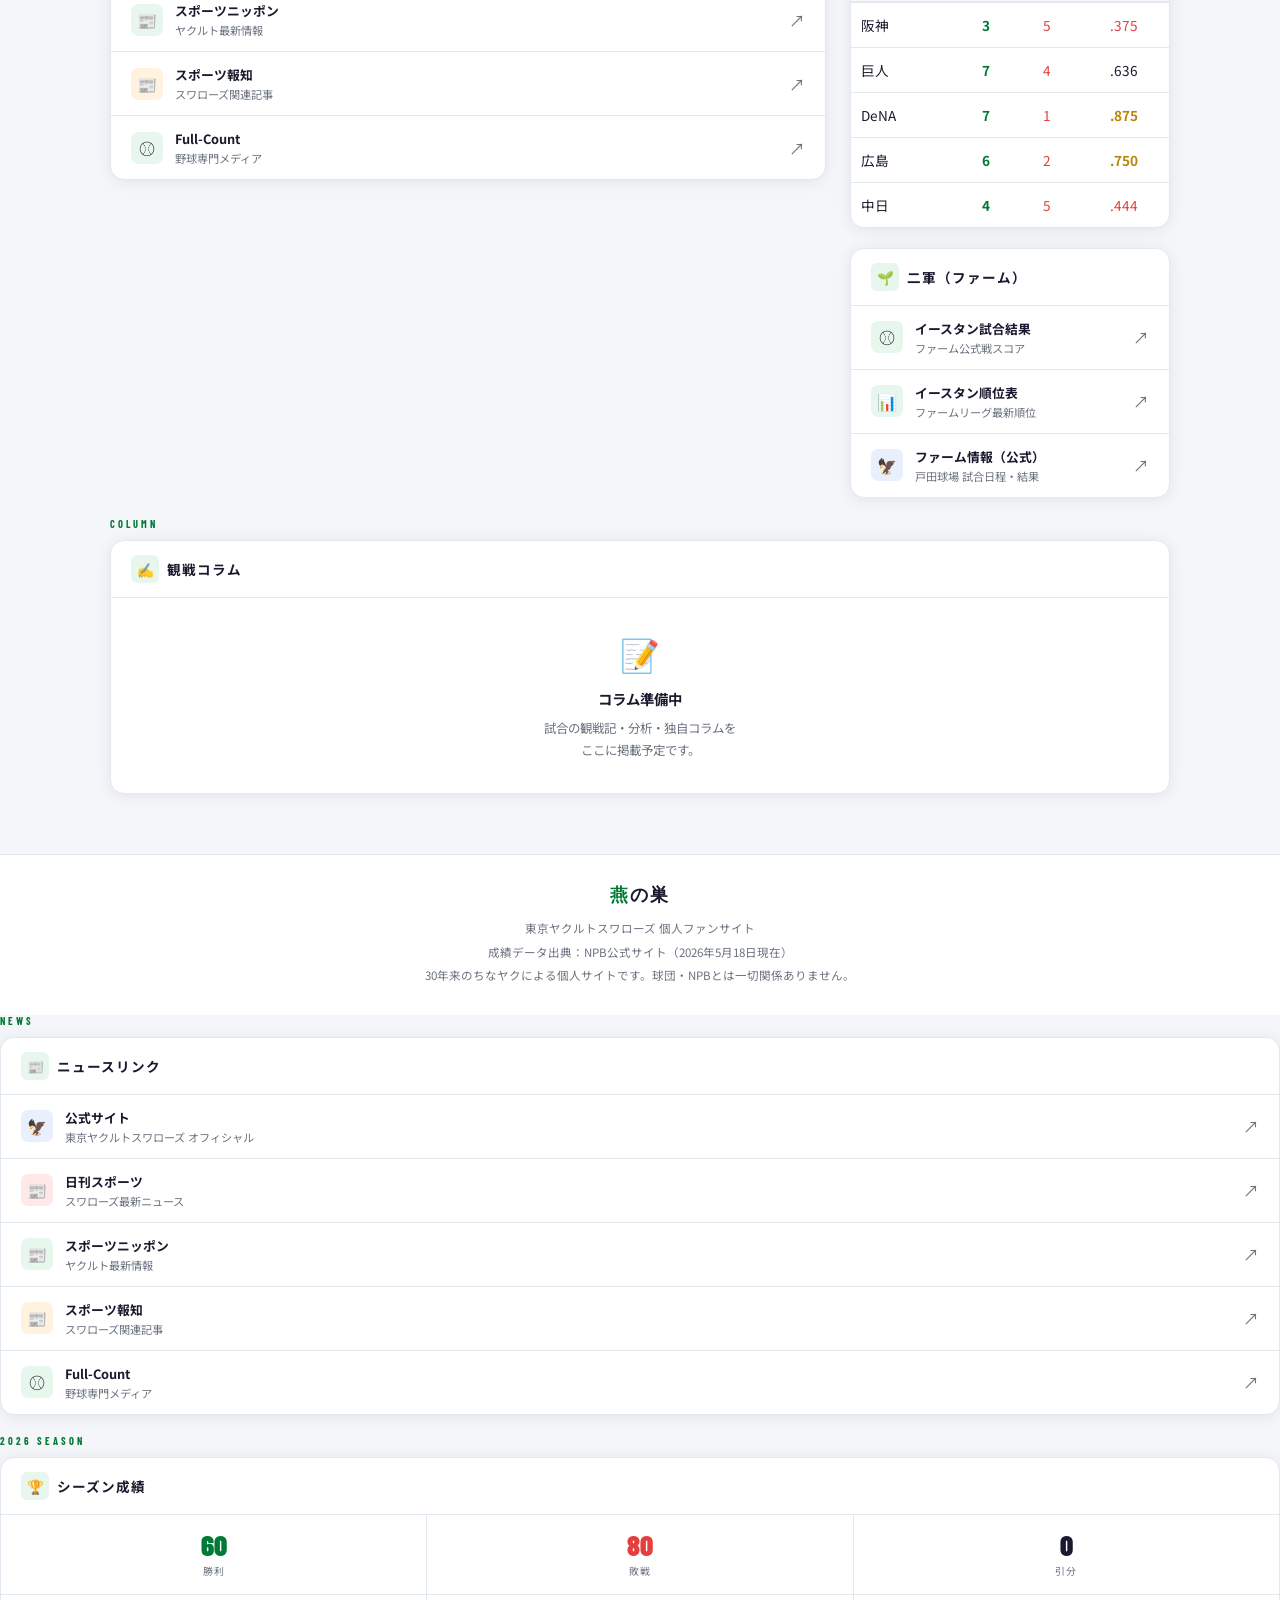
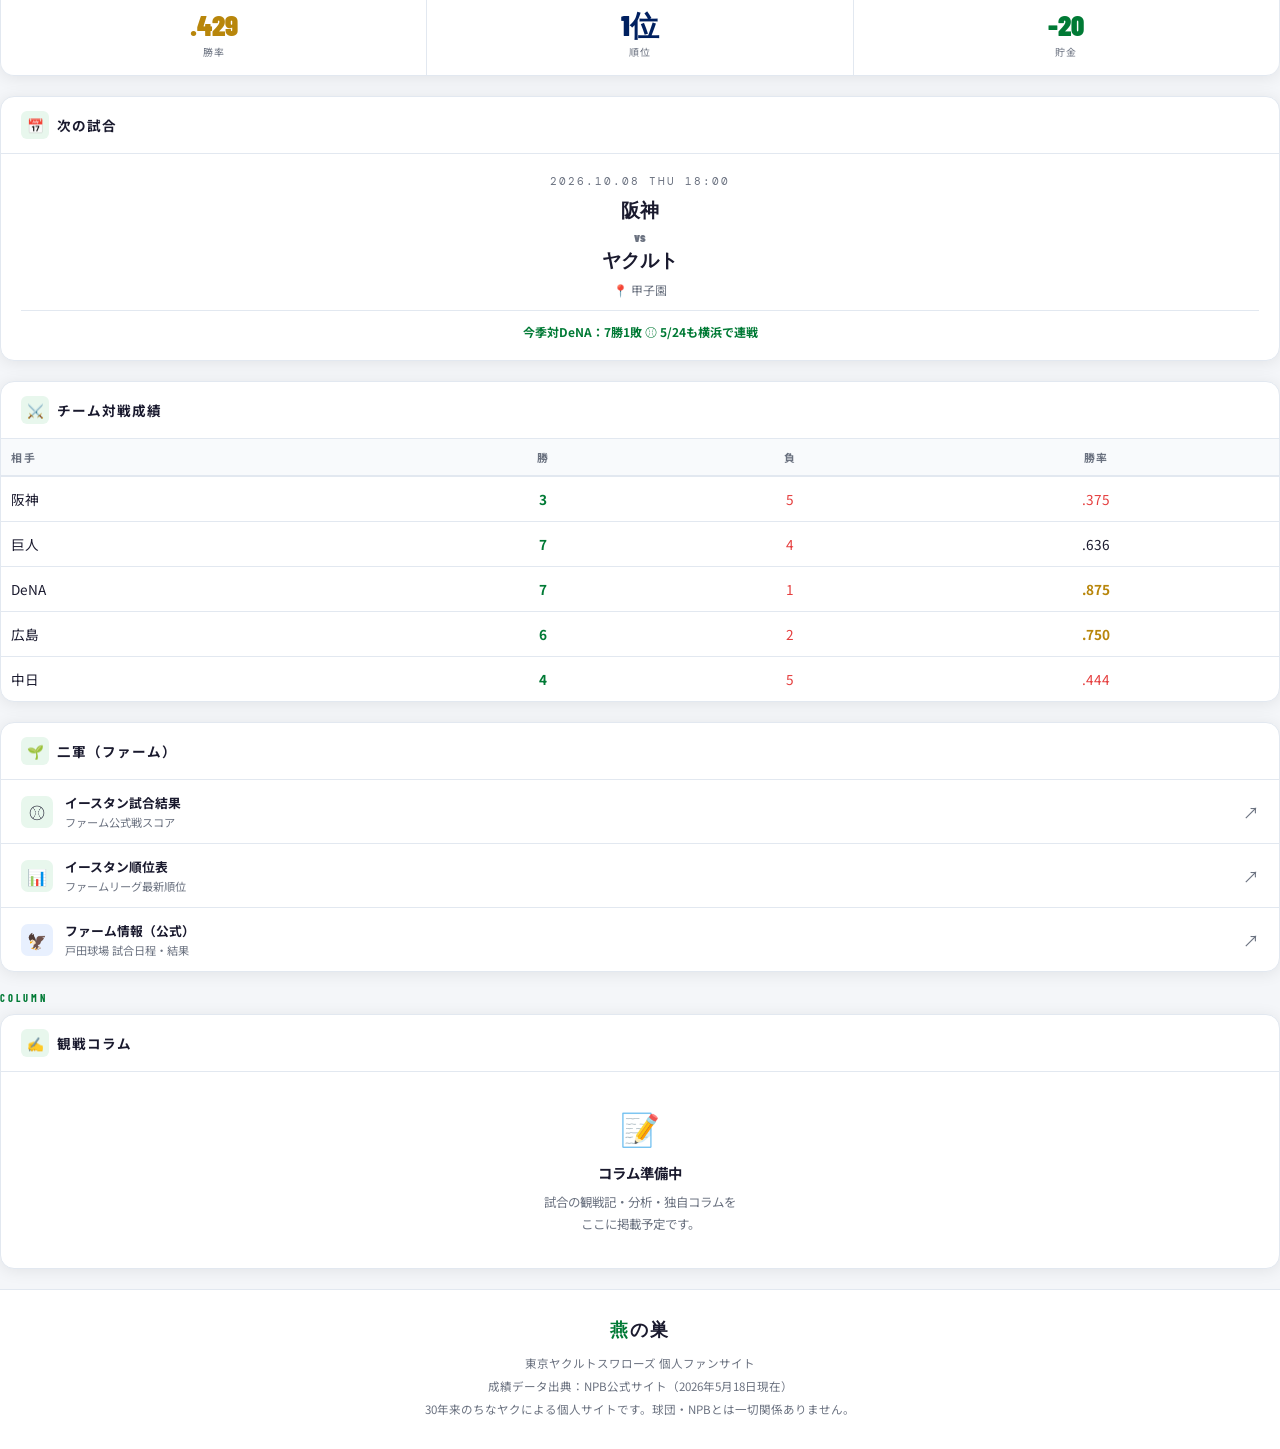
==== commit 88ccc985: "🐦 データ自動更新: 2026/10/06" ====
--- a/index.html
+++ b/index.html
@@ -436,10 +436,10 @@
       <p class="hero-sub">ちなヤク専用。スワローズの全てがここにある。</p>
       <div class="hero-kpi">
         <div class="kpi-card"><span class="kpi-num">60</span><div class="kpi-label">WIN</div></div>
-        <div class="kpi-card"><span class="kpi-num red">79</span><div class="kpi-label">LOSE</div></div>
-        <div class="kpi-card"><span class="kpi-num gold">.432</span><div class="kpi-label">勝率</div></div>
+        <div class="kpi-card"><span class="kpi-num red">80</span><div class="kpi-label">LOSE</div></div>
+        <div class="kpi-card"><span class="kpi-num gold">.429</span><div class="kpi-label">勝率</div></div>
         <div class="kpi-card"><span class="kpi-num">1位</span><div class="kpi-label">順位</div></div>
-        <div class="kpi-card"><span class="kpi-num">-19</span>
+        <div class="kpi-card"><span class="kpi-num">-20</span>
         <div class="kpi-label">貯金</div></div>
       </div>
 
@@ -482,7 +482,7 @@
           <div style="overflow-x:auto;">
             <table class="tbl" style="min-width:360px;">
               <thead><tr><th class="l" colspan="2">チーム</th><th>試合</th><th>勝</th><th>負</th><th>勝率</th><th>差</th></tr></thead>
-              <tbody><tr><td><span class="rk rk1">1</span></td><td class="l">阪神</td><td>139</td><td class="win">77</td><td class="lose">60</td><td>.562</td><td>--</td></tr><tr><td><span class="rk rk2">2</span></td><td class="l">巨人</td><td>143</td><td class="win">76</td><td class="lose">64</td><td>.543</td><td>2.5</td></tr><tr><td><span class="rk rk3">3</span></td><td class="l">DeNA</td><td>142</td><td class="win">70</td><td class="lose">69</td><td>.504</td><td>8.0</td></tr><tr><td><span class="rk rk4">4</span></td><td class="l">広島</td><td>140</td><td class="win">60</td><td class="lose">76</td><td>.441</td><td>16.5</td></tr><tr class="ys"><td><span class="rk rk5">5</span></td><td class="l">ヤクルト</td><td>141</td><td class="win">60</td><td class="lose">79</td><td>.432</td><td>18.0</td></tr><tr><td><span class="rk rk6">6</span></td><td class="l">中日</td><td>143</td><td class="win">60</td><td class="lose">81</td><td>.426</td><td>19.0</td></tr></tbody>
+              <tbody><tr><td><span class="rk rk1">1</span></td><td class="l">阪神</td><td>140</td><td class="win">77</td><td class="lose">61</td><td>.558</td><td>--</td></tr><tr><td><span class="rk rk2">2</span></td><td class="l">巨人</td><td>143</td><td class="win">76</td><td class="lose">64</td><td>.543</td><td>2.0</td></tr><tr><td><span class="rk rk3">3</span></td><td class="l">DeNA</td><td>143</td><td class="win">71</td><td class="lose">69</td><td>.507</td><td>7.0</td></tr><tr><td><span class="rk rk4">4</span></td><td class="l">広島</td><td>141</td><td class="win">61</td><td class="lose">76</td><td>.445</td><td>15.5</td></tr><tr class="ys"><td><span class="rk rk5">5</span></td><td class="l">ヤクルト</td><td>142</td><td class="win">60</td><td class="lose">80</td><td>.429</td><td>18.0</td></tr><tr><td><span class="rk rk6">6</span></td><td class="l">中日</td><td>143</td><td class="win">60</td><td class="lose">81</td><td>.426</td><td>18.5</td></tr></tbody>
             </table>
           </div>
         </div>
@@ -504,11 +504,11 @@
           <div class="card-head"><div class="card-head-icon">🏆</div><h2>シーズン成績</h2></div>
           <div class="rec-grid">
             <div class="rec-cell"><span class="rec-num g">60</span><div class="rec-lbl">勝利</div></div>
-            <div class="rec-cell"><span class="rec-num r">79</span><div class="rec-lbl">敗戦</div></div>
+            <div class="rec-cell"><span class="rec-num r">80</span><div class="rec-lbl">敗戦</div></div>
             <div class="rec-cell"><span class="rec-num">0</span><div class="rec-lbl">引分</div></div>
-            <div class="rec-cell"><span class="rec-num gold">.432</span><div class="rec-lbl">勝率</div></div>
+            <div class="rec-cell"><span class="rec-num gold">.429</span><div class="rec-lbl">勝率</div></div>
             <div class="rec-cell"><span class="rec-num b">1位</span><div class="rec-lbl">順位</div></div>
-            <div class="rec-cell"><span class="rec-num g">-19</span><div class="rec-lbl">貯金</div></div>
+            <div class="rec-cell"><span class="rec-num g">-20</span><div class="rec-lbl">貯金</div></div>
           </div>
         </div>
 
@@ -1141,11 +1141,11 @@
           <div class="card-head"><div class="card-head-icon">🏆</div><h2>シーズン成績</h2></div>
           <div class="rec-grid">
             <div class="rec-cell"><span class="rec-num g">60</span><div class="rec-lbl">勝利</div></div>
-            <div class="rec-cell"><span class="rec-num r">79</span><div class="rec-lbl">敗戦</div></div>
+            <div class="rec-cell"><span class="rec-num r">80</span><div class="rec-lbl">敗戦</div></div>
             <div class="rec-cell"><span class="rec-num">0</span><div class="rec-lbl">引分</div></div>
-            <div class="rec-cell"><span class="rec-num gold">.432</span><div class="rec-lbl">勝率</div></div>
+            <div class="rec-cell"><span class="rec-num gold">.429</span><div class="rec-lbl">勝率</div></div>
             <div class="rec-cell"><span class="rec-num b">1位</span><div class="rec-lbl">順位</div></div>
-            <div class="rec-cell"><span class="rec-num g">-19</span><div class="rec-lbl">貯金</div></div>
+            <div class="rec-cell"><span class="rec-num g">-20</span><div class="rec-lbl">貯金</div></div>
           </div>
         </div>
 
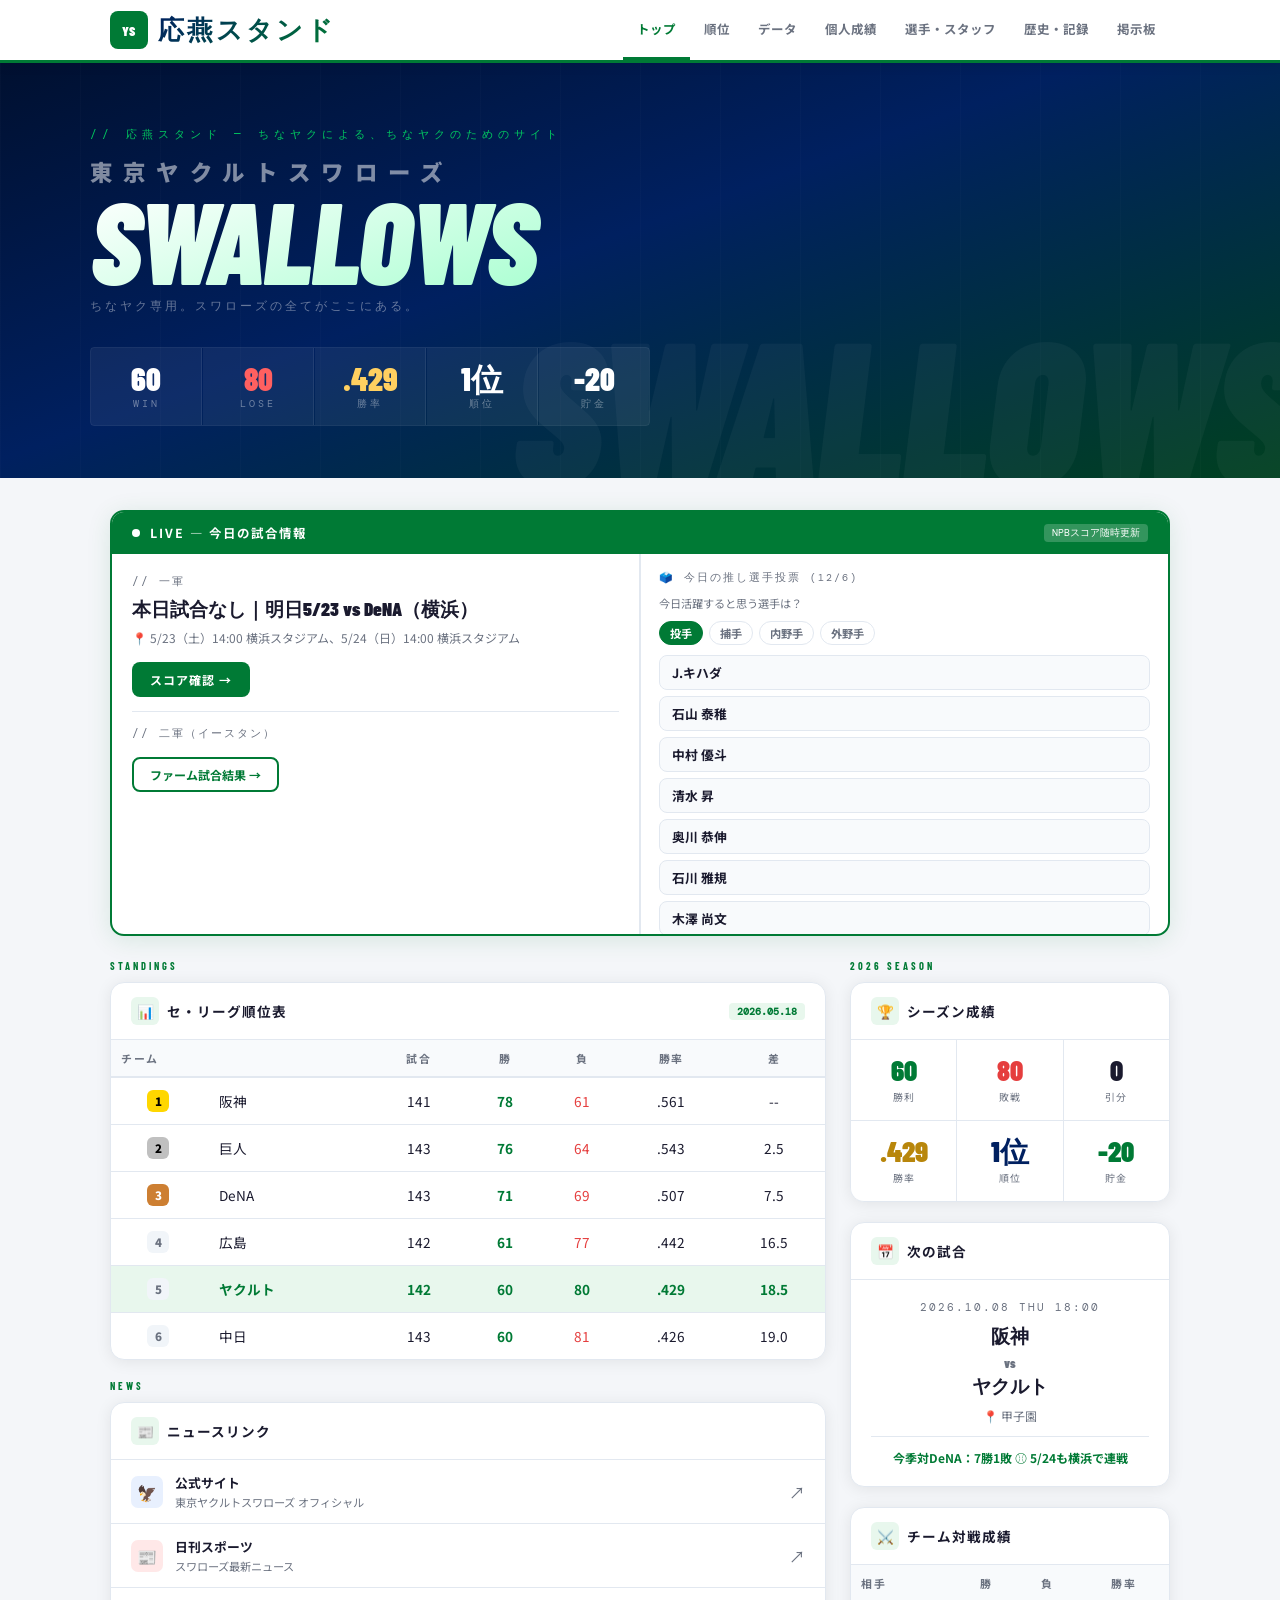
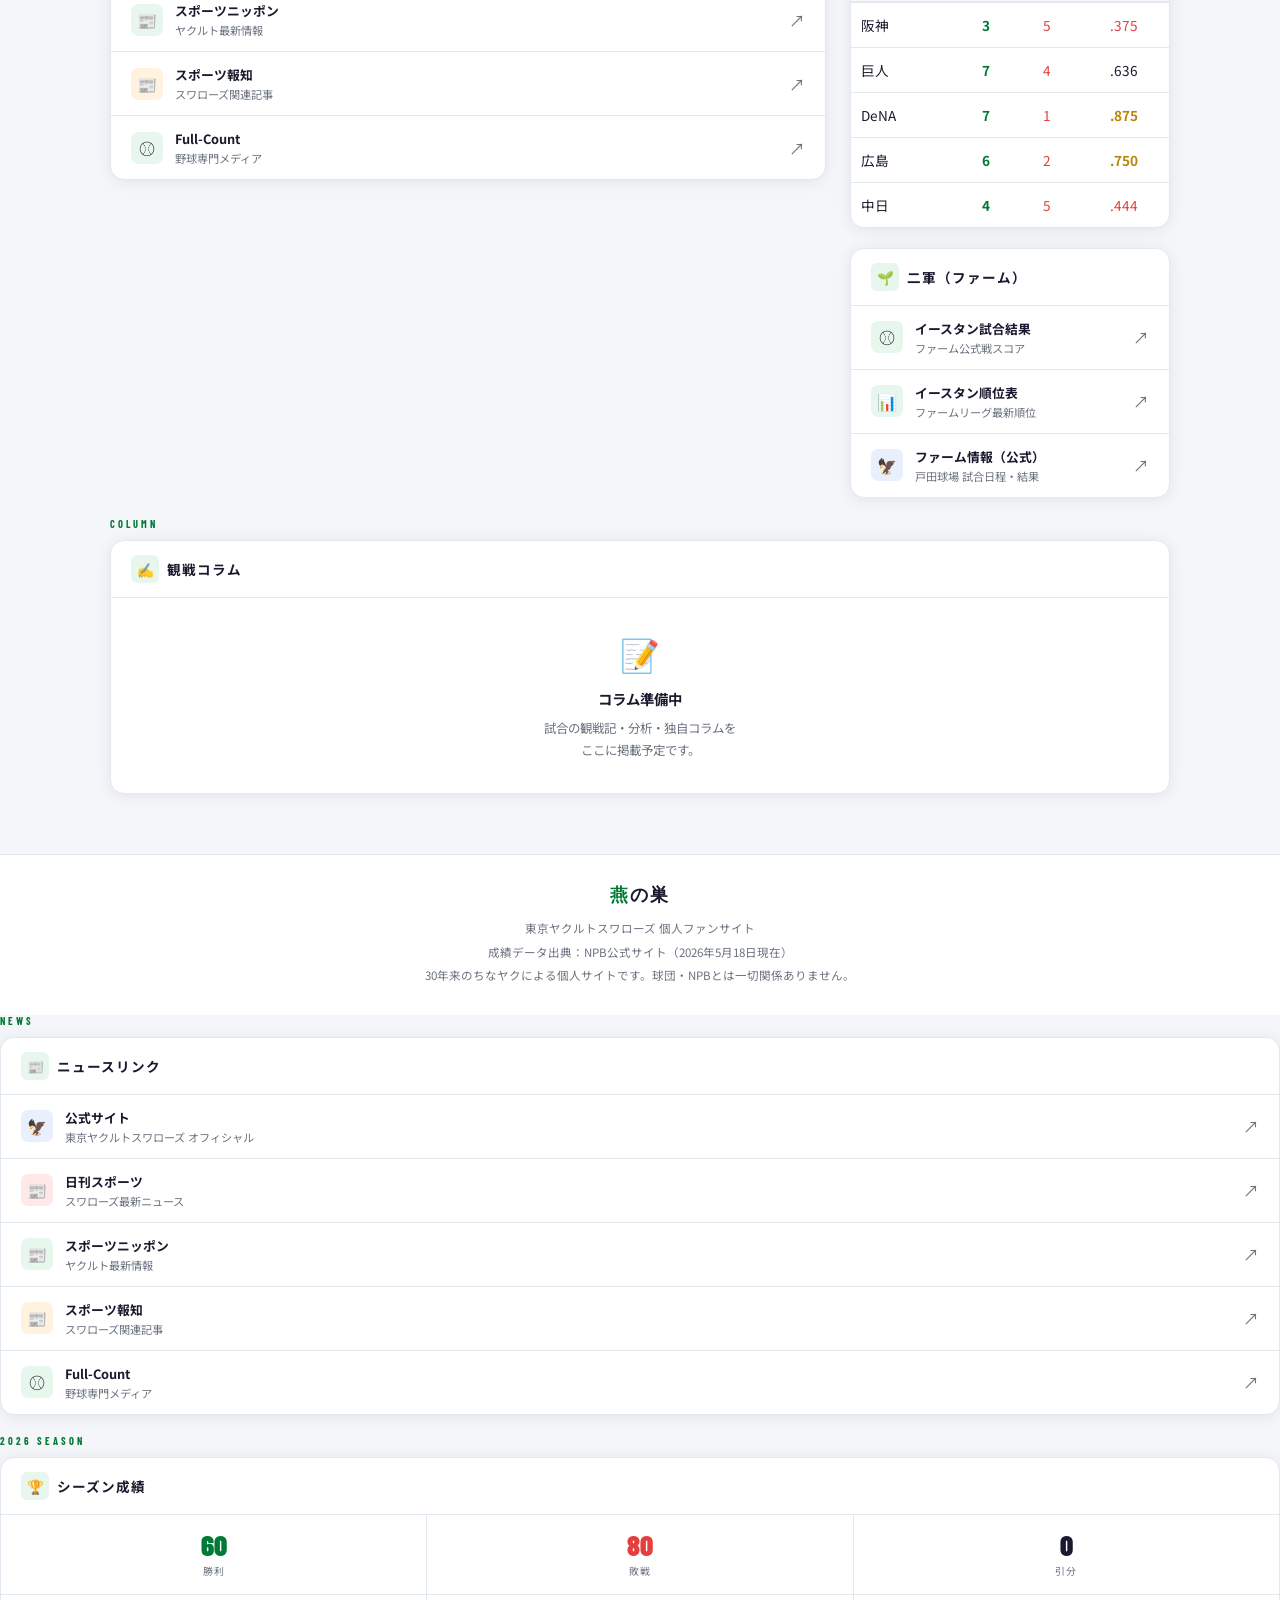
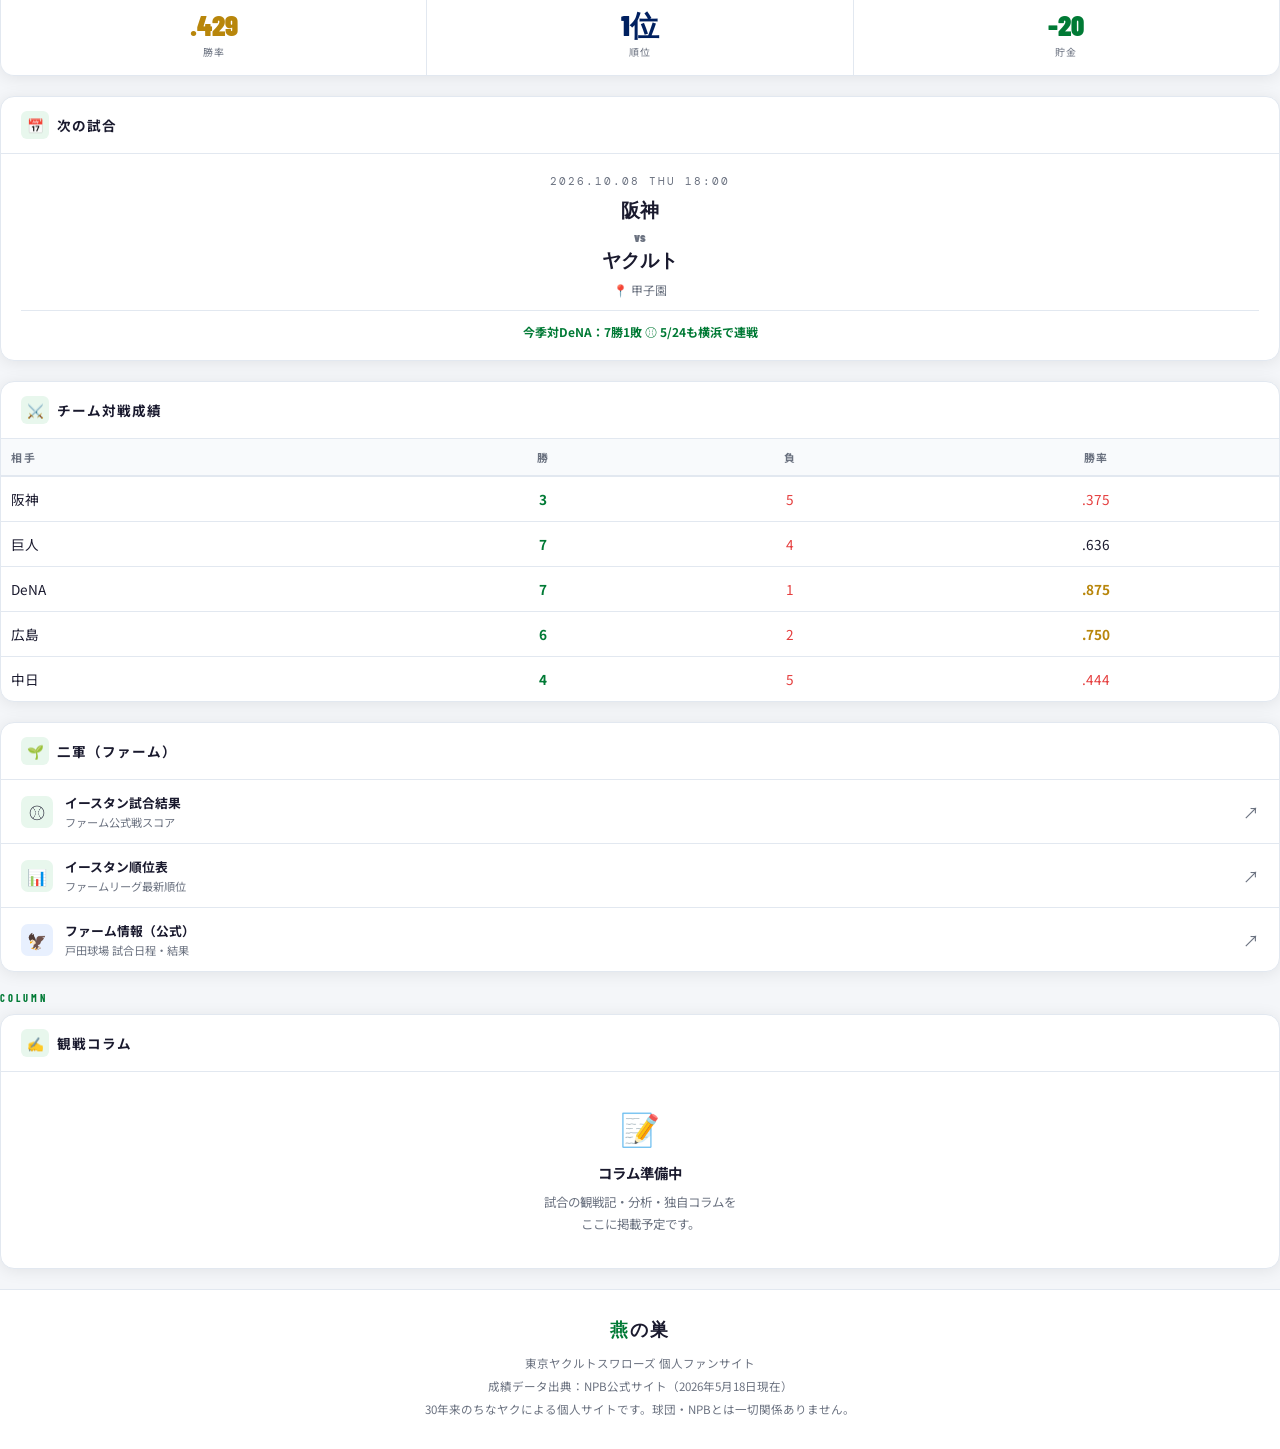
==== commit cbb3e4e8: "🐦 データ自動更新: 2026/10/07" ====
--- a/index.html
+++ b/index.html
@@ -482,7 +482,7 @@
           <div style="overflow-x:auto;">
             <table class="tbl" style="min-width:360px;">
               <thead><tr><th class="l" colspan="2">チーム</th><th>試合</th><th>勝</th><th>負</th><th>勝率</th><th>差</th></tr></thead>
-              <tbody><tr><td><span class="rk rk1">1</span></td><td class="l">阪神</td><td>140</td><td class="win">77</td><td class="lose">61</td><td>.558</td><td>--</td></tr><tr><td><span class="rk rk2">2</span></td><td class="l">巨人</td><td>143</td><td class="win">76</td><td class="lose">64</td><td>.543</td><td>2.0</td></tr><tr><td><span class="rk rk3">3</span></td><td class="l">DeNA</td><td>143</td><td class="win">71</td><td class="lose">69</td><td>.507</td><td>7.0</td></tr><tr><td><span class="rk rk4">4</span></td><td class="l">広島</td><td>141</td><td class="win">61</td><td class="lose">76</td><td>.445</td><td>15.5</td></tr><tr class="ys"><td><span class="rk rk5">5</span></td><td class="l">ヤクルト</td><td>142</td><td class="win">60</td><td class="lose">80</td><td>.429</td><td>18.0</td></tr><tr><td><span class="rk rk6">6</span></td><td class="l">中日</td><td>143</td><td class="win">60</td><td class="lose">81</td><td>.426</td><td>18.5</td></tr></tbody>
+              <tbody><tr><td><span class="rk rk1">1</span></td><td class="l">阪神</td><td>141</td><td class="win">78</td><td class="lose">61</td><td>.561</td><td>--</td></tr><tr><td><span class="rk rk2">2</span></td><td class="l">巨人</td><td>143</td><td class="win">76</td><td class="lose">64</td><td>.543</td><td>2.5</td></tr><tr><td><span class="rk rk3">3</span></td><td class="l">DeNA</td><td>143</td><td class="win">71</td><td class="lose">69</td><td>.507</td><td>7.5</td></tr><tr><td><span class="rk rk4">4</span></td><td class="l">広島</td><td>142</td><td class="win">61</td><td class="lose">77</td><td>.442</td><td>16.5</td></tr><tr class="ys"><td><span class="rk rk5">5</span></td><td class="l">ヤクルト</td><td>142</td><td class="win">60</td><td class="lose">80</td><td>.429</td><td>18.5</td></tr><tr><td><span class="rk rk6">6</span></td><td class="l">中日</td><td>143</td><td class="win">60</td><td class="lose">81</td><td>.426</td><td>19.0</td></tr></tbody>
             </table>
           </div>
         </div>
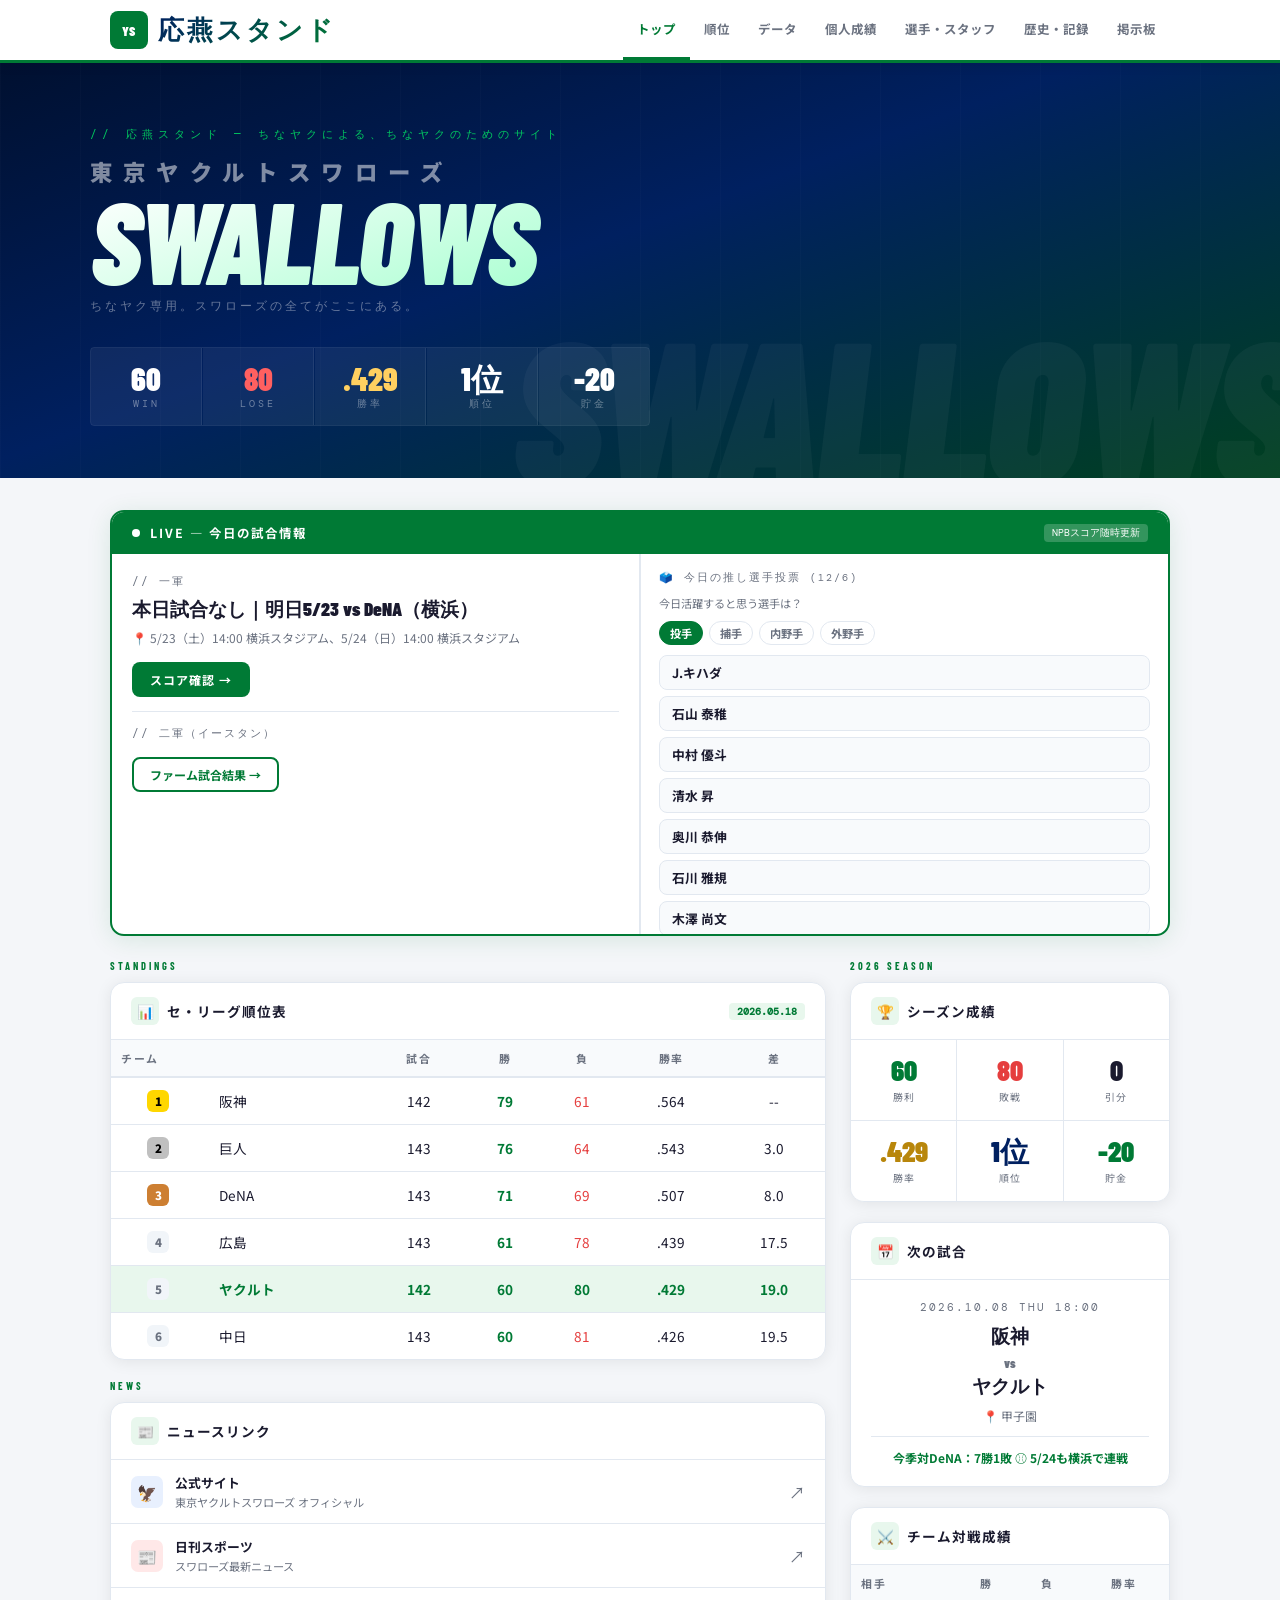
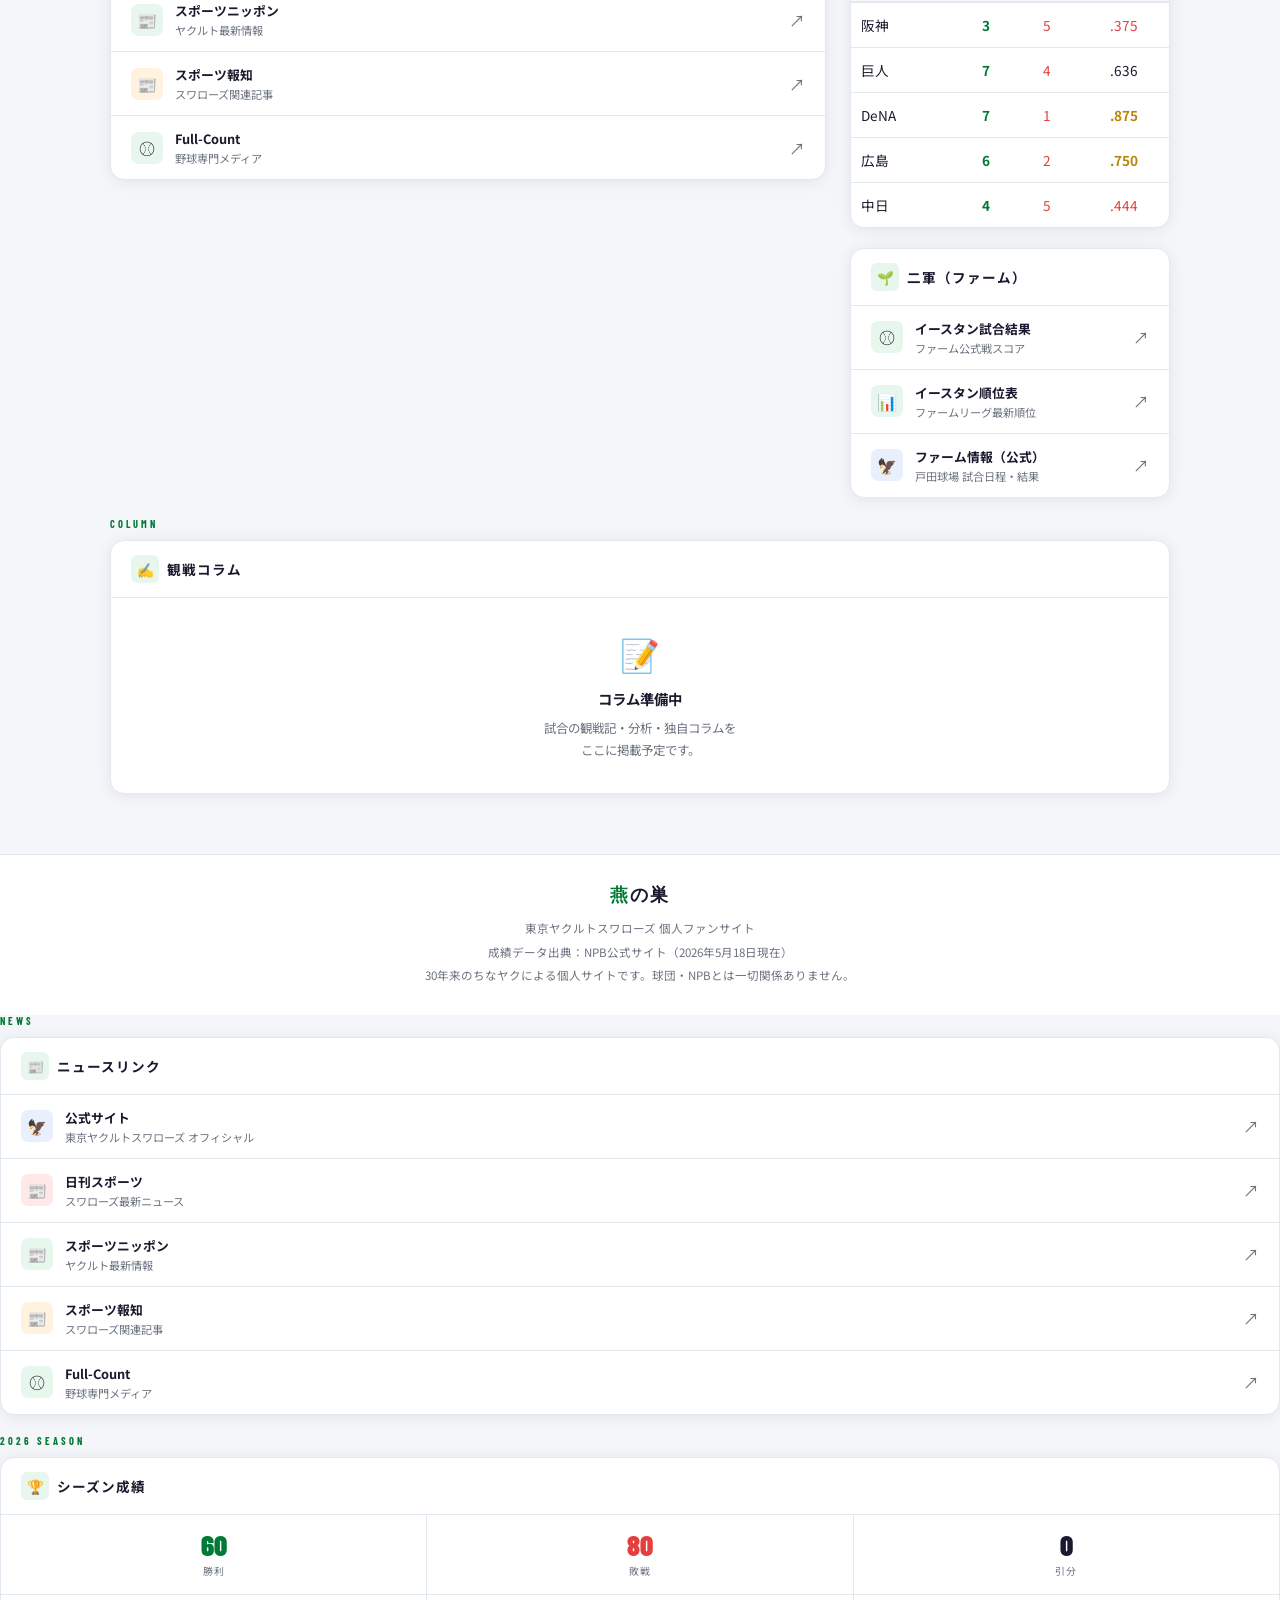
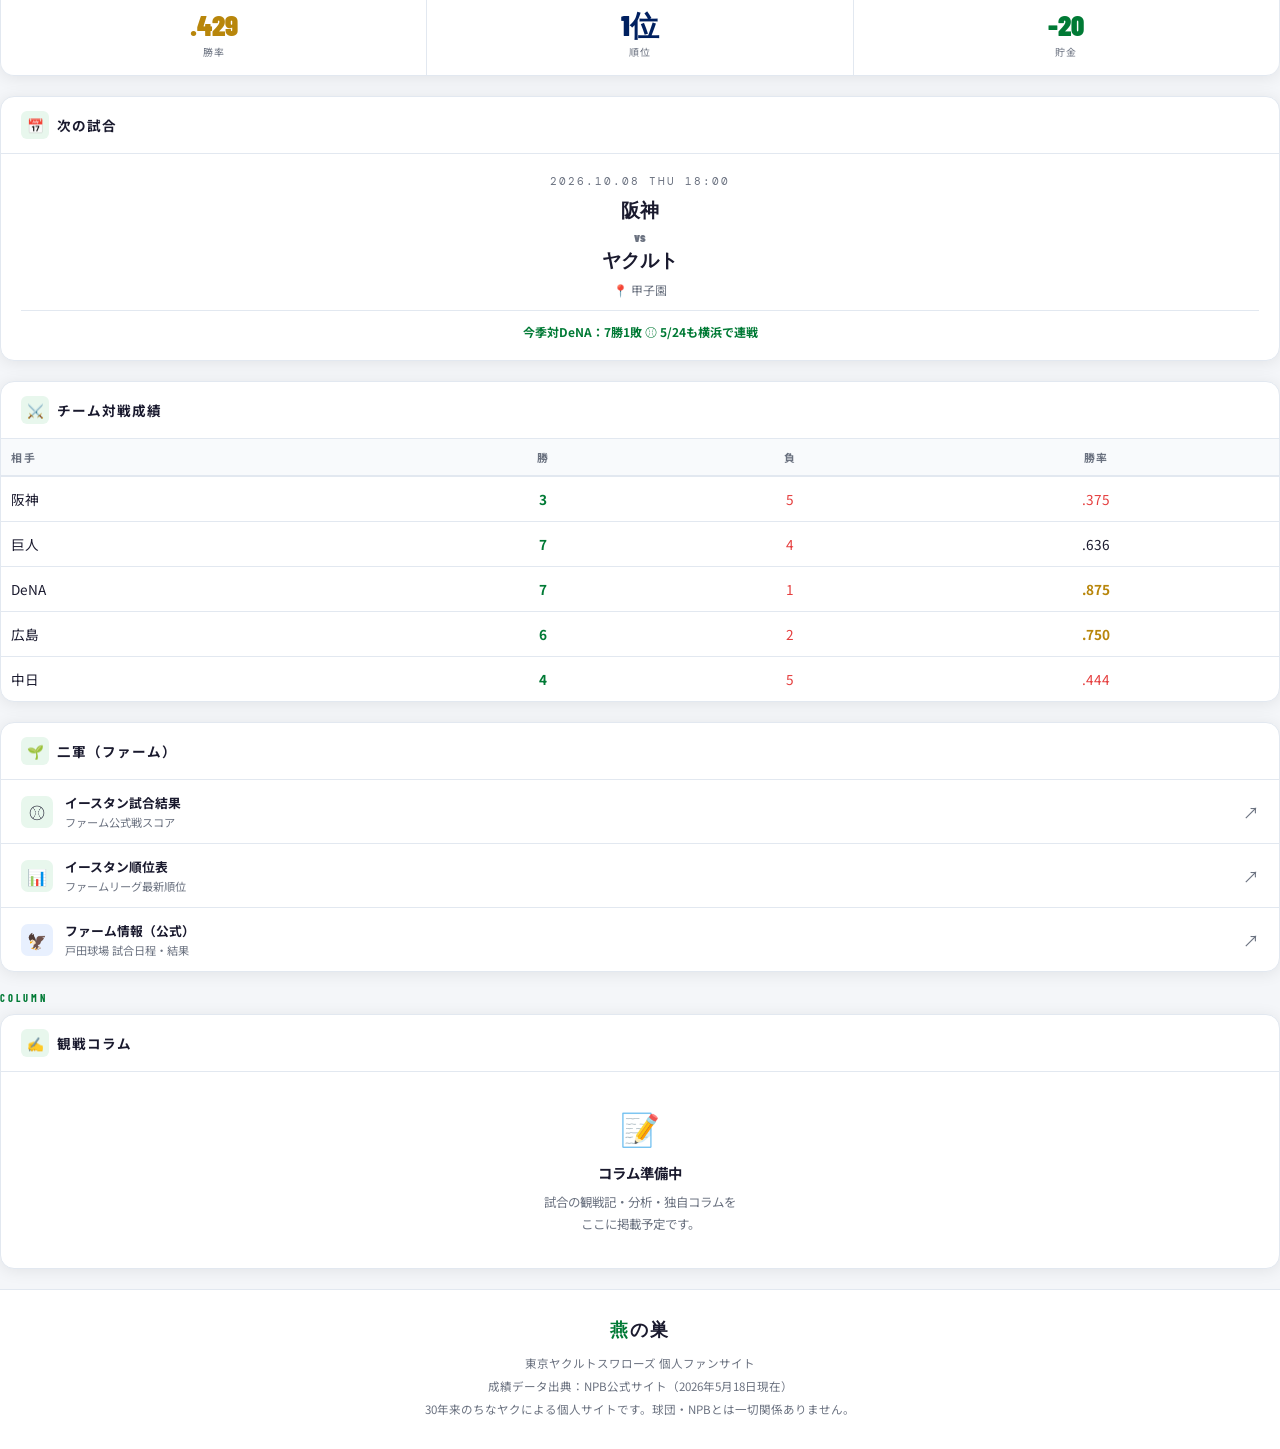
==== commit d9c77cef: "🐦 データ自動更新: 2026/10/08" ====
--- a/index.html
+++ b/index.html
@@ -482,7 +482,7 @@
           <div style="overflow-x:auto;">
             <table class="tbl" style="min-width:360px;">
               <thead><tr><th class="l" colspan="2">チーム</th><th>試合</th><th>勝</th><th>負</th><th>勝率</th><th>差</th></tr></thead>
-              <tbody><tr><td><span class="rk rk1">1</span></td><td class="l">阪神</td><td>141</td><td class="win">78</td><td class="lose">61</td><td>.561</td><td>--</td></tr><tr><td><span class="rk rk2">2</span></td><td class="l">巨人</td><td>143</td><td class="win">76</td><td class="lose">64</td><td>.543</td><td>2.5</td></tr><tr><td><span class="rk rk3">3</span></td><td class="l">DeNA</td><td>143</td><td class="win">71</td><td class="lose">69</td><td>.507</td><td>7.5</td></tr><tr><td><span class="rk rk4">4</span></td><td class="l">広島</td><td>142</td><td class="win">61</td><td class="lose">77</td><td>.442</td><td>16.5</td></tr><tr class="ys"><td><span class="rk rk5">5</span></td><td class="l">ヤクルト</td><td>142</td><td class="win">60</td><td class="lose">80</td><td>.429</td><td>18.5</td></tr><tr><td><span class="rk rk6">6</span></td><td class="l">中日</td><td>143</td><td class="win">60</td><td class="lose">81</td><td>.426</td><td>19.0</td></tr></tbody>
+              <tbody><tr><td><span class="rk rk1">1</span></td><td class="l">阪神</td><td>142</td><td class="win">79</td><td class="lose">61</td><td>.564</td><td>--</td></tr><tr><td><span class="rk rk2">2</span></td><td class="l">巨人</td><td>143</td><td class="win">76</td><td class="lose">64</td><td>.543</td><td>3.0</td></tr><tr><td><span class="rk rk3">3</span></td><td class="l">DeNA</td><td>143</td><td class="win">71</td><td class="lose">69</td><td>.507</td><td>8.0</td></tr><tr><td><span class="rk rk4">4</span></td><td class="l">広島</td><td>143</td><td class="win">61</td><td class="lose">78</td><td>.439</td><td>17.5</td></tr><tr class="ys"><td><span class="rk rk5">5</span></td><td class="l">ヤクルト</td><td>142</td><td class="win">60</td><td class="lose">80</td><td>.429</td><td>19.0</td></tr><tr><td><span class="rk rk6">6</span></td><td class="l">中日</td><td>143</td><td class="win">60</td><td class="lose">81</td><td>.426</td><td>19.5</td></tr></tbody>
             </table>
           </div>
         </div>
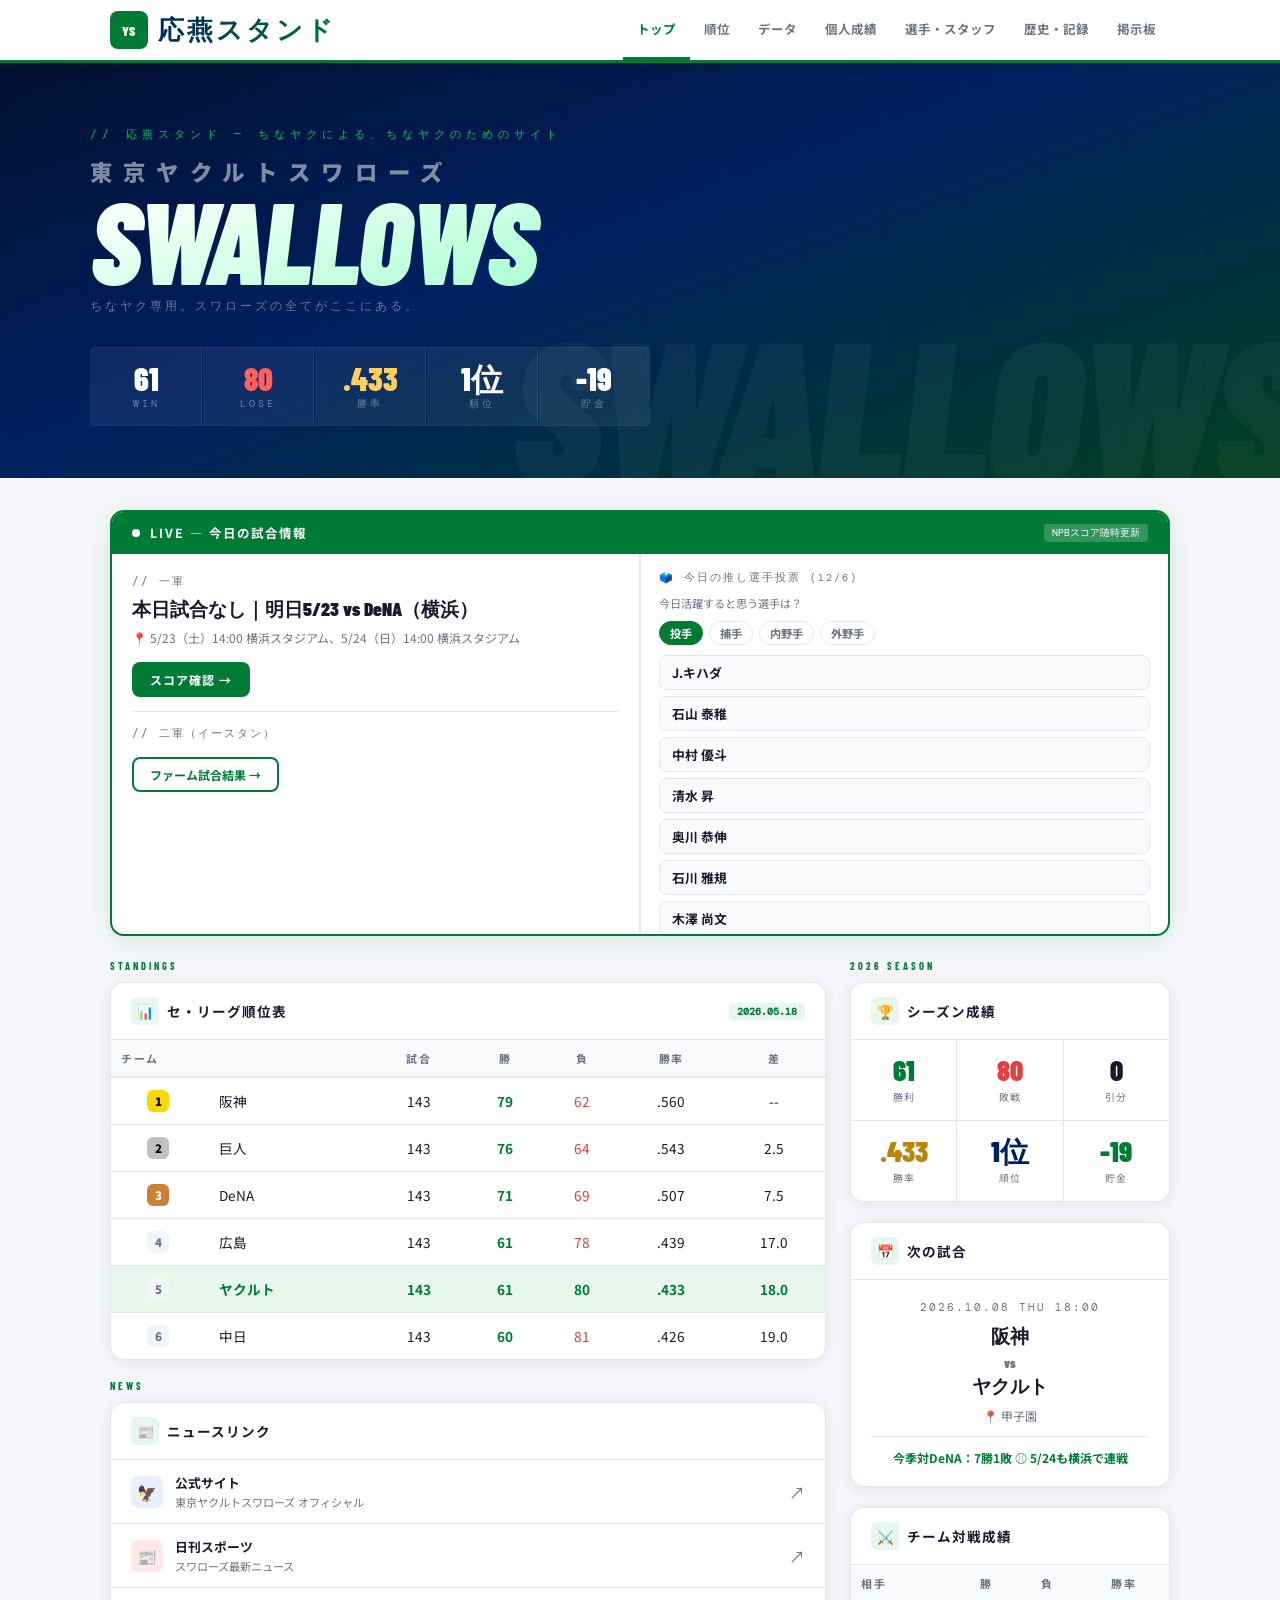
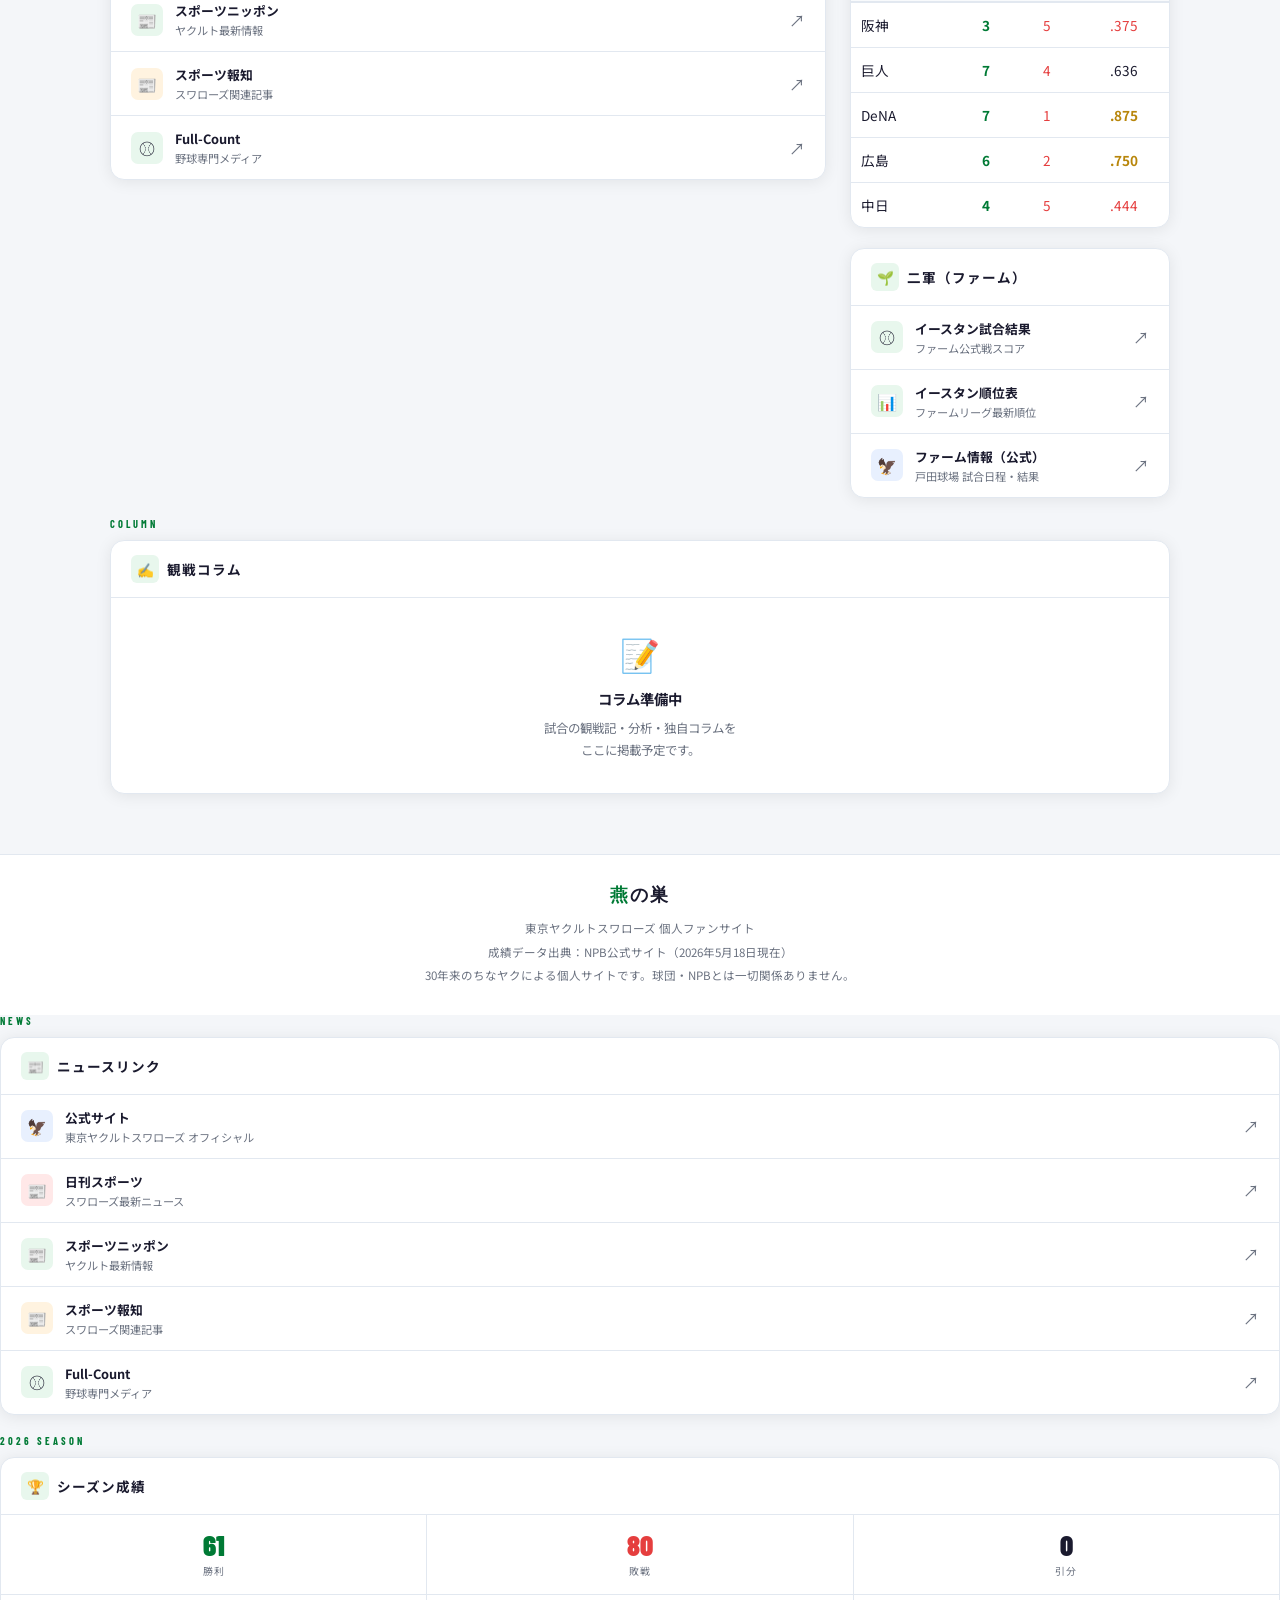
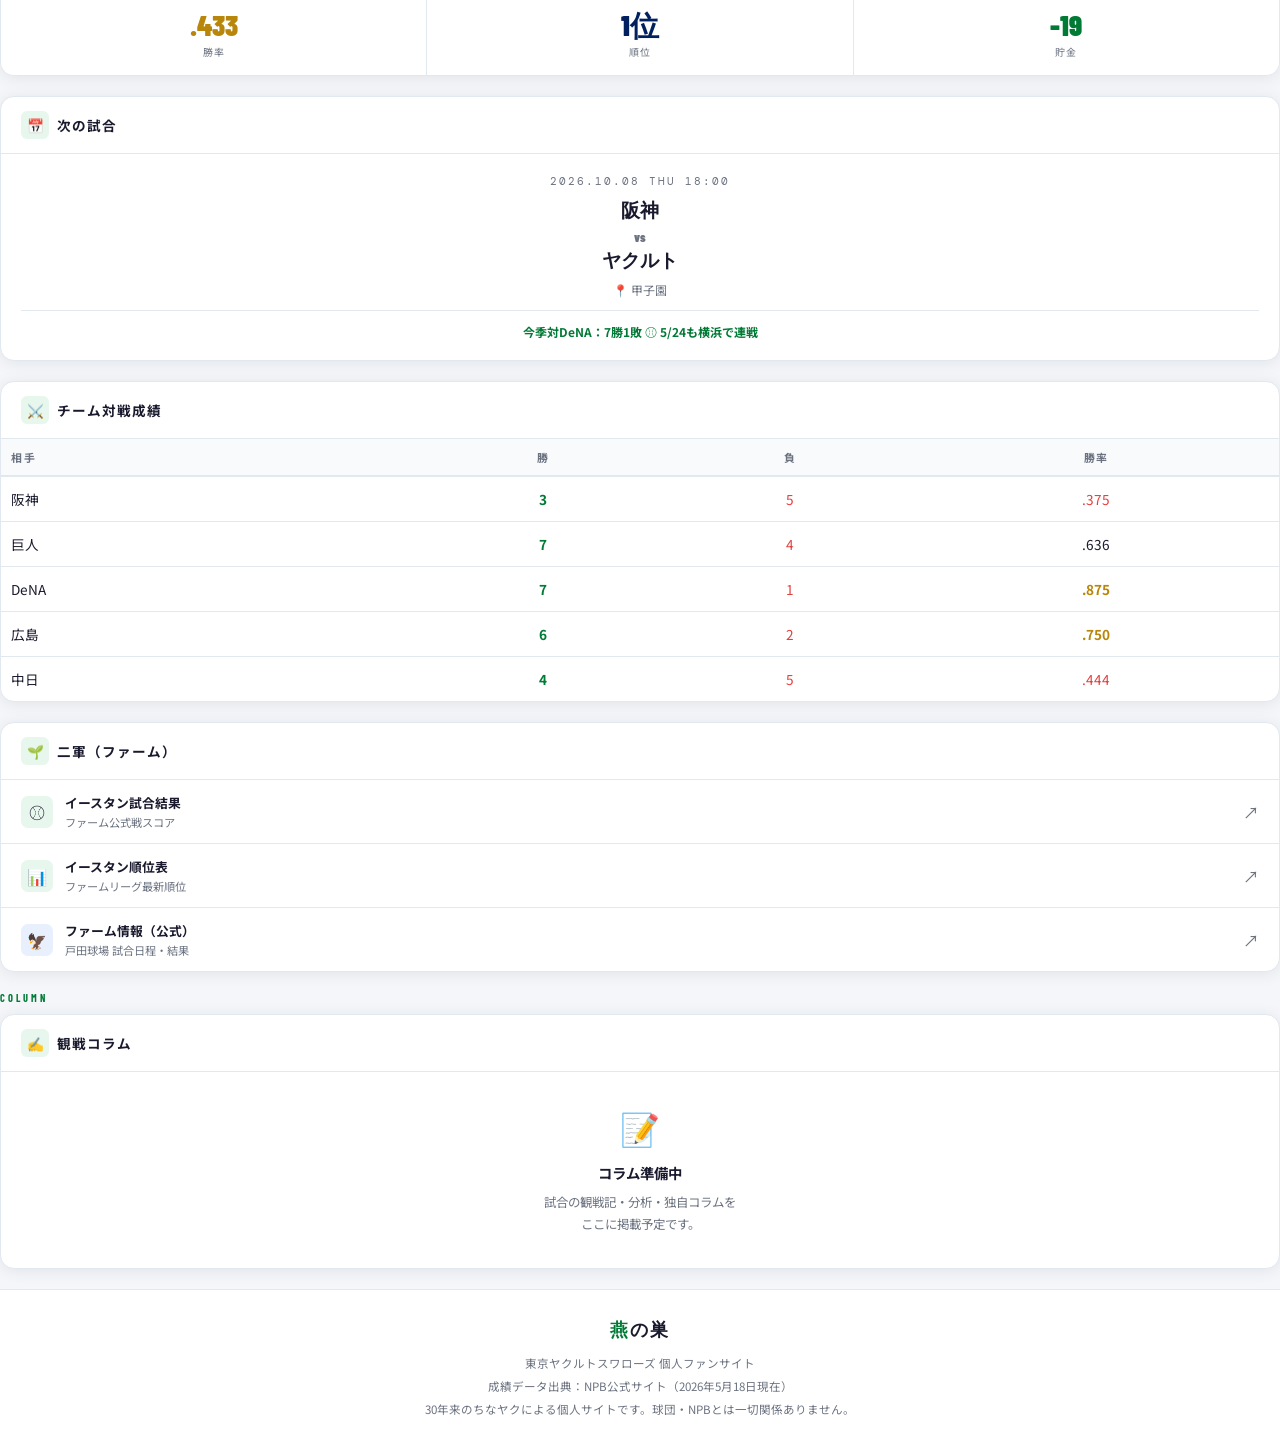
==== commit 2298f1f7: "🐦 データ自動更新: 2026/10/09" ====
--- a/index.html
+++ b/index.html
@@ -435,11 +435,11 @@
       </h1>
       <p class="hero-sub">ちなヤク専用。スワローズの全てがここにある。</p>
       <div class="hero-kpi">
-        <div class="kpi-card"><span class="kpi-num">60</span><div class="kpi-label">WIN</div></div>
+        <div class="kpi-card"><span class="kpi-num">61</span><div class="kpi-label">WIN</div></div>
         <div class="kpi-card"><span class="kpi-num red">80</span><div class="kpi-label">LOSE</div></div>
-        <div class="kpi-card"><span class="kpi-num gold">.429</span><div class="kpi-label">勝率</div></div>
+        <div class="kpi-card"><span class="kpi-num gold">.433</span><div class="kpi-label">勝率</div></div>
         <div class="kpi-card"><span class="kpi-num">1位</span><div class="kpi-label">順位</div></div>
-        <div class="kpi-card"><span class="kpi-num">-20</span>
+        <div class="kpi-card"><span class="kpi-num">-19</span>
         <div class="kpi-label">貯金</div></div>
       </div>
 
@@ -482,7 +482,7 @@
           <div style="overflow-x:auto;">
             <table class="tbl" style="min-width:360px;">
               <thead><tr><th class="l" colspan="2">チーム</th><th>試合</th><th>勝</th><th>負</th><th>勝率</th><th>差</th></tr></thead>
-              <tbody><tr><td><span class="rk rk1">1</span></td><td class="l">阪神</td><td>142</td><td class="win">79</td><td class="lose">61</td><td>.564</td><td>--</td></tr><tr><td><span class="rk rk2">2</span></td><td class="l">巨人</td><td>143</td><td class="win">76</td><td class="lose">64</td><td>.543</td><td>3.0</td></tr><tr><td><span class="rk rk3">3</span></td><td class="l">DeNA</td><td>143</td><td class="win">71</td><td class="lose">69</td><td>.507</td><td>8.0</td></tr><tr><td><span class="rk rk4">4</span></td><td class="l">広島</td><td>143</td><td class="win">61</td><td class="lose">78</td><td>.439</td><td>17.5</td></tr><tr class="ys"><td><span class="rk rk5">5</span></td><td class="l">ヤクルト</td><td>142</td><td class="win">60</td><td class="lose">80</td><td>.429</td><td>19.0</td></tr><tr><td><span class="rk rk6">6</span></td><td class="l">中日</td><td>143</td><td class="win">60</td><td class="lose">81</td><td>.426</td><td>19.5</td></tr></tbody>
+              <tbody><tr><td><span class="rk rk1">1</span></td><td class="l">阪神</td><td>143</td><td class="win">79</td><td class="lose">62</td><td>.560</td><td>--</td></tr><tr><td><span class="rk rk2">2</span></td><td class="l">巨人</td><td>143</td><td class="win">76</td><td class="lose">64</td><td>.543</td><td>2.5</td></tr><tr><td><span class="rk rk3">3</span></td><td class="l">DeNA</td><td>143</td><td class="win">71</td><td class="lose">69</td><td>.507</td><td>7.5</td></tr><tr><td><span class="rk rk4">4</span></td><td class="l">広島</td><td>143</td><td class="win">61</td><td class="lose">78</td><td>.439</td><td>17.0</td></tr><tr class="ys"><td><span class="rk rk5">5</span></td><td class="l">ヤクルト</td><td>143</td><td class="win">61</td><td class="lose">80</td><td>.433</td><td>18.0</td></tr><tr><td><span class="rk rk6">6</span></td><td class="l">中日</td><td>143</td><td class="win">60</td><td class="lose">81</td><td>.426</td><td>19.0</td></tr></tbody>
             </table>
           </div>
         </div>
@@ -503,12 +503,12 @@
         <div class="card">
           <div class="card-head"><div class="card-head-icon">🏆</div><h2>シーズン成績</h2></div>
           <div class="rec-grid">
-            <div class="rec-cell"><span class="rec-num g">60</span><div class="rec-lbl">勝利</div></div>
+            <div class="rec-cell"><span class="rec-num g">61</span><div class="rec-lbl">勝利</div></div>
             <div class="rec-cell"><span class="rec-num r">80</span><div class="rec-lbl">敗戦</div></div>
             <div class="rec-cell"><span class="rec-num">0</span><div class="rec-lbl">引分</div></div>
-            <div class="rec-cell"><span class="rec-num gold">.429</span><div class="rec-lbl">勝率</div></div>
+            <div class="rec-cell"><span class="rec-num gold">.433</span><div class="rec-lbl">勝率</div></div>
             <div class="rec-cell"><span class="rec-num b">1位</span><div class="rec-lbl">順位</div></div>
-            <div class="rec-cell"><span class="rec-num g">-20</span><div class="rec-lbl">貯金</div></div>
+            <div class="rec-cell"><span class="rec-num g">-19</span><div class="rec-lbl">貯金</div></div>
           </div>
         </div>
 
@@ -1140,12 +1140,12 @@
         <div class="card">
           <div class="card-head"><div class="card-head-icon">🏆</div><h2>シーズン成績</h2></div>
           <div class="rec-grid">
-            <div class="rec-cell"><span class="rec-num g">60</span><div class="rec-lbl">勝利</div></div>
+            <div class="rec-cell"><span class="rec-num g">61</span><div class="rec-lbl">勝利</div></div>
             <div class="rec-cell"><span class="rec-num r">80</span><div class="rec-lbl">敗戦</div></div>
             <div class="rec-cell"><span class="rec-num">0</span><div class="rec-lbl">引分</div></div>
-            <div class="rec-cell"><span class="rec-num gold">.429</span><div class="rec-lbl">勝率</div></div>
+            <div class="rec-cell"><span class="rec-num gold">.433</span><div class="rec-lbl">勝率</div></div>
             <div class="rec-cell"><span class="rec-num b">1位</span><div class="rec-lbl">順位</div></div>
-            <div class="rec-cell"><span class="rec-num g">-20</span><div class="rec-lbl">貯金</div></div>
+            <div class="rec-cell"><span class="rec-num g">-19</span><div class="rec-lbl">貯金</div></div>
           </div>
         </div>
 
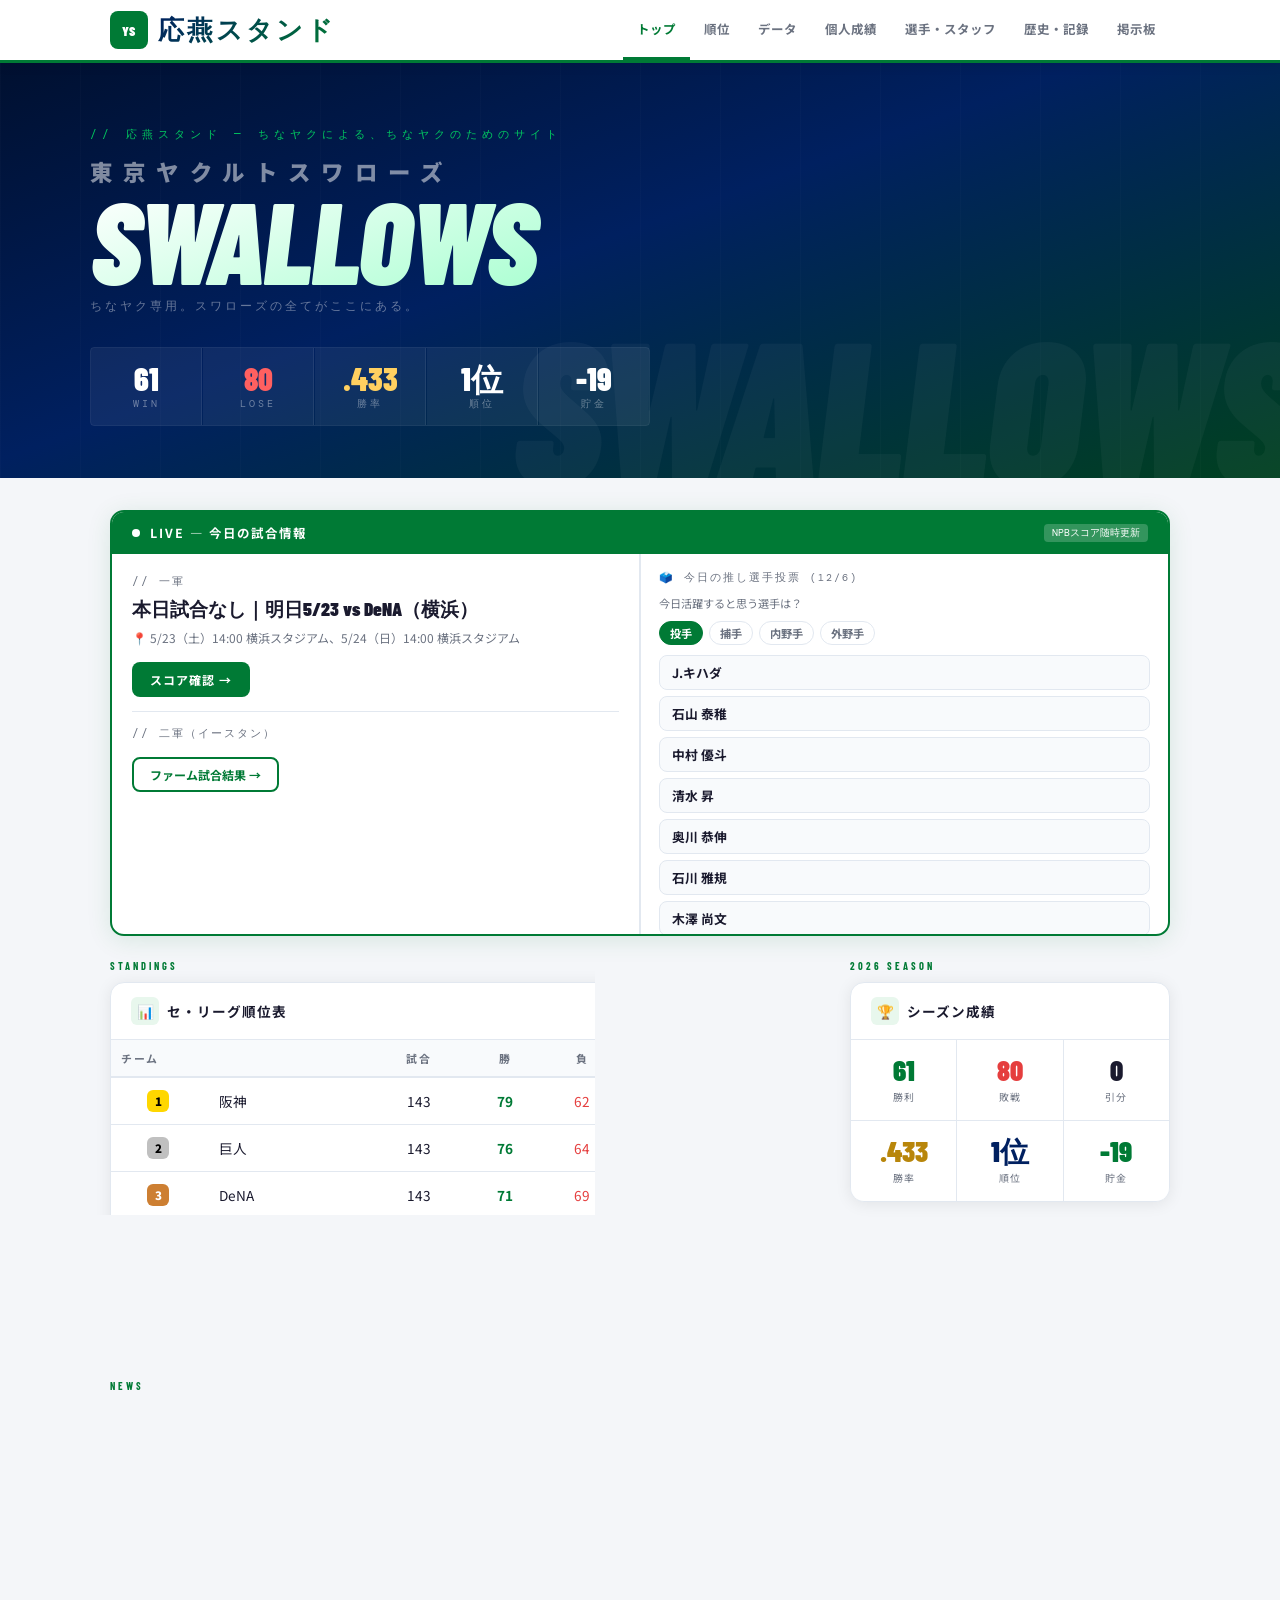
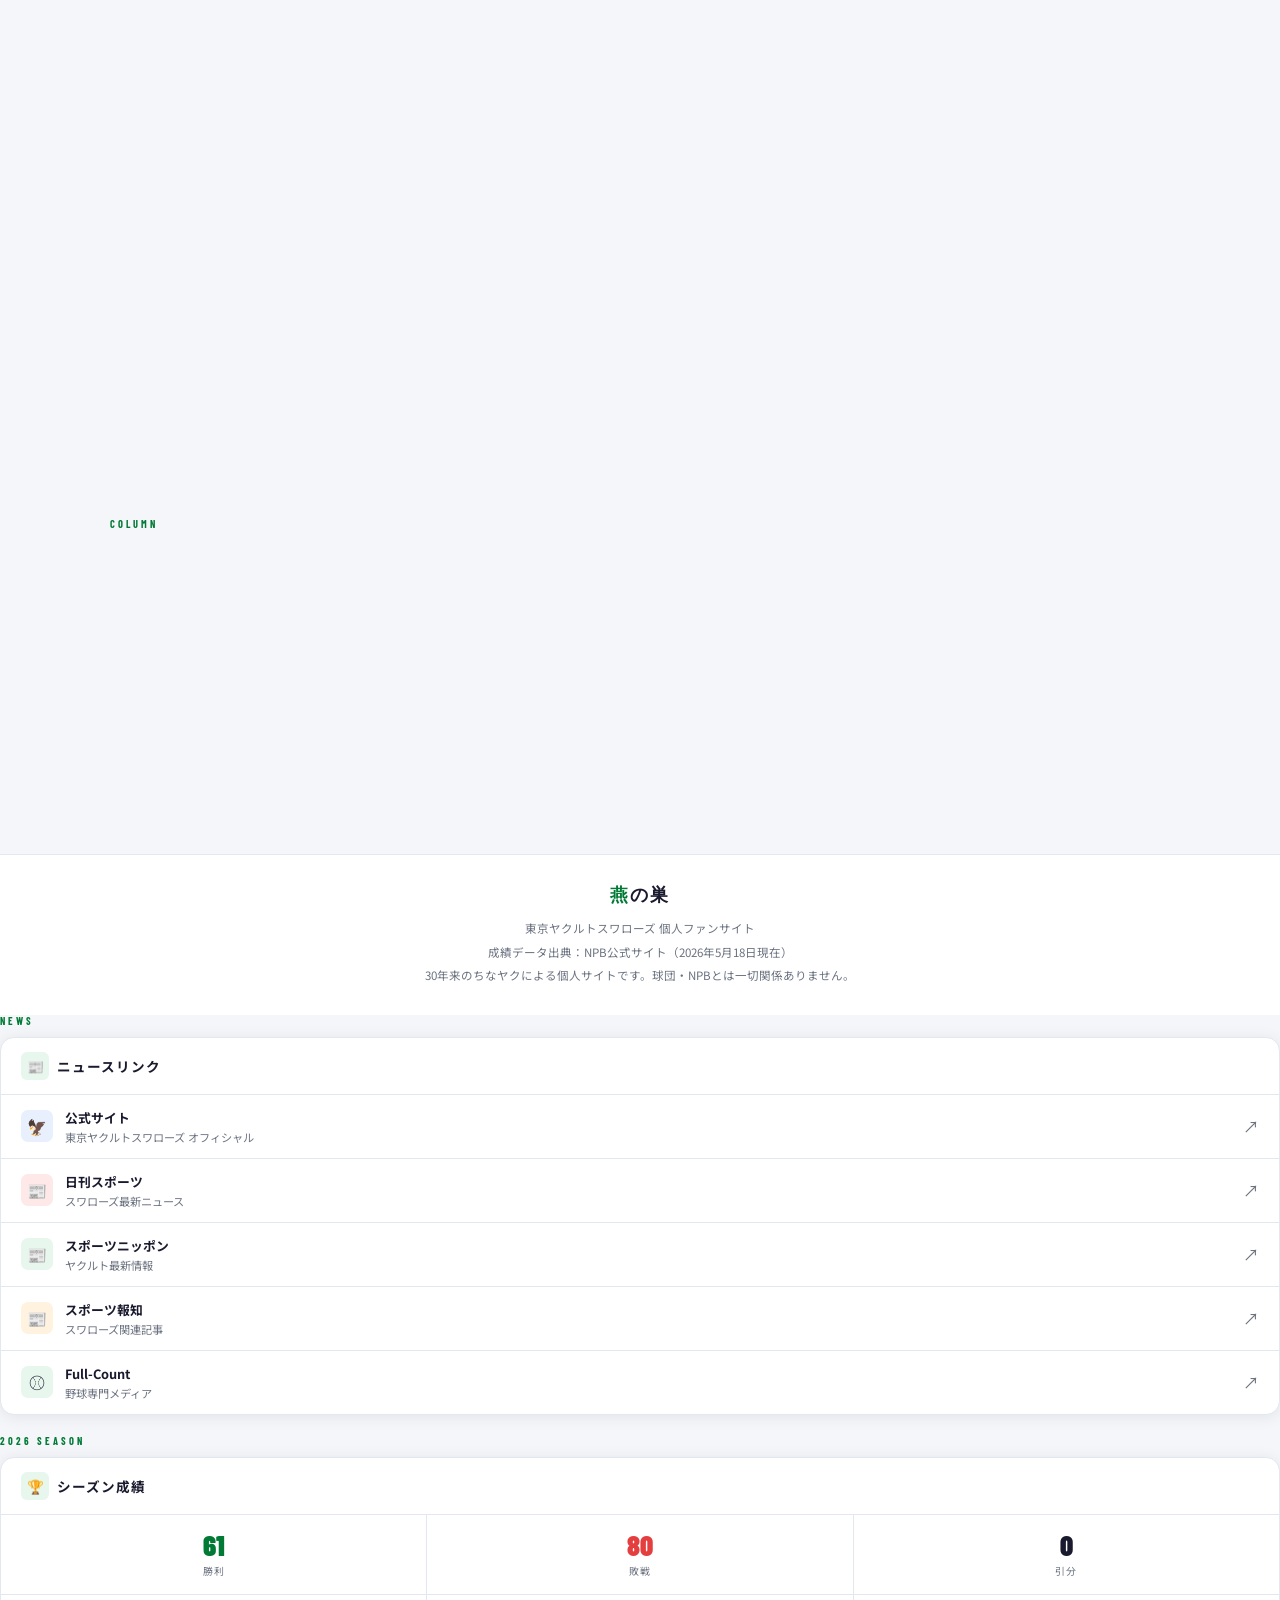
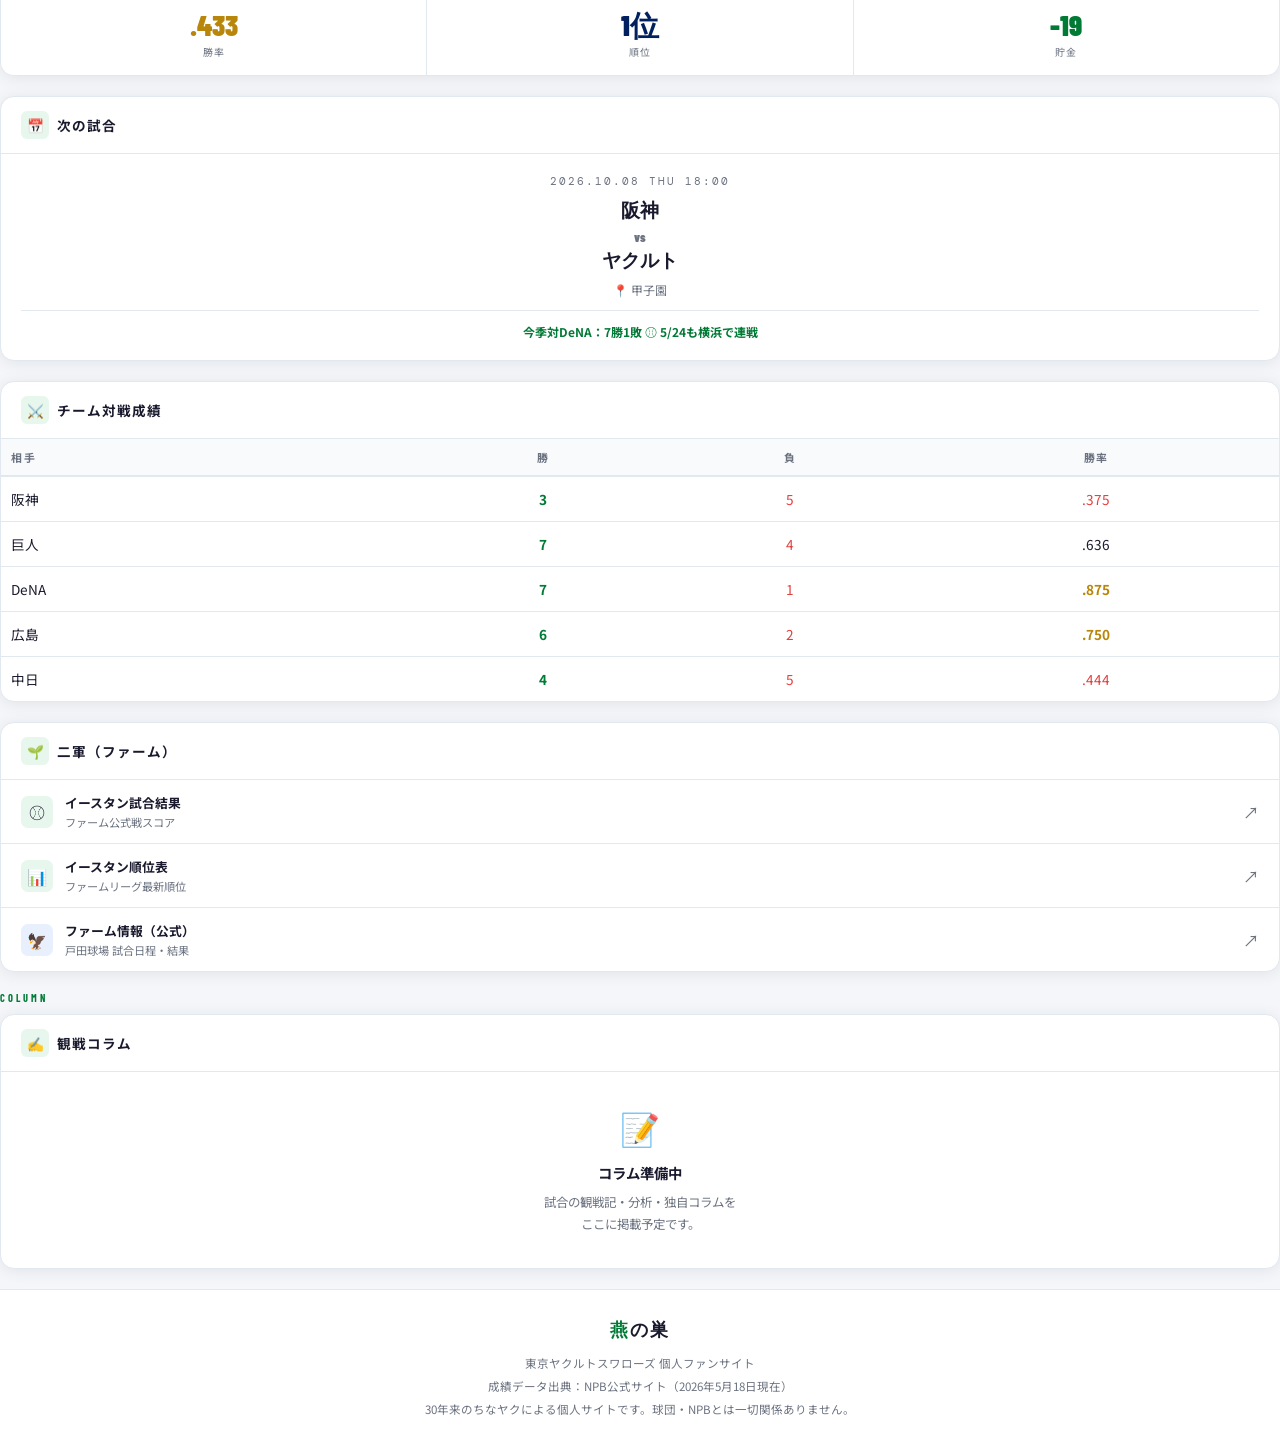
==== commit f35cac17: "🐦 データ自動更新: 2026/10/11" ====
--- a/index.html
+++ b/index.html
@@ -643,10 +643,10 @@
           <div style="overflow-x:auto;padding:4px;">
             <table class="tbl" style="min-width:360px;">
               <tbody>
-                <tr><td class="l" style="color:var(--muted);font-size:0.75rem;">チーム打率</td><td class="hi">0.237</td><td class="l" style="color:var(--muted);font-size:0.75rem;">得点</td><td class="win">154</td></tr>
+                <tr><td class="l" style="color:var(--muted);font-size:0.75rem;">チーム打率</td><td class="hi">0.236</td><td class="l" style="color:var(--muted);font-size:0.75rem;">得点</td><td class="win">154</td></tr>
                 <tr><td class="l" style="color:var(--muted);font-size:0.75rem;">本塁打</td><td><strong>30</strong></td><td class="l" style="color:var(--muted);font-size:0.75rem;">盗塁</td><td><strong>33</strong></td></tr>
                 <tr><td class="l" style="color:var(--muted);font-size:0.75rem;">出塁率</td><td>0.297</td><td class="l" style="color:var(--muted);font-size:0.75rem;">長打率</td><td>0.334</td></tr>
-                <tr><td class="l" style="color:var(--muted);font-size:0.75rem;">OPS</td><td class="hi">0.632</td><td class="l" style="color:var(--muted);font-size:0.75rem;">安打</td><td>341</td></tr>
+                <tr><td class="l" style="color:var(--muted);font-size:0.75rem;">OPS</td><td class="hi">0.630</td><td class="l" style="color:var(--muted);font-size:0.75rem;">安打</td><td>341</td></tr>
                 <tr><td class="l" style="color:var(--muted);font-size:0.75rem;">打点</td><td>143</td><td class="l" style="color:var(--muted);font-size:0.75rem;">失策</td><td class="lose">19</td></tr>
               </tbody>
             </table>
@@ -659,7 +659,7 @@
           <div style="overflow-x:auto;padding:4px;">
             <table class="tbl" style="min-width:360px;">
               <tbody>
-                <tr><td class="l" style="color:var(--muted);font-size:0.75rem;">チーム防御率</td><td class="hi">3.69</td><td class="l" style="color:var(--muted);font-size:0.75rem;">WHIP</td><td>—</td></tr>
+                <tr><td class="l" style="color:var(--muted);font-size:0.75rem;">チーム防御率</td><td class="hi">3.68</td><td class="l" style="color:var(--muted);font-size:0.75rem;">WHIP</td><td>—</td></tr>
                 <tr><td class="l" style="color:var(--muted);font-size:0.75rem;">奪三振</td><td><strong>—</strong></td><td class="l" style="color:var(--muted);font-size:0.75rem;">与四球</td><td>115</td></tr>
                 <tr><td class="l" style="color:var(--muted);font-size:0.75rem;">K/BB</td><td>2.83</td><td class="l" style="color:var(--muted);font-size:0.75rem;">被本塁打</td><td class="lose">35</td></tr>
                 <tr><td class="l" style="color:var(--muted);font-size:0.75rem;">セーブ</td><td>14</td><td class="l" style="color:var(--muted);font-size:0.75rem;">ホールド</td><td>30</td></tr>
@@ -1280,10 +1280,10 @@
           <div style="overflow-x:auto;padding:4px;">
             <table class="tbl" style="min-width:360px;">
               <tbody>
-                <tr><td class="l" style="color:var(--muted);font-size:0.75rem;">チーム打率</td><td class="hi">0.237</td><td class="l" style="color:var(--muted);font-size:0.75rem;">得点</td><td class="win">154</td></tr>
+                <tr><td class="l" style="color:var(--muted);font-size:0.75rem;">チーム打率</td><td class="hi">0.236</td><td class="l" style="color:var(--muted);font-size:0.75rem;">得点</td><td class="win">154</td></tr>
                 <tr><td class="l" style="color:var(--muted);font-size:0.75rem;">本塁打</td><td><strong>30</strong></td><td class="l" style="color:var(--muted);font-size:0.75rem;">盗塁</td><td><strong>33</strong></td></tr>
                 <tr><td class="l" style="color:var(--muted);font-size:0.75rem;">出塁率</td><td>0.297</td><td class="l" style="color:var(--muted);font-size:0.75rem;">長打率</td><td>0.334</td></tr>
-                <tr><td class="l" style="color:var(--muted);font-size:0.75rem;">OPS</td><td class="hi">0.632</td><td class="l" style="color:var(--muted);font-size:0.75rem;">安打</td><td>341</td></tr>
+                <tr><td class="l" style="color:var(--muted);font-size:0.75rem;">OPS</td><td class="hi">0.630</td><td class="l" style="color:var(--muted);font-size:0.75rem;">安打</td><td>341</td></tr>
                 <tr><td class="l" style="color:var(--muted);font-size:0.75rem;">打点</td><td>143</td><td class="l" style="color:var(--muted);font-size:0.75rem;">失策</td><td class="lose">19</td></tr>
               </tbody>
             </table>
@@ -1296,7 +1296,7 @@
           <div style="overflow-x:auto;padding:4px;">
             <table class="tbl" style="min-width:360px;">
               <tbody>
-                <tr><td class="l" style="color:var(--muted);font-size:0.75rem;">チーム防御率</td><td class="hi">3.69</td><td class="l" style="color:var(--muted);font-size:0.75rem;">WHIP</td><td>—</td></tr>
+                <tr><td class="l" style="color:var(--muted);font-size:0.75rem;">チーム防御率</td><td class="hi">3.68</td><td class="l" style="color:var(--muted);font-size:0.75rem;">WHIP</td><td>—</td></tr>
                 <tr><td class="l" style="color:var(--muted);font-size:0.75rem;">奪三振</td><td><strong>—</strong></td><td class="l" style="color:var(--muted);font-size:0.75rem;">与四球</td><td>115</td></tr>
                 <tr><td class="l" style="color:var(--muted);font-size:0.75rem;">K/BB</td><td>2.83</td><td class="l" style="color:var(--muted);font-size:0.75rem;">被本塁打</td><td class="lose">35</td></tr>
                 <tr><td class="l" style="color:var(--muted);font-size:0.75rem;">セーブ</td><td>14</td><td class="l" style="color:var(--muted);font-size:0.75rem;">ホールド</td><td>30</td></tr>
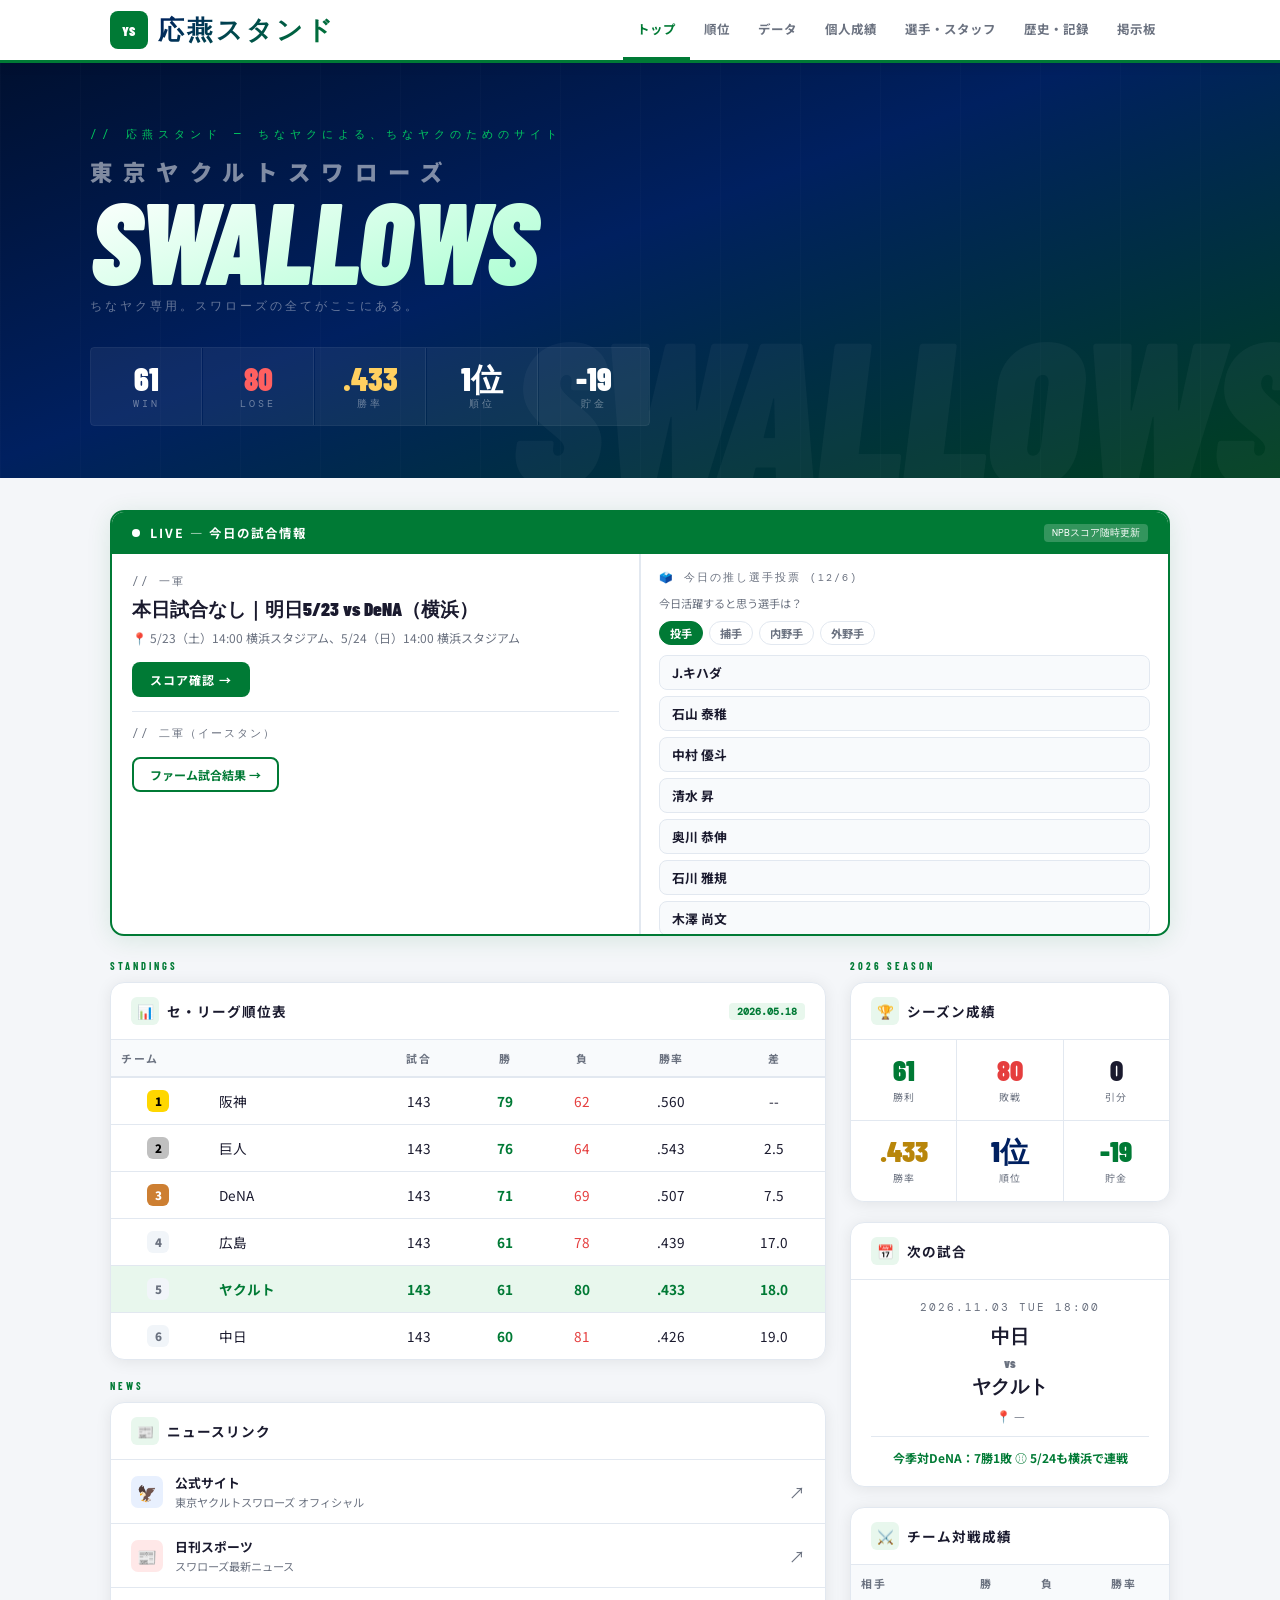
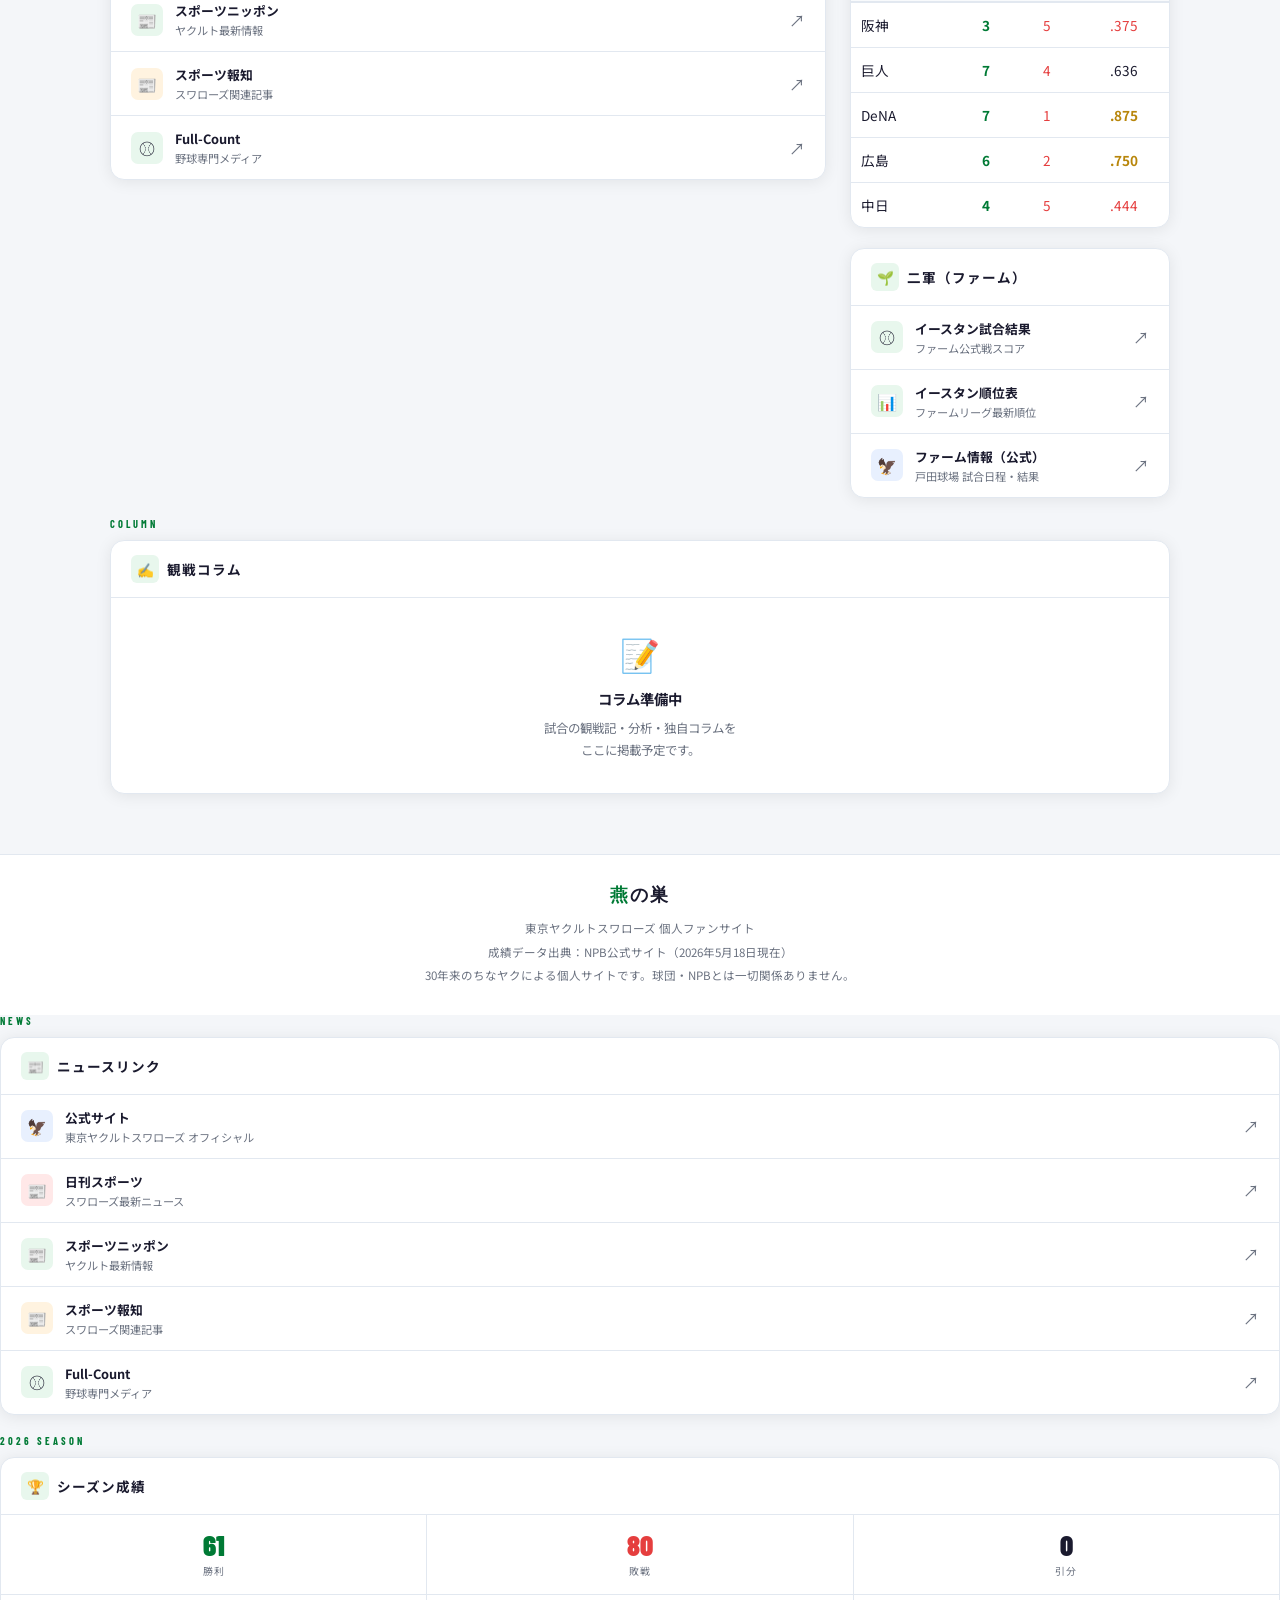
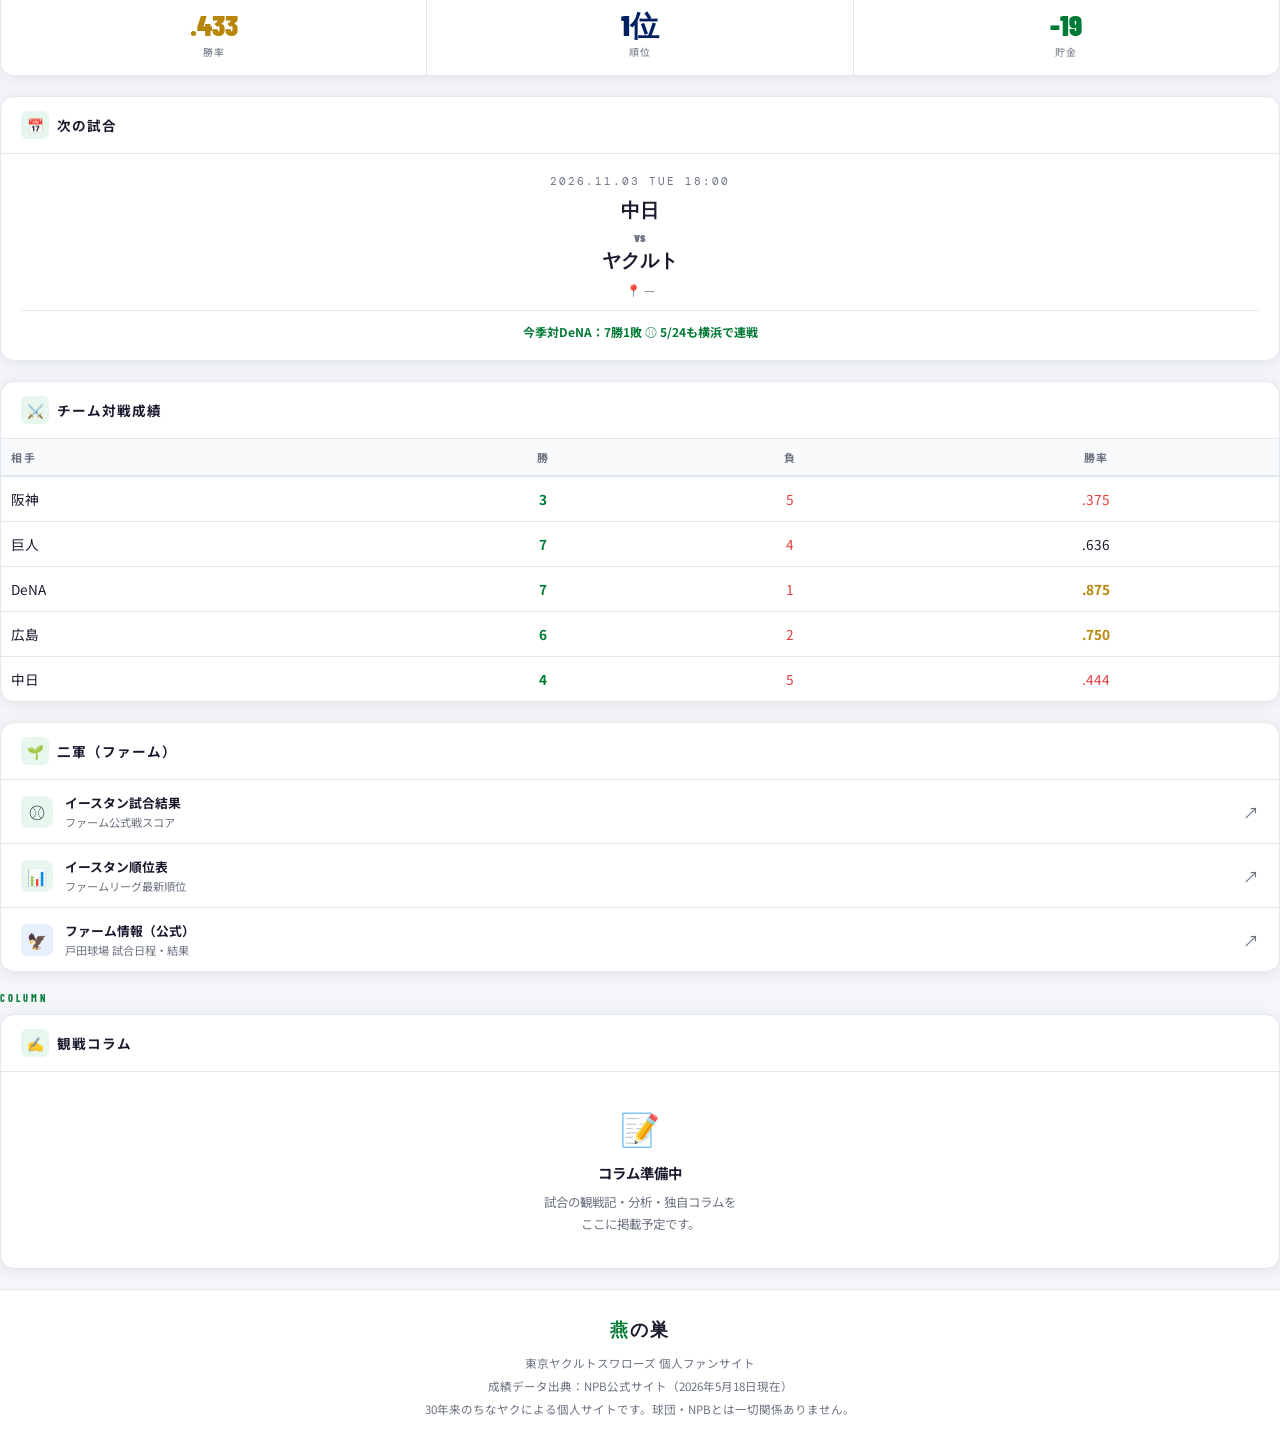
==== commit 08dfd631: "🐦 データ自動更新: 2026/11/03" ====
--- a/index.html
+++ b/index.html
@@ -515,9 +515,9 @@
         <div class="card">
           <div class="card-head"><div class="card-head-icon">📅</div><h2>次の試合</h2></div>
           <div class="next-box">
-            <div class="next-date">2026.10.08 THU 18:00</div>
-            <div class="next-vs">阪神<br><span style="font-size:0.8rem;color:var(--muted);">vs</span><br>ヤクルト</div>
-            <div class="next-venue">📍 甲子園</div>
+            <div class="next-date">2026.11.03 TUE 18:00</div>
+            <div class="next-vs">中日<br><span style="font-size:0.8rem;color:var(--muted);">vs</span><br>ヤクルト</div>
+            <div class="next-venue">📍 —</div>
             <div class="next-rec">今季対DeNA：7勝1敗 ⚾ 5/24も横浜で連戦</div>
           </div>
         </div>
@@ -1152,9 +1152,9 @@
         <div class="card">
           <div class="card-head"><div class="card-head-icon">📅</div><h2>次の試合</h2></div>
           <div class="next-box">
-            <div class="next-date">2026.10.08 THU 18:00</div>
-            <div class="next-vs">阪神<br><span style="font-size:0.8rem;color:var(--muted);">vs</span><br>ヤクルト</div>
-            <div class="next-venue">📍 甲子園</div>
+            <div class="next-date">2026.11.03 TUE 18:00</div>
+            <div class="next-vs">中日<br><span style="font-size:0.8rem;color:var(--muted);">vs</span><br>ヤクルト</div>
+            <div class="next-venue">📍 —</div>
             <div class="next-rec">今季対DeNA：7勝1敗 ⚾ 5/24も横浜で連戦</div>
           </div>
         </div>
